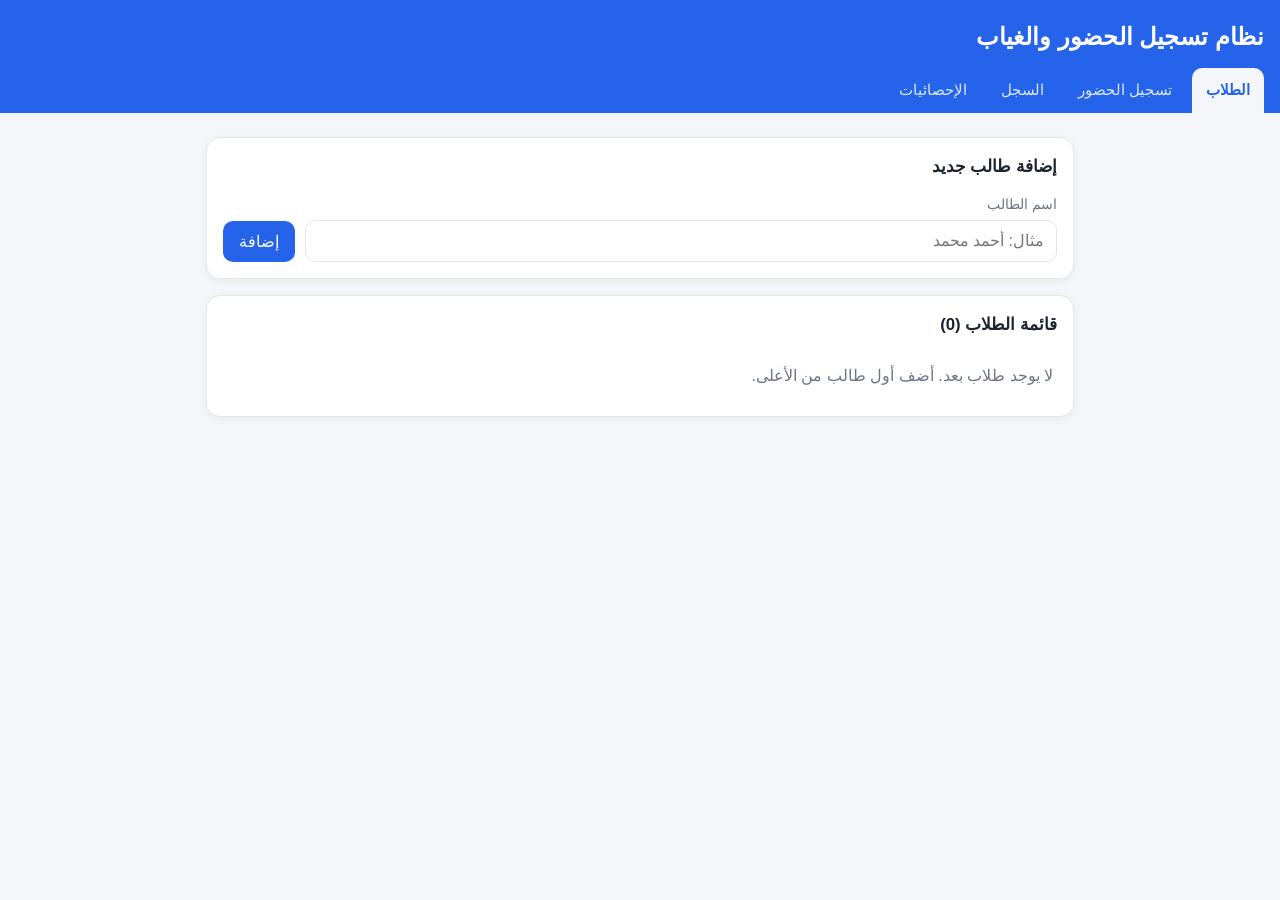
==== index.html @ e627fd58 "Add Arabic RTL attendance tracking web app - Student management page (add/remove, localStorage) - Da" ====
<!DOCTYPE html>
<html lang="ar" dir="rtl">
<head>
  <meta charset="UTF-8">
  <meta name="viewport" content="width=device-width, initial-scale=1">
  <title>الطلاب — نظام الحضور</title>
  <link rel="stylesheet" href="style.css">
</head>
<body>
<header>
    <h1>نظام تسجيل الحضور والغياب</h1>
    <nav>
      <a href="index.html">الطلاب</a>
      <a href="attendance.html">تسجيل الحضور</a>
      <a href="history.html">السجل</a>
      <a href="stats.html">الإحصائيات</a>
    </nav>
  </header>
  <main>
    <section class="card">
      <h2>إضافة طالب جديد</h2>
      <form id="add-form" class="row">
        <div style="flex:2 1 220px">
          <label for="name">اسم الطالب</label>
          <input id="name" type="text" placeholder="مثال: أحمد محمد" autocomplete="off">
        </div>
        <div style="flex:0 0 auto;align-self:flex-end">
          <button type="submit">إضافة</button>
        </div>
      </form>
    </section>

    <section class="card">
      <h2>قائمة الطلاب (<span id="count">0</span>)</h2>
      <ul id="students" class="list"></ul>
    </section>
  </main>

  <script src="app.js"></script>
  <script>
    const listEl = document.getElementById('students');
    const countEl = document.getElementById('count');

    function render() {
      const students = DB.students();
      countEl.textContent = students.length;
      if (!students.length) {
        listEl.innerHTML = '<li class="empty">لا يوجد طلاب بعد. أضف أول طالب من الأعلى.</li>';
        return;
      }
      listEl.innerHTML = '';
      students.forEach(s => {
        const li = document.createElement('li');
        const name = document.createElement('span');
        name.className = 'name';
        name.textContent = s.name;
        const btn = document.createElement('button');
        btn.className = 'danger small';
        btn.textContent = 'حذف';
        btn.onclick = () => {
          if (confirm('حذف الطالب "' + s.name + '" وكل سجلات حضوره؟')) {
            DB.removeStudent(s.id);
            render();
            toast('تم حذف الطالب');
          }
        };
        li.append(name, btn);
        listEl.appendChild(li);
      });
    }

    document.getElementById('add-form').addEventListener('submit', e => {
      e.preventDefault();
      const input = document.getElementById('name');
      const res = DB.addStudent(input.value);
      toast(res.msg);
      if (res.ok) { input.value = ''; render(); }
      input.focus();
    });

    render();
  </script>
</body>
</html>
---- style.css ----
:root{
  --bg:#f4f6fa;
  --card:#ffffff;
  --text:#1b2430;
  --muted:#6b7688;
  --border:#e2e6ee;
  --primary:#2563eb;
  --primary-dark:#1d4ed8;
  --present:#16a34a;
  --absent:#dc2626;
  --shadow:0 2px 10px rgba(16,24,40,.06);
  --radius:14px;
}
*{box-sizing:border-box}
body{
  margin:0;
  font-family:"Segoe UI",Tahoma,"Noto Naskh Arabic",Arial,sans-serif;
  background:var(--bg);
  color:var(--text);
  line-height:1.6;
}
header{
  background:var(--primary);
  color:#fff;
  padding:18px 16px 0;
}
header h1{margin:0 0 12px;font-size:1.25rem}
nav{display:flex;gap:6px;flex-wrap:wrap}
nav a{
  color:#dbeafe;
  text-decoration:none;
  padding:10px 14px;
  border-radius:10px 10px 0 0;
  font-size:.95rem;
  white-space:nowrap;
}
nav a.active{background:var(--bg);color:var(--primary);font-weight:700}
main{padding:16px;max-width:900px;margin:0 auto}
.card{
  background:var(--card);
  border:1px solid var(--border);
  border-radius:var(--radius);
  box-shadow:var(--shadow);
  padding:16px;
  margin-bottom:16px;
}
.card h2{margin:0 0 12px;font-size:1.05rem}
label{display:block;font-size:.9rem;color:var(--muted);margin-bottom:4px}
input,select{
  width:100%;
  padding:11px 12px;
  border:1px solid var(--border);
  border-radius:10px;
  font-size:1rem;
  font-family:inherit;
  background:#fff;
  color:var(--text);
}
input:focus,select:focus{outline:2px solid #bfdbfe;border-color:var(--primary)}
.row{display:flex;gap:10px;flex-wrap:wrap}
.row>*{flex:1 1 180px}
button{
  font-family:inherit;
  font-size:1rem;
  padding:11px 16px;
  border:0;
  border-radius:10px;
  background:var(--primary);
  color:#fff;
  cursor:pointer;
}
button:hover{background:var(--primary-dark)}
button.ghost{background:#eef2ff;color:var(--primary)}
button.danger{background:#fee2e2;color:var(--absent)}
button.small{padding:6px 12px;font-size:.85rem}
.list{list-style:none;margin:0;padding:0}
.list li{
  display:flex;
  align-items:center;
  justify-content:space-between;
  gap:10px;
  padding:12px 4px;
  border-bottom:1px solid var(--border);
}
.list li:last-child{border-bottom:0}
.name{font-weight:600}
.toggle{display:flex;gap:6px}
.toggle button{
  background:#f1f3f7;
  color:var(--muted);
  padding:8px 14px;
  font-size:.9rem;
  border:1px solid var(--border);
}
.toggle button.on-present{background:var(--present);color:#fff;border-color:var(--present)}
.toggle button.on-absent{background:var(--absent);color:#fff;border-color:var(--absent)}
.badge{padding:3px 10px;border-radius:999px;font-size:.8rem;font-weight:600}
.badge.present{background:#dcfce7;color:#166534}
.badge.absent{background:#fee2e2;color:#991b1b}
.muted{color:var(--muted);font-size:.9rem}
.empty{text-align:center;color:var(--muted);padding:22px 0}
table{width:100%;border-collapse:collapse;font-size:.92rem}
th,td{padding:10px 8px;text-align:right;border-bottom:1px solid var(--border)}
th{color:var(--muted);font-weight:600;font-size:.85rem}
.bar{background:#eef2f7;border-radius:999px;height:8px;overflow:hidden;min-width:70px}
.bar span{display:block;height:100%;background:var(--primary)}
.stats{display:flex;gap:10px;flex-wrap:wrap;margin-bottom:12px}
.stat{
  flex:1 1 120px;
  background:#eef4ff;
  border-radius:12px;
  padding:12px;
  text-align:center;
}
.stat b{display:block;font-size:1.4rem;color:var(--primary)}
.stat small{color:var(--muted)}
.toast{
  position:fixed;bottom:16px;right:16px;left:16px;
  background:#111827;color:#fff;padding:12px 16px;border-radius:12px;
  text-align:center;opacity:0;transition:opacity .25s;pointer-events:none;
  max-width:420px;margin:0 auto;
}
.toast.show{opacity:.95}
.table-wrap{overflow-x:auto}
@media(min-width:600px){
  header h1{font-size:1.5rem}
  main{padding:24px 16px}
}
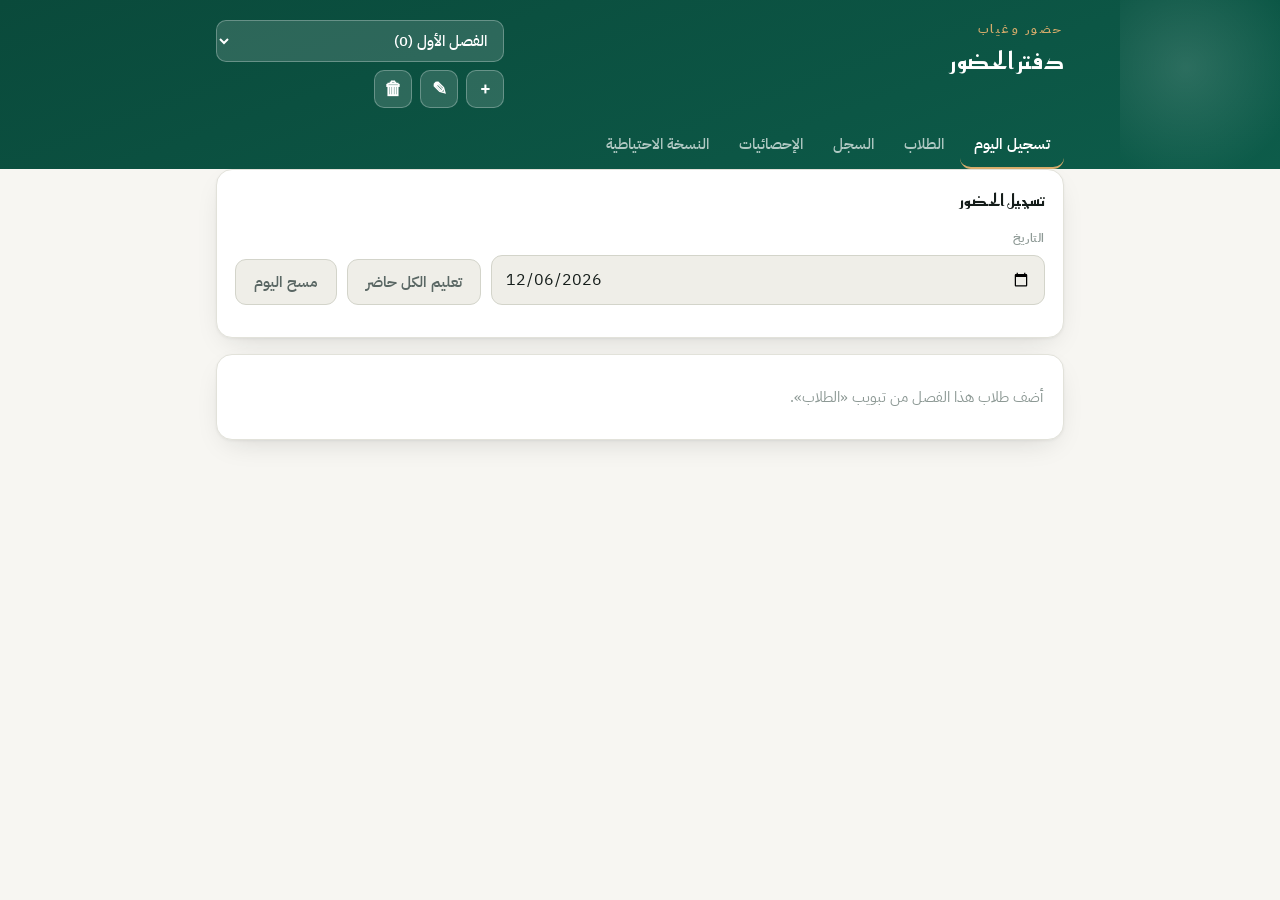
==== commit a80fa29f: "Rebuild attendance app as a single self-contained page - Multiple classes, each with isolated studen" ====
--- a/index.html
+++ b/index.html
@@ -1,84 +1,743 @@
 <!DOCTYPE html>
 <html lang="ar" dir="rtl">
 <head>
-  <meta charset="UTF-8">
-  <meta name="viewport" content="width=device-width, initial-scale=1">
-  <title>الطلاب — نظام الحضور</title>
-  <link rel="stylesheet" href="style.css">
+<meta charset="UTF-8">
+<meta name="viewport" content="width=device-width, initial-scale=1, viewport-fit=cover">
+<meta name="description" content="تطبيق عربي لتسجيل حضور وغياب الطلاب مع فصول متعددة وسجل وإحصائيات.">
+<meta name="theme-color" content="#0a4a3b">
+<meta name="apple-mobile-web-app-capable" content="yes">
+<meta name="apple-mobile-web-app-title" content="دفتر الحضور">
+<title>دفتر الحضور</title>
+<link rel="preconnect" href="https://fonts.googleapis.com">
+<link rel="preconnect" href="https://fonts.gstatic.com" crossorigin>
+<link rel="stylesheet" href="https://fonts.googleapis.com/css2?family=Reem+Kufi:wght@500;600;700&family=IBM+Plex+Sans+Arabic:wght@300;400;500;600;700&display=swap">
+<style>
+:root{
+  --ground:#f7f6f2;
+  --ground-2:#efeee8;
+  --surface:#ffffff;
+  --ink:#151d1a;
+  --ink-2:#5a6764;
+  --ink-3:#8d9995;
+  --line:#e2e2da;
+  --line-2:#d3d4ca;
+  --green:#0d5c4a;
+  --green-2:#0a4a3b;
+  --green-soft:#e0efe9;
+  --hero-a:#0a4a3b;
+  --hero-b:#0d5c4a;
+  --hero-accent:#d8ac6b;
+  --brass:#a9803f;
+  --brass-soft:#f3e9d8;
+  --present:#2f7d55;
+  --present-soft:#e0f0e6;
+  --absent:#b0413a;
+  --absent-soft:#f8e4e2;
+  --shadow-sm:0 1px 2px rgba(21,29,26,.06);
+  --shadow:0 1px 3px rgba(21,29,26,.05),0 10px 30px -12px rgba(21,29,26,.18);
+  --f-d:"Reem Kufi","IBM Plex Sans Arabic",Tahoma,sans-serif;
+  --f-b:"IBM Plex Sans Arabic",Tahoma,"Segoe UI",sans-serif;
+}
+@media (prefers-color-scheme:dark){:root:not([data-theme="light"]){
+  --ground:#0e1513;--ground-2:#141d1a;--surface:#18211e;
+  --ink:#eef2ef;--ink-2:#9fada8;--ink-3:#78857f;
+  --line:#26302d;--line-2:#33403c;
+  --green:#3fae91;--green-2:#5fc7ac;--green-soft:#12302a;--hero-a:#0a2a23;--hero-b:#0f3a31;--hero-accent:#d8ac6b;
+  --brass:#d8ac6b;--brass-soft:#2e2618;
+  --present:#5bbd84;--present-soft:#142c1f;
+  --absent:#e78a83;--absent-soft:#2f1b19;
+  --shadow-sm:0 1px 2px rgba(0,0,0,.45);
+  --shadow:0 1px 3px rgba(0,0,0,.5),0 12px 32px -14px rgba(0,0,0,.75);
+}}
+:root[data-theme="dark"]{
+  --ground:#0e1513;--ground-2:#141d1a;--surface:#18211e;
+  --ink:#eef2ef;--ink-2:#9fada8;--ink-3:#78857f;
+  --line:#26302d;--line-2:#33403c;
+  --green:#3fae91;--green-2:#5fc7ac;--green-soft:#12302a;--hero-a:#0a2a23;--hero-b:#0f3a31;--hero-accent:#d8ac6b;
+  --brass:#d8ac6b;--brass-soft:#2e2618;
+  --present:#5bbd84;--present-soft:#142c1f;
+  --absent:#e78a83;--absent-soft:#2f1b19;
+  --shadow-sm:0 1px 2px rgba(0,0,0,.45);
+  --shadow:0 1px 3px rgba(0,0,0,.5),0 12px 32px -14px rgba(0,0,0,.75);
+}
+
+*{box-sizing:border-box}
+html{direction:rtl}
+body{margin:0;background:var(--ground);color:var(--ink);font-family:var(--f-b);font-size:15px;line-height:1.65;-webkit-font-smoothing:antialiased}
+h1,h2,h3{font-family:var(--f-d);font-weight:600;margin:0;text-wrap:balance;letter-spacing:.01em}
+.wrap{max-width:880px;margin:0 auto;padding:0 16px}
+
+/* ---------- الترويسة ---------- */
+.hero{
+  background:linear-gradient(160deg,var(--hero-a),var(--hero-b));
+  color:#fff;padding:20px 0 0;position:relative;overflow:hidden;
+}
+.hero::after{
+  content:"";position:absolute;inset-block:0;inset-inline-start:-60px;width:220px;
+  background:radial-gradient(circle at 30% 40%,rgba(255,255,255,.13),transparent 62%);pointer-events:none;
+}
+.hero-top{display:flex;align-items:flex-start;justify-content:space-between;gap:14px;flex-wrap:wrap}
+.hero h1{font-size:1.45rem;color:#fff}
+.hero .kicker{
+  font-size:.72rem;letter-spacing:.22em;color:var(--hero-accent);
+  font-weight:600;margin-bottom:3px;
+}
+.class-pick{display:flex;align-items:center;gap:8px;flex-wrap:wrap;position:relative;z-index:1}
+.class-pick select{
+  background:rgba(255,255,255,.14);color:#fff;border:1px solid rgba(255,255,255,.28);
+  border-radius:10px;padding:8px 12px;font-family:var(--f-b);font-size:.92rem;font-weight:500;
+  min-width:150px;
+}
+.class-pick select option{color:#151d1a;background:#fff}
+.icon-btn{
+  background:rgba(255,255,255,.14);border:1px solid rgba(255,255,255,.28);color:#fff;
+  border-radius:10px;width:38px;height:38px;font-size:1.15rem;line-height:1;
+  display:grid;place-items:center;cursor:pointer;padding:0;
+}
+.icon-btn:hover{background:rgba(255,255,255,.24)}
+.tabs{display:flex;gap:2px;overflow-x:auto;scrollbar-width:none;margin-top:16px;position:relative;z-index:1}
+.tabs::-webkit-scrollbar{display:none}
+.tab{
+  appearance:none;background:none;border:0;border-bottom:2px solid transparent;
+  font-family:var(--f-b);font-size:.92rem;font-weight:500;color:rgba(255,255,255,.68);
+  padding:9px 14px 12px;cursor:pointer;white-space:nowrap;transition:color .15s,border-color .15s;
+}
+.tab:hover{color:#fff}
+.tab[aria-selected="true"]{color:#fff;font-weight:600;border-bottom-color:var(--hero-accent)}
+.tab:focus-visible{outline:2px solid #fff;outline-offset:-3px;border-radius:6px}
+
+main{padding:20px 0 70px;display:block}
+.panel{display:flex;flex-direction:column;gap:16px}
+.panel[hidden]{display:none}
+
+.card{background:var(--surface);border:1px solid var(--line);border-radius:16px;box-shadow:var(--shadow);padding:18px}
+.card-head{display:flex;align-items:baseline;justify-content:space-between;gap:10px;margin-bottom:14px}
+.card h2{font-size:1.02rem}
+.card-head .count{color:var(--ink-3);font-size:.82rem;font-variant-numeric:tabular-nums}
+.hint{color:var(--ink-3);font-size:.84rem;margin:0 0 12px}
+
+label{display:block;font-size:.75rem;font-weight:600;letter-spacing:.05em;color:var(--ink-3);margin-bottom:6px}
+input,select,textarea{
+  width:100%;padding:11px 13px;font-family:var(--f-b);font-size:1rem;color:var(--ink);
+  background:var(--ground-2);border:1px solid var(--line-2);border-radius:11px;
+}
+textarea{resize:vertical;min-height:110px;line-height:1.8}
+input::placeholder,textarea::placeholder{color:var(--ink-3)}
+input:focus,select:focus,textarea:focus{outline:2px solid var(--green);outline-offset:-1px;border-color:var(--green);background:var(--surface)}
+.field-row{display:flex;gap:10px;flex-wrap:wrap;align-items:flex-end}
+.field-row>.f{flex:1 1 170px;min-width:0}
+
+button{font-family:var(--f-b);font-size:.94rem;font-weight:600;padding:11px 18px;border:1px solid transparent;border-radius:11px;background:var(--green);color:#fff;cursor:pointer;transition:filter .15s}
+button:hover{filter:brightness(1.1)}
+button:focus-visible{outline:2px solid var(--green);outline-offset:2px}
+button.quiet{background:var(--ground-2);color:var(--ink-2);border-color:var(--line-2)}
+button.quiet:hover{color:var(--ink)}
+button.link{background:none;color:var(--absent);padding:6px 10px;font-size:.85rem;font-weight:500}
+button.link:hover{background:var(--absent-soft)}
+button.brass{background:var(--brass-soft);color:var(--brass);border-color:transparent}
+
+.list{list-style:none;margin:0;padding:0}
+.list li{display:flex;align-items:center;justify-content:space-between;gap:12px;padding:12px 2px;border-bottom:1px solid var(--line)}
+.list li:last-child{border-bottom:0}
+.name{font-weight:500}
+.idx{color:var(--ink-3);font-size:.8rem;font-variant-numeric:tabular-nums;margin-inline-end:9px}
+.empty{color:var(--ink-3);text-align:center;padding:28px 8px;font-size:.92rem}
+
+.seg{display:flex;border:1px solid var(--line-2);border-radius:10px;overflow:hidden;flex:0 0 auto}
+.seg button{background:var(--surface);color:var(--ink-3);border:0;border-radius:0;padding:8px 16px;font-size:.88rem;font-weight:500}
+.seg button+button{border-right:1px solid var(--line-2)}
+.seg button[aria-pressed="true"].p{background:var(--present);color:#fff}
+.seg button[aria-pressed="true"].a{background:var(--absent);color:#fff}
+
+.pill{padding:4px 12px;border-radius:999px;font-size:.78rem;font-weight:600;display:inline-flex;align-items:center;gap:6px}
+.pill.present{background:var(--present-soft);color:var(--present)}
+.pill.absent{background:var(--absent-soft);color:var(--absent)}
+.pill .dot{width:6px;height:6px;border-radius:50%;background:currentColor}
+
+.note{color:var(--ink-2);font-size:.88rem;margin:0}
+.note b{font-variant-numeric:tabular-nums;color:var(--ink)}
+
+.tiles{display:grid;grid-template-columns:repeat(3,1fr);gap:10px;margin-bottom:14px}
+.tile{background:var(--ground-2);border-radius:13px;padding:14px 10px;text-align:center}
+.tile b{display:block;font-family:var(--f-d);font-size:1.55rem;line-height:1.15;color:var(--green);font-variant-numeric:tabular-nums}
+.tile small{color:var(--ink-3);font-size:.75rem}
+
+.table-wrap{overflow-x:auto}
+table{width:100%;border-collapse:collapse;font-size:.92rem}
+th,td{text-align:right;padding:11px 8px;border-bottom:1px solid var(--line);white-space:nowrap}
+th{font-size:.73rem;letter-spacing:.05em;color:var(--ink-3);font-weight:600}
+td.num{font-variant-numeric:tabular-nums}
+tr:last-child td{border-bottom:0}
+.meter{display:flex;align-items:center;gap:10px;min-width:150px}
+.meter .track{flex:1;height:7px;border-radius:999px;background:var(--ground-2);overflow:hidden}
+.meter .fill{display:block;height:100%;border-radius:999px;background:var(--green);transition:width .5s ease}
+.meter .fill.warn{background:var(--brass)}
+.meter .fill.low{background:var(--absent)}
+.meter .val{font-variant-numeric:tabular-nums;font-weight:600;font-size:.85rem;min-width:40px}
+
+.day-head{display:flex;align-items:baseline;justify-content:space-between;gap:10px;padding-bottom:10px;margin-bottom:4px;border-bottom:1px solid var(--line)}
+.day-head h3{font-size:.98rem}
+.day-head .meta{font-size:.8rem;color:var(--ink-3);font-variant-numeric:tabular-nums}
+
+/* ---------- نافذة داخلية (بديل نوافذ المتصفح المحجوبة) ---------- */
+.scrim{
+  position:fixed;inset:0;background:rgba(8,14,12,.55);z-index:70;
+  display:grid;place-items:center;padding:20px;
+  opacity:0;pointer-events:none;transition:opacity .18s;
+}
+.scrim.open{opacity:1;pointer-events:auto}
+.modal{
+  background:var(--surface);border:1px solid var(--line);border-radius:18px;
+  box-shadow:0 24px 60px -20px rgba(0,0,0,.5);
+  width:100%;max-width:390px;padding:20px;
+  transform:translateY(8px) scale(.98);transition:transform .18s;
+}
+.scrim.open .modal{transform:none}
+.modal h3{font-size:1.05rem;margin-bottom:6px}
+.modal p{color:var(--ink-2);font-size:.88rem;margin:0 0 14px}
+.modal .acts{display:flex;gap:9px;margin-top:16px}
+.modal .acts button{flex:1}
+button.danger{background:var(--absent);color:#fff}
+.row-acts{display:flex;gap:6px;flex:0 0 auto}
+button.tiny{padding:7px 12px;font-size:.82rem;font-weight:500;background:var(--ground-2);color:var(--ink-2);border-color:var(--line-2)}
+button.tiny:hover{color:var(--ink)}
+button.tiny.del{color:var(--absent)}
+button.tiny.del:hover{background:var(--absent-soft)}
+
+.toast{position:fixed;inset-inline:16px;bottom:18px;margin:0 auto;max-width:360px;background:var(--ink);color:var(--ground);padding:12px 16px;border-radius:12px;text-align:center;font-size:.9rem;opacity:0;transform:translateY(6px);transition:opacity .2s,transform .2s;pointer-events:none;z-index:60}
+.toast.show{opacity:1;transform:none}
+@media (prefers-reduced-motion:reduce){*{transition:none!important}}
+@media (max-width:430px){
+  .tiles{grid-template-columns:1fr}
+  .tile{display:flex;align-items:baseline;justify-content:space-between;text-align:right;padding:11px 15px}
+  .tile b{font-size:1.3rem}
+  .hero h1{font-size:1.25rem}
+}
+</style>
+
 </head>
 <body>
-<header>
-    <h1>نظام تسجيل الحضور والغياب</h1>
-    <nav>
-      <a href="index.html">الطلاب</a>
-      <a href="attendance.html">تسجيل الحضور</a>
-      <a href="history.html">السجل</a>
-      <a href="stats.html">الإحصائيات</a>
-    </nav>
-  </header>
-  <main>
-    <section class="card">
-      <h2>إضافة طالب جديد</h2>
-      <form id="add-form" class="row">
-        <div style="flex:2 1 220px">
-          <label for="name">اسم الطالب</label>
-          <input id="name" type="text" placeholder="مثال: أحمد محمد" autocomplete="off">
-        </div>
-        <div style="flex:0 0 auto;align-self:flex-end">
-          <button type="submit">إضافة</button>
-        </div>
+
+<div class="hero">
+  <div class="wrap">
+    <div class="hero-top">
+      <div>
+        <div class="kicker">حضور وغياب</div>
+        <h1>دفتر الحضور</h1>
+      </div>
+      <div class="class-pick">
+        <select id="class-select" aria-label="اختيار الفصل"></select>
+        <button class="icon-btn" id="class-add" type="button" title="إضافة فصل" aria-label="إضافة فصل">+</button>
+        <button class="icon-btn" id="class-rename" type="button" title="تسمية الفصل" aria-label="تسمية الفصل">✎</button>
+        <button class="icon-btn" id="class-del" type="button" title="حذف الفصل" aria-label="حذف الفصل">🗑</button>
+      </div>
+    </div>
+    <div class="tabs" role="tablist">
+      <button class="tab" role="tab" data-panel="daily" aria-selected="true">تسجيل اليوم</button>
+      <button class="tab" role="tab" data-panel="students" aria-selected="false">الطلاب</button>
+      <button class="tab" role="tab" data-panel="history" aria-selected="false">السجل</button>
+      <button class="tab" role="tab" data-panel="stats" aria-selected="false">الإحصائيات</button>
+      <button class="tab" role="tab" data-panel="backup" aria-selected="false">النسخة الاحتياطية</button>
+    </div>
+  </div>
+</div>
+
+<main class="wrap">
+  <!-- تسجيل اليوم -->
+  <section class="panel" id="p-daily">
+    <div class="card">
+      <div class="card-head"><h2>تسجيل الحضور</h2></div>
+      <div class="field-row">
+        <div class="f" style="flex:1 1 160px"><label for="day">التاريخ</label><input id="day" type="date"></div>
+        <button class="quiet" type="button" id="all-present">تعليم الكل حاضر</button>
+        <button class="quiet" type="button" id="clear-day">مسح اليوم</button>
+      </div>
+      <p class="note" id="day-note" style="margin-top:14px"></p>
+    </div>
+    <div class="card"><ul class="list" id="daily-list"></ul></div>
+  </section>
+
+  <!-- الطلاب -->
+  <section class="panel" id="p-students" hidden>
+    <div class="card">
+      <div class="card-head"><h2>إضافة أسماء دفعة واحدة</h2></div>
+      <p class="hint">الصق قائمة الأسماء — كل اسم في سطر. تكتبها مرة وحدة وتبقى محفوظة.</p>
+      <label for="bulk">الأسماء</label>
+      <textarea id="bulk" placeholder="أحمد محمد&#10;سارة علي&#10;خالد فهد"></textarea>
+      <div class="field-row" style="margin-top:12px">
+        <button type="button" id="bulk-add">إضافة الأسماء</button>
+      </div>
+    </div>
+    <div class="card">
+      <div class="card-head"><h2>إضافة اسم واحد</h2></div>
+      <form id="add-form" class="field-row">
+        <div class="f" style="flex:2 1 220px"><label for="new-name">اسم الطالب</label><input id="new-name" type="text" placeholder="مثال: أحمد محمد" autocomplete="off"></div>
+        <button type="submit">إضافة</button>
       </form>
-    </section>
-
-    <section class="card">
-      <h2>قائمة الطلاب (<span id="count">0</span>)</h2>
-      <ul id="students" class="list"></ul>
-    </section>
-  </main>
-
-  <script src="app.js"></script>
-  <script>
-    const listEl = document.getElementById('students');
-    const countEl = document.getElementById('count');
-
-    function render() {
-      const students = DB.students();
-      countEl.textContent = students.length;
-      if (!students.length) {
-        listEl.innerHTML = '<li class="empty">لا يوجد طلاب بعد. أضف أول طالب من الأعلى.</li>';
-        return;
-      }
-      listEl.innerHTML = '';
-      students.forEach(s => {
-        const li = document.createElement('li');
-        const name = document.createElement('span');
-        name.className = 'name';
-        name.textContent = s.name;
-        const btn = document.createElement('button');
-        btn.className = 'danger small';
-        btn.textContent = 'حذف';
-        btn.onclick = () => {
-          if (confirm('حذف الطالب "' + s.name + '" وكل سجلات حضوره؟')) {
-            DB.removeStudent(s.id);
-            render();
-            toast('تم حذف الطالب');
-          }
-        };
-        li.append(name, btn);
-        listEl.appendChild(li);
+    </div>
+    <div class="card">
+      <div class="card-head"><h2>قائمة الفصل</h2><span class="count" id="students-count"></span></div>
+      <ul class="list" id="students-list"></ul>
+    </div>
+  </section>
+
+  <!-- السجل -->
+  <section class="panel" id="p-history" hidden>
+    <div class="card">
+      <div class="card-head"><h2>تصفية السجل</h2></div>
+      <div class="field-row">
+        <div class="f"><label for="f-date">التاريخ</label><input id="f-date" type="date"></div>
+        <div class="f"><label for="f-name">اسم الطالب</label><input id="f-name" type="text" placeholder="جزء من الاسم" autocomplete="off"></div>
+        <div class="f"><label for="f-status">الحالة</label>
+          <select id="f-status"><option value="">الكل</option><option value="present">حاضر</option><option value="absent">غائب</option></select></div>
+        <button class="quiet" type="button" id="f-reset">إعادة تعيين</button>
+      </div>
+    </div>
+    <div id="history-out" style="display:flex;flex-direction:column;gap:16px"></div>
+  </section>
+
+  <!-- الإحصائيات -->
+  <section class="panel" id="p-stats" hidden>
+    <div class="card">
+      <div class="card-head"><h2>ملخص الفصل</h2></div>
+      <div class="tiles" id="tiles"></div>
+      <div class="f"><label for="s-q">بحث باسم الطالب</label><input id="s-q" type="text" placeholder="جزء من الاسم" autocomplete="off"></div>
+    </div>
+    <div class="card">
+      <div class="card-head"><h2>نسبة الحضور لكل طالب</h2></div>
+      <div class="table-wrap">
+        <table><thead><tr><th>الطالب</th><th>حضور</th><th>غياب</th><th>النسبة</th></tr></thead>
+        <tbody id="stats-body"></tbody></table>
+      </div>
+    </div>
+  </section>
+
+  <!-- النسخة الاحتياطية -->
+  <section class="panel" id="p-backup" hidden>
+    <div class="card">
+      <div class="card-head"><h2>نقل بياناتك لجهاز آخر</h2></div>
+      <p class="hint">البيانات محفوظة في هذا المتصفح فقط. انسخ النص التالي واحفظه في ملاحظاتك، ثم الصقه في نفس الصفحة على الجهاز الثاني.</p>
+      <label for="backup-out">بياناتك</label>
+      <textarea id="backup-out" readonly></textarea>
+      <div class="field-row" style="margin-top:12px"><button class="brass" type="button" id="copy-backup">نسخ البيانات</button></div>
+    </div>
+    <div class="card">
+      <div class="card-head"><h2>استعادة نسخة</h2></div>
+      <p class="hint">الصق النص المنسوخ هنا. سيستبدل كل البيانات الحالية.</p>
+      <label for="backup-in">النص المنسوخ</label>
+      <textarea id="backup-in" placeholder="الصق هنا…"></textarea>
+      <div class="field-row" style="margin-top:12px"><button type="button" id="restore">استعادة</button></div>
+    </div>
+    <div class="card">
+      <div class="card-head"><h2>حذف</h2></div>
+      <p class="note">لا يمكن التراجع بعد الحذف. خذ نسخة احتياطية أولاً.</p>
+      <p style="margin:12px 0 0"><button class="link" type="button" id="wipe">حذف كل الفصول والسجلات</button></p>
+    </div>
+  </section>
+</main>
+
+<div class="scrim" id="scrim" role="dialog" aria-modal="true" aria-labelledby="modal-title">
+  <div class="modal">
+    <h3 id="modal-title"></h3>
+    <p id="modal-msg"></p>
+    <div id="modal-field" hidden>
+      <label for="modal-input" id="modal-label">الاسم</label>
+      <input id="modal-input" type="text" autocomplete="off">
+    </div>
+    <div class="acts">
+      <button class="quiet" type="button" id="modal-cancel">إلغاء</button>
+      <button type="button" id="modal-ok">حفظ</button>
+    </div>
+  </div>
+</div>
+
+<div class="toast" id="toast" role="status" aria-live="polite"></div>
+
+<script>
+/* ================= التخزين ================= */
+var KEY='attendance_v2', OLD_ST='att_students', OLD_RC='att_records';
+
+function blank(){
+  return {classes:[{id:'c1',name:'الفصل الأول',students:[]}],records:{c1:{}},current:'c1'};
+}
+function load(){
+  var d;
+  try{ d=JSON.parse(localStorage.getItem(KEY)||'null') }catch(e){ d=null }
+  if(!d||!d.classes||!d.classes.length){
+    d=blank();
+    /* ترحيل بيانات النسخة السابقة إن وُجدت */
+    try{
+      var os=JSON.parse(localStorage.getItem(OLD_ST)||'[]');
+      var or=JSON.parse(localStorage.getItem(OLD_RC)||'{}');
+      if(os.length){ d.classes[0].students=os; d.records.c1=or||{} }
+    }catch(e){}
+  }
+  if(!d.records)d.records={};
+  d.classes.forEach(function(c){ if(!d.records[c.id])d.records[c.id]={} });
+  if(!d.classes.some(function(c){return c.id===d.current}))d.current=d.classes[0].id;
+  return d;
+}
+var DATA=load();
+function save(){
+  try{ localStorage.setItem(KEY,JSON.stringify(DATA)) }
+  catch(e){ toast('تعذّر الحفظ في هذا المتصفح') }
+}
+function cls(){ return DATA.classes.filter(function(c){return c.id===DATA.current})[0] }
+function rec(){ return DATA.records[DATA.current] }
+function uid(p){ return p+Date.now().toString(36)+Math.floor(Math.random()*1e4).toString(36) }
+
+function todayISO(){var d=new Date(),p=function(n){return String(n).padStart(2,'0')};
+  return d.getFullYear()+'-'+p(d.getMonth()+1)+'-'+p(d.getDate())}
+function fmt(iso){var a=iso.split('-');return a[2]+'/'+a[1]+'/'+a[0]}
+function nameOf(id){var s=cls().students.filter(function(x){return x.id===id})[0];return s?s.name:'طالب محذوف'}
+function setStatus(date,id,st){var r=rec();if(!r[date])r[date]={};r[date][id]=st;save()}
+function statsFor(id){var r=rec(),p=0,a=0;
+  Object.keys(r).forEach(function(d){var s=r[d][id];if(s==='present')p++;else if(s==='absent')a++});
+  var t=p+a;return{present:p,absent:a,total:t,percent:t?Math.round(p/t*100):0}}
+
+var tt;
+function toast(m){var e=document.getElementById('toast');e.textContent=m;e.classList.add('show');
+  clearTimeout(tt);tt=setTimeout(function(){e.classList.remove('show')},2400)}
+
+
+/* ========== نافذة داخلية: prompt/confirm محجوبة داخل الإطار ========== */
+var scrim=document.getElementById('scrim'),mTitle=document.getElementById('modal-title'),
+    mMsg=document.getElementById('modal-msg'),mField=document.getElementById('modal-field'),
+    mInput=document.getElementById('modal-input'),mLabel=document.getElementById('modal-label'),
+    mOk=document.getElementById('modal-ok'),mCancel=document.getElementById('modal-cancel'),
+    mResolve=null;
+
+function closeModal(v){
+  if(!mResolve)return;
+  var r=mResolve;mResolve=null;
+  scrim.classList.remove('open');
+  r(v);
+}
+function openModal(o){
+  return new Promise(function(res){
+    mResolve=res;
+    mTitle.textContent=o.title||'';
+    mMsg.textContent=o.msg||'';
+    mMsg.hidden=!o.msg;
+    mField.hidden=!o.input;
+    mOk.textContent=o.ok||'حفظ';
+    mOk.className=o.danger?'danger':'';
+    mCancel.textContent=o.cancel||'إلغاء';
+    if(o.input){ mLabel.textContent=o.label||'الاسم'; mInput.value=o.value||'' }
+    scrim.classList.add('open');
+    setTimeout(function(){ (o.input?mInput:mOk).focus(); if(o.input)mInput.select() },60);
+  });
+}
+function askText(o){ o.input=true; return openModal(o) }
+function askYes(o){ return openModal(o).then(function(v){ return v===true }) }
+
+mOk.onclick=function(){ closeModal(mField.hidden?true:mInput.value) };
+mCancel.onclick=function(){ closeModal(null) };
+scrim.onclick=function(e){ if(e.target===scrim)closeModal(null) };
+mInput.onkeydown=function(e){ if(e.key==='Enter'){e.preventDefault();mOk.click()} };
+document.addEventListener('keydown',function(e){ if(e.key==='Escape'&&mResolve)closeModal(null) });
+
+/* ================= الفصول ================= */
+var classSelect=document.getElementById('class-select');
+function renderClasses(){
+  classSelect.textContent='';
+  DATA.classes.forEach(function(c){
+    var o=document.createElement('option');o.value=c.id;
+    o.textContent=c.name+' ('+c.students.length+')';
+    if(c.id===DATA.current)o.selected=true;
+    classSelect.appendChild(o);
+  });
+}
+classSelect.onchange=function(){DATA.current=classSelect.value;save();renderAll()};
+document.getElementById('class-add').onclick=function(){
+  askText({title:'فصل جديد',label:'اسم الفصل',value:'الفصل '+(DATA.classes.length+1),ok:'إنشاء'})
+  .then(function(n){
+    if(n===null)return;
+    n=n.trim();if(!n){toast('اكتب اسم الفصل');return}
+    var id=uid('c');
+    DATA.classes.push({id:id,name:n,students:[]});
+    DATA.records[id]={};DATA.current=id;save();renderAll();toast('تم إنشاء «'+n+'»');
+  });
+};
+document.getElementById('class-rename').onclick=function(){
+  var c=cls();
+  askText({title:'تسمية الفصل',label:'الاسم',value:c.name,ok:'حفظ'}).then(function(n){
+    if(n===null)return;
+    n=n.trim();if(!n){toast('الاسم ما يصير فاضي');return}
+    c.name=n;save();renderAll();toast('تم تغيير الاسم');
+  });
+};
+document.getElementById('class-del').onclick=function(){
+  var c=cls();
+  if(DATA.classes.length===1){toast('لا يمكن حذف الفصل الوحيد');return}
+  askYes({title:'حذف «'+c.name+'»؟',msg:'سيُحذف الفصل وكل طلابه وسجلات حضوره. لا يمكن التراجع.',
+          ok:'حذف الفصل',danger:true}).then(function(y){
+    if(!y)return;
+    DATA.classes=DATA.classes.filter(function(x){return x.id!==c.id});
+    delete DATA.records[c.id];DATA.current=DATA.classes[0].id;
+    save();renderAll();toast('تم حذف الفصل');
+  });
+};
+
+/* ================= التبويبات ================= */
+var tabs=[].slice.call(document.querySelectorAll('.tab'));
+tabs.forEach(function(t){t.onclick=function(){
+  tabs.forEach(function(o){var on=o===t;
+    o.setAttribute('aria-selected',on?'true':'false');
+    document.getElementById('p-'+o.dataset.panel).hidden=!on});
+  renderAll();window.scrollTo({top:0,behavior:'smooth'});
+}});
+
+/* ================= الطلاب ================= */
+var listEl=document.getElementById('students-list');
+function addNames(text){
+  var names=text.split(/\r?\n|,|،/).map(function(s){return s.trim().replace(/\s+/g,' ')})
+    .filter(function(s){return s.length});
+  var list=cls().students,added=0,dup=0;
+  names.forEach(function(n){
+    if(list.some(function(s){return s.name===n})){dup++;return}
+    list.push({id:uid('s'),name:n});added++;
+  });
+  save();renderAll();
+  if(!added&&!dup)toast('ما فيه أسماء');
+  else toast('أُضيف '+added+' اسم'+(dup?' · تكرار: '+dup:''));
+  return added;
+}
+document.getElementById('bulk-add').onclick=function(){
+  var t=document.getElementById('bulk');
+  if(!t.value.trim()){toast('الصق الأسماء أولاً');t.focus();return}
+  if(addNames(t.value))t.value='';
+};
+document.getElementById('add-form').onsubmit=function(e){
+  e.preventDefault();
+  var i=document.getElementById('new-name');
+  if(!i.value.trim()){toast('اكتب اسم الطالب');i.focus();return}
+  if(addNames(i.value))i.value='';
+  i.focus();
+};
+function renderStudents(){
+  var list=cls().students;
+  document.getElementById('students-count').textContent=list.length?list.length+' طالب':'';
+  listEl.textContent='';
+  if(!list.length){
+    var li=document.createElement('li');li.className='empty';
+    li.textContent='فصل «'+cls().name+'» فاضي — الصق قائمة الأسماء من الأعلى.';
+    listEl.appendChild(li);return;
+  }
+  list.forEach(function(s,i){
+    var li=document.createElement('li');
+    var left=document.createElement('span');
+    var idx=document.createElement('span');idx.className='idx';idx.textContent=i+1;
+    var n=document.createElement('span');n.className='name';n.textContent=s.name;
+    left.appendChild(idx);left.appendChild(n);
+    var acts=document.createElement('div');acts.className='row-acts';
+
+    var ed=document.createElement('button');ed.type='button';ed.className='tiny';ed.textContent='تعديل';
+    ed.onclick=function(){
+      askText({title:'تعديل الاسم',label:'اسم الطالب',value:s.name,ok:'حفظ'}).then(function(n){
+        if(n===null)return;
+        n=n.trim().replace(/\s+/g,' ');
+        if(!n){toast('الاسم ما يصير فاضي');return}
+        if(cls().students.some(function(x){return x.id!==s.id&&x.name===n})){toast('الاسم مكرر');return}
+        s.name=n;save();renderAll();toast('تم تعديل الاسم');
       });
-    }
-
-    document.getElementById('add-form').addEventListener('submit', e => {
-      e.preventDefault();
-      const input = document.getElementById('name');
-      const res = DB.addStudent(input.value);
-      toast(res.msg);
-      if (res.ok) { input.value = ''; render(); }
-      input.focus();
+    };
+
+    var b=document.createElement('button');b.type='button';b.className='tiny del';b.textContent='حذف';
+    b.onclick=function(){
+      askYes({title:'حذف «'+s.name+'»؟',msg:'سيُحذف الطالب وكل سجلات حضوره.',ok:'حذف',danger:true})
+      .then(function(y){
+        if(!y)return;
+        cls().students=cls().students.filter(function(x){return x.id!==s.id});
+        var r=rec();Object.keys(r).forEach(function(d){delete r[d][s.id];
+          if(!Object.keys(r[d]).length)delete r[d]});
+        save();renderAll();toast('تم حذف الطالب');
+      });
+    };
+    acts.appendChild(ed);acts.appendChild(b);
+    li.appendChild(left);li.appendChild(acts);listEl.appendChild(li);
+  });
+}
+
+/* ================= تسجيل اليوم ================= */
+var dayEl=document.getElementById('day'),dailyEl=document.getElementById('daily-list'),
+    dayNote=document.getElementById('day-note');
+dayEl.value=todayISO();
+function renderDaily(){
+  var date=dayEl.value||todayISO(),list=cls().students,day=rec()[date]||{};
+  dailyEl.textContent='';
+  if(!list.length){
+    var li=document.createElement('li');li.className='empty';
+    li.textContent='أضف طلاب هذا الفصل من تبويب «الطلاب».';
+    dailyEl.appendChild(li);dayNote.textContent='';return;
+  }
+  list.forEach(function(s,i){
+    var li=document.createElement('li');
+    var left=document.createElement('span');
+    var idx=document.createElement('span');idx.className='idx';idx.textContent=i+1;
+    var n=document.createElement('span');n.className='name';n.textContent=s.name;
+    left.appendChild(idx);left.appendChild(n);
+    var seg=document.createElement('div');seg.className='seg';
+    [['present','حاضر','p'],['absent','غائب','a']].forEach(function(o){
+      var b=document.createElement('button');b.type='button';b.className=o[2];b.textContent=o[1];
+      b.setAttribute('aria-pressed',day[s.id]===o[0]?'true':'false');
+      b.onclick=function(){setStatus(date,s.id,o[0]);renderAll()};
+      seg.appendChild(b);
     });
-
-    render();
-  </script>
+    li.appendChild(left);li.appendChild(seg);dailyEl.appendChild(li);
+  });
+  var marked=list.filter(function(s){return day[s.id]}).length;
+  var present=list.filter(function(s){return day[s.id]==='present'}).length;
+  dayNote.innerHTML='سُجّل <b>'+marked+'</b> من <b>'+list.length+'</b> — حاضر <b>'+present+
+    '</b> · غائب <b>'+(marked-present)+'</b>';
+}
+dayEl.onchange=renderAll;
+document.getElementById('all-present').onclick=function(){
+  var date=dayEl.value||todayISO(),list=cls().students;
+  if(!list.length){toast('لا يوجد طلاب في هذا الفصل');return}
+  list.forEach(function(s){setStatus(date,s.id,'present')});
+  renderAll();toast('تم تعليم الجميع حاضرين');
+};
+document.getElementById('clear-day').onclick=function(){
+  var date=dayEl.value||todayISO(),r=rec();
+  if(!r[date]){toast('لا يوجد تسجيل لهذا اليوم');return}
+  askYes({title:'مسح تسجيل '+fmt(date)+'؟',msg:'في فصل «'+cls().name+'». يمكنك تسجيله من جديد بعدها.',
+          ok:'مسح',danger:true}).then(function(y){
+    if(!y)return;
+    delete r[date];save();renderAll();toast('تم مسح تسجيل اليوم');
+  });
+};
+
+/* ================= السجل ================= */
+var fDate=document.getElementById('f-date'),fName=document.getElementById('f-name'),
+    fStatus=document.getElementById('f-status'),histOut=document.getElementById('history-out');
+function renderHistory(){
+  var r=rec(),q=fName.value.trim(),shown=0;
+  var dates=Object.keys(r).sort().reverse();
+  if(fDate.value)dates=dates.filter(function(d){return d===fDate.value});
+  histOut.textContent='';
+  dates.forEach(function(date){
+    var rows=Object.keys(r[date]).map(function(id){return{name:nameOf(id),status:r[date][id]}});
+    if(q)rows=rows.filter(function(e){return e.name.indexOf(q)>-1});
+    if(fStatus.value)rows=rows.filter(function(e){return e.status===fStatus.value});
+    if(!rows.length)return;
+    rows.sort(function(a,b){return a.name.localeCompare(b.name,'ar')});
+    shown+=rows.length;
+    var present=rows.filter(function(e){return e.status==='present'}).length;
+    var card=document.createElement('div');card.className='card';
+    var head=document.createElement('div');head.className='day-head';
+    var h=document.createElement('h3');h.textContent=fmt(date);
+    var meta=document.createElement('span');meta.className='meta';
+    meta.textContent='حاضر '+present+' · غائب '+(rows.length-present);
+    head.appendChild(h);head.appendChild(meta);
+    var ul=document.createElement('ul');ul.className='list';
+    rows.forEach(function(e){
+      var li=document.createElement('li');
+      var n=document.createElement('span');n.className='name';n.textContent=e.name;
+      var pill=document.createElement('span');pill.className='pill '+e.status;
+      var dot=document.createElement('span');dot.className='dot';
+      pill.appendChild(dot);pill.appendChild(document.createTextNode(e.status==='present'?'حاضر':'غائب'));
+      li.appendChild(n);li.appendChild(pill);ul.appendChild(li);
+    });
+    card.appendChild(head);card.appendChild(ul);histOut.appendChild(card);
+  });
+  if(!shown){
+    var c=document.createElement('div');c.className='card';
+    var p=document.createElement('p');p.className='empty';
+    p.textContent=Object.keys(r).length?'لا توجد سجلات مطابقة للتصفية.':'لا توجد سجلات في هذا الفصل بعد.';
+    c.appendChild(p);histOut.appendChild(c);
+  }
+}
+[fDate,fName,fStatus].forEach(function(el){el.addEventListener('input',renderHistory)});
+document.getElementById('f-reset').onclick=function(){fDate.value='';fName.value='';fStatus.value='';renderHistory()};
+
+/* ================= الإحصائيات ================= */
+var sQ=document.getElementById('s-q'),tiles=document.getElementById('tiles'),
+    sBody=document.getElementById('stats-body');
+function renderStats(){
+  var list=cls().students,days=Object.keys(rec()).length,tp=0,tt2=0;
+  list.forEach(function(s){var st=statsFor(s.id);tp+=st.present;tt2+=st.total});
+  var overall=tt2?Math.round(tp/tt2*100):0;
+  tiles.textContent='';
+  [[list.length,'طالب'],[days,'يوم مسجل'],[overall+'%','نسبة الحضور']].forEach(function(t){
+    var d=document.createElement('div');d.className='tile';
+    var b=document.createElement('b');b.textContent=t[0];
+    var s=document.createElement('small');s.textContent=t[1];
+    d.appendChild(b);d.appendChild(s);tiles.appendChild(d);
+  });
+  var q=sQ.value.trim();
+  var rows=list.filter(function(s){return !q||s.name.indexOf(q)>-1});
+  sBody.textContent='';
+  if(!rows.length){
+    var tr=document.createElement('tr'),td=document.createElement('td');
+    td.colSpan=4;td.className='empty';
+    td.textContent=list.length?'لا توجد نتائج للبحث.':'أضف الطلاب لعرض الإحصائيات.';
+    tr.appendChild(td);sBody.appendChild(tr);return;
+  }
+  rows.forEach(function(s){
+    var st=statsFor(s.id),tr=document.createElement('tr');
+    var c1=document.createElement('td');c1.className='name';c1.textContent=s.name;
+    var c2=document.createElement('td');c2.className='num';c2.textContent=st.present;
+    var c3=document.createElement('td');c3.className='num';c3.textContent=st.absent;
+    var c4=document.createElement('td');
+    var m=document.createElement('div');m.className='meter';
+    var track=document.createElement('div');track.className='track';
+    var fill=document.createElement('span');
+    fill.className='fill'+(st.total?(st.percent<60?' low':(st.percent<80?' warn':'')):'');
+    fill.style.width=(st.total?st.percent:0)+'%';
+    track.appendChild(fill);
+    var val=document.createElement('span');val.className='val';val.textContent=st.total?st.percent+'%':'—';
+    m.appendChild(track);m.appendChild(val);c4.appendChild(m);
+    [c1,c2,c3,c4].forEach(function(c){tr.appendChild(c)});
+    sBody.appendChild(tr);
+  });
+}
+sQ.addEventListener('input',renderStats);
+
+/* ================= النسخة الاحتياطية ================= */
+var backupOut=document.getElementById('backup-out');
+function renderBackup(){ backupOut.value=JSON.stringify(DATA) }
+document.getElementById('copy-backup').onclick=function(){
+  backupOut.select();backupOut.setSelectionRange(0,999999);
+  var ok=false;
+  try{ ok=document.execCommand('copy') }catch(e){}
+  if(navigator.clipboard&&!ok){
+    navigator.clipboard.writeText(backupOut.value).then(function(){toast('تم نسخ البيانات')},
+      function(){toast('انسخ النص يدوياً')});
+    return;
+  }
+  toast(ok?'تم نسخ البيانات':'انسخ النص يدوياً');
+};
+document.getElementById('restore').onclick=function(){
+  var t=document.getElementById('backup-in');
+  var raw=t.value.trim();
+  if(!raw){toast('الصق النص أولاً');t.focus();return}
+  var d;
+  try{ d=JSON.parse(raw) }catch(e){ toast('النص غير صالح');return }
+  if(!d||!d.classes||!d.classes.length){toast('النص غير صالح');return}
+  askYes({title:'استعادة النسخة؟',msg:'سيتم استبدال كل البيانات الحالية بهذه النسخة.',
+          ok:'استعادة',danger:true}).then(function(y){
+    if(!y)return;
+    DATA=d;
+    if(!DATA.records)DATA.records={};
+    DATA.classes.forEach(function(c){if(!DATA.records[c.id])DATA.records[c.id]={}});
+    if(!DATA.classes.some(function(c){return c.id===DATA.current}))DATA.current=DATA.classes[0].id;
+    save();t.value='';renderAll();toast('تمت الاستعادة');
+  });
+};
+document.getElementById('wipe').onclick=function(){
+  askYes({title:'حذف كل البيانات؟',msg:'سيُحذف كل الفصول والطلاب والسجلات نهائياً. لا يمكن التراجع.',
+          ok:'حذف الكل',danger:true}).then(function(y){
+    if(!y)return;
+    DATA=blank();
+    try{ localStorage.removeItem(OLD_ST);localStorage.removeItem(OLD_RC) }catch(e){}
+    save();renderAll();toast('تم حذف كل البيانات');
+  });
+};
+
+function renderAll(){renderClasses();renderStudents();renderDaily();renderHistory();renderStats();renderBackup()}
+renderAll();
+</script>
+
 </body>
 </html>
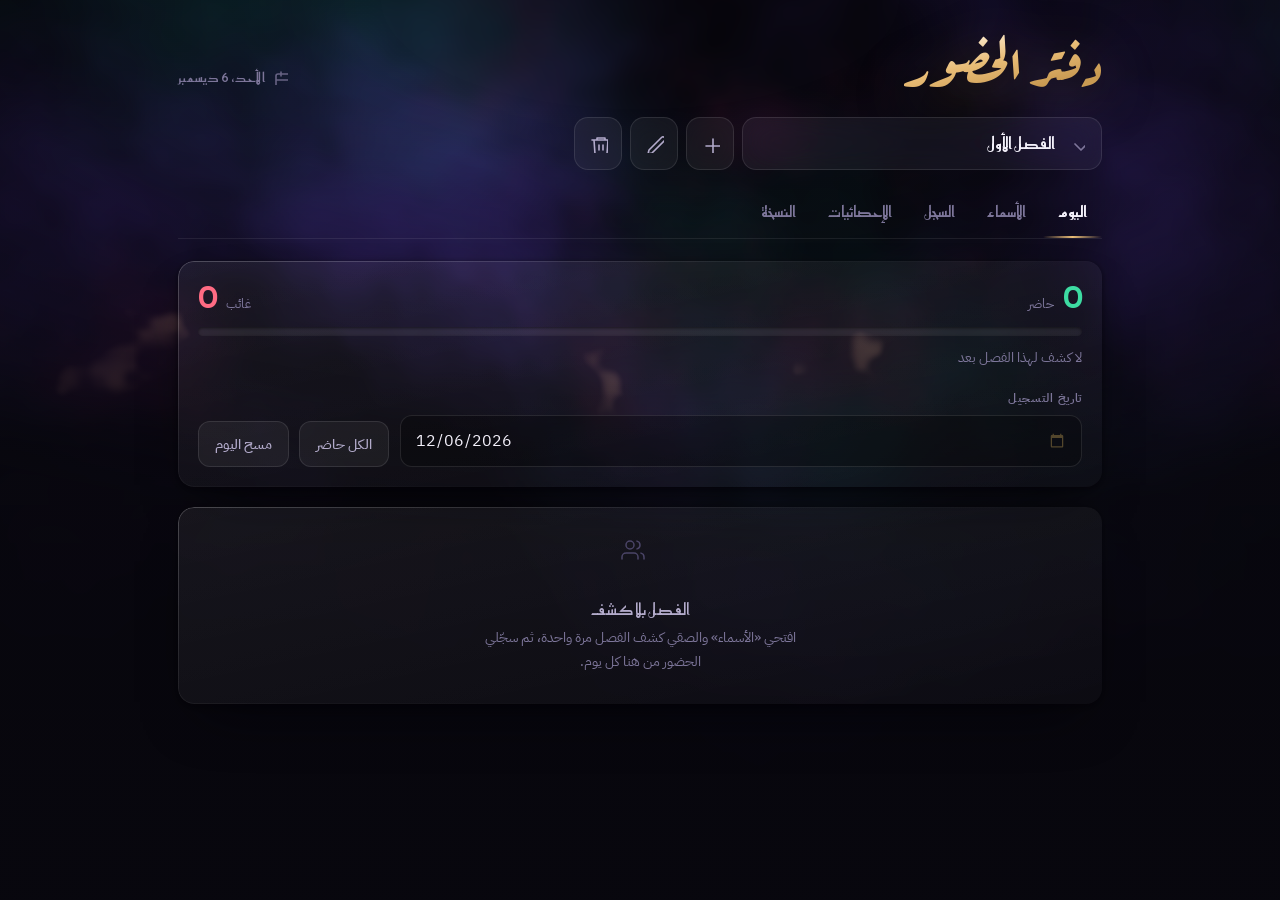
==== commit 7b324473: "Redesign the attendance app around a new visual world Replaces the flat card layout with a committed" ====
--- a/index.html
+++ b/index.html
@@ -3,493 +3,930 @@
 <head>
 <meta charset="UTF-8">
 <meta name="viewport" content="width=device-width, initial-scale=1, viewport-fit=cover">
-<meta name="description" content="تطبيق عربي لتسجيل حضور وغياب الطلاب مع فصول متعددة وسجل وإحصائيات.">
-<meta name="theme-color" content="#0a4a3b">
+<meta name="description" content="دفتر الحضور — تسجيل حضور وغياب الطلاب بفصول متعددة وسجل وإحصائيات.">
+<meta name="theme-color" content="#0b0a12">
 <meta name="apple-mobile-web-app-capable" content="yes">
+<meta name="apple-mobile-web-app-status-bar-style" content="black-translucent">
 <meta name="apple-mobile-web-app-title" content="دفتر الحضور">
 <title>دفتر الحضور</title>
 <link rel="preconnect" href="https://fonts.googleapis.com">
 <link rel="preconnect" href="https://fonts.gstatic.com" crossorigin>
-<link rel="stylesheet" href="https://fonts.googleapis.com/css2?family=Reem+Kufi:wght@500;600;700&family=IBM+Plex+Sans+Arabic:wght@300;400;500;600;700&display=swap">
+<link rel="stylesheet" href="https://fonts.googleapis.com/css2?family=Aref+Ruqaa:wght@400;700&family=Reem+Kufi:wght@400;500;600;700&family=IBM+Plex+Sans+Arabic:wght@300;400;500;600;700&display=swap">
 <style>
 :root{
-  --ground:#f7f6f2;
-  --ground-2:#efeee8;
-  --surface:#ffffff;
-  --ink:#151d1a;
-  --ink-2:#5a6764;
-  --ink-3:#8d9995;
-  --line:#e2e2da;
-  --line-2:#d3d4ca;
-  --green:#0d5c4a;
-  --green-2:#0a4a3b;
-  --green-soft:#e0efe9;
-  --hero-a:#0a4a3b;
-  --hero-b:#0d5c4a;
-  --hero-accent:#d8ac6b;
-  --brass:#a9803f;
-  --brass-soft:#f3e9d8;
-  --present:#2f7d55;
-  --present-soft:#e0f0e6;
-  --absent:#b0413a;
-  --absent-soft:#f8e4e2;
-  --shadow-sm:0 1px 2px rgba(21,29,26,.06);
-  --shadow:0 1px 3px rgba(21,29,26,.05),0 10px 30px -12px rgba(21,29,26,.18);
-  --f-d:"Reem Kufi","IBM Plex Sans Arabic",Tahoma,sans-serif;
-  --f-b:"IBM Plex Sans Arabic",Tahoma,"Segoe UI",sans-serif;
-}
-@media (prefers-color-scheme:dark){:root:not([data-theme="light"]){
-  --ground:#0e1513;--ground-2:#141d1a;--surface:#18211e;
-  --ink:#eef2ef;--ink-2:#9fada8;--ink-3:#78857f;
-  --line:#26302d;--line-2:#33403c;
-  --green:#3fae91;--green-2:#5fc7ac;--green-soft:#12302a;--hero-a:#0a2a23;--hero-b:#0f3a31;--hero-accent:#d8ac6b;
-  --brass:#d8ac6b;--brass-soft:#2e2618;
-  --present:#5bbd84;--present-soft:#142c1f;
-  --absent:#e78a83;--absent-soft:#2f1b19;
-  --shadow-sm:0 1px 2px rgba(0,0,0,.45);
-  --shadow:0 1px 3px rgba(0,0,0,.5),0 12px 32px -14px rgba(0,0,0,.75);
-}}
-:root[data-theme="dark"]{
-  --ground:#0e1513;--ground-2:#141d1a;--surface:#18211e;
-  --ink:#eef2ef;--ink-2:#9fada8;--ink-3:#78857f;
-  --line:#26302d;--line-2:#33403c;
-  --green:#3fae91;--green-2:#5fc7ac;--green-soft:#12302a;--hero-a:#0a2a23;--hero-b:#0f3a31;--hero-accent:#d8ac6b;
-  --brass:#d8ac6b;--brass-soft:#2e2618;
-  --present:#5bbd84;--present-soft:#142c1f;
-  --absent:#e78a83;--absent-soft:#2f1b19;
-  --shadow-sm:0 1px 2px rgba(0,0,0,.45);
-  --shadow:0 1px 3px rgba(0,0,0,.5),0 12px 32px -14px rgba(0,0,0,.75);
+  color-scheme:dark;
+
+  --void:#08070e;
+  --ground:#0b0a12;
+  --raise:rgba(255,255,255,.052);
+  --raise-2:rgba(255,255,255,.086);
+  --edge:rgba(255,255,255,.10);
+  --edge-2:rgba(255,255,255,.16);
+
+  --ink:#f3f0fa;
+  --ink-2:#b3abcb;
+  --ink-3:#7d769a;
+
+  --gold:#e9bd77;
+  --gold-2:#c99a52;
+  --violet:#8b6bff;
+  --teal:#2fd6b0;
+  --rose:#ff5f7e;
+
+  --present:#3ddba2;
+  --present-ink:#0a2c21;
+  --absent:#ff6b83;
+  --absent-ink:#33101a;
+
+  --lift-1:0 1px 2px rgba(3,2,8,.5), 0 8px 20px -10px rgba(3,2,8,.8);
+  --lift-2:0 2px 6px rgba(3,2,8,.55), 0 26px 60px -28px rgba(3,2,8,.95);
+  --lift-3:0 4px 14px rgba(3,2,8,.6), 0 50px 90px -40px rgba(0,0,0,1);
+
+  --ease:cubic-bezier(.16,1,.3,1);
+  --ease-soft:cubic-bezier(.22,.8,.28,1);
+
+  --f-calli:"Aref Ruqaa",serif;
+  --f-display:"Reem Kufi","IBM Plex Sans Arabic",sans-serif;
+  --f-body:"IBM Plex Sans Arabic",system-ui,sans-serif;
 }
 
 *{box-sizing:border-box}
-html{direction:rtl}
-body{margin:0;background:var(--ground);color:var(--ink);font-family:var(--f-b);font-size:15px;line-height:1.65;-webkit-font-smoothing:antialiased}
-h1,h2,h3{font-family:var(--f-d);font-weight:600;margin:0;text-wrap:balance;letter-spacing:.01em}
-.wrap{max-width:880px;margin:0 auto;padding:0 16px}
-
-/* ---------- الترويسة ---------- */
-.hero{
-  background:linear-gradient(160deg,var(--hero-a),var(--hero-b));
-  color:#fff;padding:20px 0 0;position:relative;overflow:hidden;
-}
-.hero::after{
-  content:"";position:absolute;inset-block:0;inset-inline-start:-60px;width:220px;
-  background:radial-gradient(circle at 30% 40%,rgba(255,255,255,.13),transparent 62%);pointer-events:none;
-}
-.hero-top{display:flex;align-items:flex-start;justify-content:space-between;gap:14px;flex-wrap:wrap}
-.hero h1{font-size:1.45rem;color:#fff}
-.hero .kicker{
-  font-size:.72rem;letter-spacing:.22em;color:var(--hero-accent);
-  font-weight:600;margin-bottom:3px;
-}
-.class-pick{display:flex;align-items:center;gap:8px;flex-wrap:wrap;position:relative;z-index:1}
-.class-pick select{
-  background:rgba(255,255,255,.14);color:#fff;border:1px solid rgba(255,255,255,.28);
-  border-radius:10px;padding:8px 12px;font-family:var(--f-b);font-size:.92rem;font-weight:500;
-  min-width:150px;
-}
-.class-pick select option{color:#151d1a;background:#fff}
-.icon-btn{
-  background:rgba(255,255,255,.14);border:1px solid rgba(255,255,255,.28);color:#fff;
-  border-radius:10px;width:38px;height:38px;font-size:1.15rem;line-height:1;
-  display:grid;place-items:center;cursor:pointer;padding:0;
-}
-.icon-btn:hover{background:rgba(255,255,255,.24)}
-.tabs{display:flex;gap:2px;overflow-x:auto;scrollbar-width:none;margin-top:16px;position:relative;z-index:1}
-.tabs::-webkit-scrollbar{display:none}
-.tab{
-  appearance:none;background:none;border:0;border-bottom:2px solid transparent;
-  font-family:var(--f-b);font-size:.92rem;font-weight:500;color:rgba(255,255,255,.68);
-  padding:9px 14px 12px;cursor:pointer;white-space:nowrap;transition:color .15s,border-color .15s;
-}
-.tab:hover{color:#fff}
-.tab[aria-selected="true"]{color:#fff;font-weight:600;border-bottom-color:var(--hero-accent)}
-.tab:focus-visible{outline:2px solid #fff;outline-offset:-3px;border-radius:6px}
-
-main{padding:20px 0 70px;display:block}
-.panel{display:flex;flex-direction:column;gap:16px}
-.panel[hidden]{display:none}
-
-.card{background:var(--surface);border:1px solid var(--line);border-radius:16px;box-shadow:var(--shadow);padding:18px}
-.card-head{display:flex;align-items:baseline;justify-content:space-between;gap:10px;margin-bottom:14px}
-.card h2{font-size:1.02rem}
-.card-head .count{color:var(--ink-3);font-size:.82rem;font-variant-numeric:tabular-nums}
-.hint{color:var(--ink-3);font-size:.84rem;margin:0 0 12px}
-
-label{display:block;font-size:.75rem;font-weight:600;letter-spacing:.05em;color:var(--ink-3);margin-bottom:6px}
+html{direction:rtl;-webkit-text-size-adjust:100%}
+body{
+  margin:0;
+  min-height:100dvh;
+  background:var(--ground);
+  color:var(--ink);
+  font-family:var(--f-body);
+  font-size:15px;
+  line-height:1.65;
+  -webkit-font-smoothing:antialiased;
+  overflow-x:hidden;
+}
+
+/* ---- أسطح المتصفح: تُصمَّم مثل بقية الصفحة ---- */
+::selection{background:rgba(233,189,119,.28);color:#fff}
+:root{caret-color:var(--gold)}
+*{scrollbar-width:thin;scrollbar-color:rgba(255,255,255,.16) transparent}
+*::-webkit-scrollbar{width:9px;height:9px}
+*::-webkit-scrollbar-track{background:transparent}
+*::-webkit-scrollbar-thumb{background:rgba(255,255,255,.14);border-radius:99px;border:2px solid transparent;background-clip:content-box}
+*::-webkit-scrollbar-thumb:hover{background:rgba(255,255,255,.24);background-clip:content-box}
+:focus-visible{outline:2px solid var(--gold);outline-offset:3px;border-radius:8px}
+a{color:var(--gold);text-underline-offset:.25em;text-decoration-thickness:1px}
+
+/* ---- الشفق: خلفية ثلاثية الأبعاد حيّة ---- */
+#sky{
+  position:fixed;inset:0;width:100%;height:100%;
+  z-index:0;display:block;
+  background:linear-gradient(178deg,#171331 0%,#101528 34%,#0d0f1e 68%,var(--void) 100%);
+}
+#sky-veil{
+  position:fixed;inset:0;z-index:1;pointer-events:none;
+  background:
+    radial-gradient(100% 60% at 50% 0%, transparent 20%, rgba(8,7,14,.55) 78%, rgba(8,7,14,.9) 100%),
+    linear-gradient(to bottom, transparent 55%, rgba(8,7,14,.85));
+}
+
+.shell{position:relative;z-index:2;max-width:960px;margin:0 auto;padding:0 18px 96px}
+
+/* ---- الترويسة ---- */
+.masthead{padding:34px 0 22px;display:flex;align-items:flex-end;justify-content:space-between;gap:18px;flex-wrap:wrap}
+.wordmark{
+  font-family:var(--f-calli);font-weight:700;
+  font-size:clamp(2.3rem,9vw,3.4rem);
+  line-height:1;letter-spacing:0;
+  margin:0;
+  color:transparent;
+  background:linear-gradient(168deg,#fff6e6 6%,var(--gold) 44%,var(--gold-2) 78%);
+  -webkit-background-clip:text;background-clip:text;
+  filter:drop-shadow(0 10px 26px rgba(120,86,20,.5));
+  padding-bottom:.12em;
+}
+.today-stamp{
+  font-family:var(--f-display);font-size:.82rem;font-weight:500;
+  color:var(--ink-3);letter-spacing:.02em;
+  display:flex;align-items:center;gap:8px;padding-bottom:.5em;
+}
+.today-stamp svg{width:15px;height:15px;opacity:.8}
+
+/* ---- شريط الفصل ---- */
+.classbar{
+  display:flex;align-items:stretch;gap:8px;
+  margin-bottom:20px;
+}
+.classpick{
+  position:relative;flex:1 1 auto;min-width:0;max-width:360px;
+  background:var(--raise);border:1px solid var(--edge);border-radius:14px;
+  backdrop-filter:blur(18px) saturate(140%);
+  -webkit-backdrop-filter:blur(18px) saturate(140%);
+  display:flex;align-items:center;
+  transition:border-color .3s var(--ease);
+}
+.classpick:hover{border-color:var(--edge-2)}
+.classpick select{
+  appearance:none;-webkit-appearance:none;
+  width:100%;background:none;border:0;color:var(--ink);
+  font-family:var(--f-display);font-size:1.02rem;font-weight:500;
+  padding:13px 46px 13px 16px;cursor:pointer;
+  text-overflow:ellipsis;
+}
+.classpick select:focus{outline:none}
+.classpick:focus-within{outline:2px solid var(--gold);outline-offset:2px;border-radius:14px}
+.classpick option{background:#14121e;color:var(--ink)}
+.classpick .chev{
+  position:absolute;inset-inline-start:16px;top:50%;transform:translateY(-50%);
+  pointer-events:none;color:var(--ink-3);width:16px;height:16px;
+}
+.iconbtn{
+  flex:0 0 auto;width:48px;
+  background:var(--raise);border:1px solid var(--edge);border-radius:14px;
+  color:var(--ink-2);cursor:pointer;
+  display:grid;place-items:center;padding:0;
+  backdrop-filter:blur(18px);-webkit-backdrop-filter:blur(18px);
+  transition:color .25s var(--ease),background .25s var(--ease),transform .25s var(--ease);
+}
+.iconbtn svg{width:19px;height:19px}
+.iconbtn:hover{color:var(--gold);background:var(--raise-2)}
+.iconbtn:active{transform:scale(.94)}
+
+/* ---- التنقّل ---- */
+.rail{
+  position:relative;display:flex;gap:2px;overflow-x:auto;scrollbar-width:none;
+  margin-bottom:22px;padding-bottom:2px;
+  border-bottom:1px solid rgba(255,255,255,.08);
+}
+.rail::-webkit-scrollbar{display:none}
+@media (max-width:560px){
+  .rail{
+    -webkit-mask-image:linear-gradient(to left,#000 84%,transparent 100%);
+    mask-image:linear-gradient(to left,#000 84%,transparent 100%);
+  }
+}
+.rail button{
+  appearance:none;background:none;border:0;cursor:pointer;white-space:nowrap;
+  font-family:var(--f-display);font-size:.95rem;font-weight:500;
+  color:var(--ink-3);padding:10px 15px 13px;
+  transition:color .28s var(--ease);
+}
+.rail button:hover{color:var(--ink-2)}
+.rail button[aria-selected="true"]{color:var(--ink);font-weight:600}
+.rail .spark{
+  position:absolute;bottom:0;left:0;width:100px;height:2px;border-radius:2px;
+  background:linear-gradient(90deg,transparent,var(--gold),transparent);
+  transform-origin:left center;
+  transition:transform .5s var(--ease);
+  pointer-events:none;
+}
+
+/* ---- الألواح ---- */
+.view{display:flex;flex-direction:column;gap:20px}
+.view[hidden]{display:none}
+
+.sheet{
+  position:relative;
+  background:linear-gradient(168deg,rgba(255,255,255,.062),rgba(255,255,255,.024));
+  border-radius:16px;
+  box-shadow:var(--lift-2);
+  padding:20px;
+  overflow:hidden;
+}
+.sheet::before{
+  content:"";position:absolute;inset:0;border-radius:16px;padding:1px;
+  background:linear-gradient(160deg,rgba(255,255,255,.22),rgba(255,255,255,.03) 42%,transparent 70%);
+  -webkit-mask:linear-gradient(#000 0 0) content-box,linear-gradient(#000 0 0);
+  -webkit-mask-composite:xor;mask-composite:exclude;
+  pointer-events:none;
+}
+.sheet > *{position:relative}
+.sheet h2{
+  font-family:var(--f-display);font-size:1.02rem;font-weight:600;
+  margin:0 0 4px;letter-spacing:-.01em;
+}
+.sheet .sub{color:var(--ink-3);font-size:.86rem;margin:0 0 16px;max-width:62ch}
+
+/* ---- الميزان: ملخّص اليوم ---- */
+.scale{margin-bottom:4px}
+.scale-nums{display:flex;align-items:baseline;justify-content:space-between;gap:14px;margin-bottom:11px}
+.scale-side{display:flex;align-items:baseline;gap:9px}
+.scale-side b{
+  font-family:var(--f-display);font-size:2.05rem;font-weight:600;line-height:1;
+  font-variant-numeric:tabular-nums;letter-spacing:-.03em;
+}
+.scale-side span{font-size:.83rem;color:var(--ink-3)}
+.scale-side.p b{color:var(--present)}
+.scale-side.a b{color:var(--absent)}
+.scale-bar{
+  position:relative;height:9px;border-radius:99px;overflow:hidden;
+  background:rgba(255,255,255,.07);
+  box-shadow:inset 0 1px 3px rgba(0,0,0,.5);
+}
+.scale-bar i{
+  position:absolute;top:0;bottom:0;width:100%;
+  transform:scaleX(0);
+  transition:transform .75s var(--ease);
+}
+.scale-bar .fp{right:0;transform-origin:right center;background:linear-gradient(270deg,#2bbd8b,var(--present))}
+.scale-bar .fa{left:0;transform-origin:left center;background:linear-gradient(90deg,#e04a63,var(--absent))}
+.scale-note{margin:11px 0 0;font-size:.85rem;color:var(--ink-3)}
+.scale-note b{color:var(--ink-2);font-variant-numeric:tabular-nums;font-weight:600}
+
+/* ---- الحقول ---- */
+.fields{display:flex;gap:11px;flex-wrap:wrap;align-items:flex-end}
+.field{flex:1 1 168px;min-width:0}
+label{
+  display:block;font-size:.72rem;font-weight:600;letter-spacing:.06em;
+  color:var(--ink-3);margin-bottom:7px;
+}
 input,select,textarea{
-  width:100%;padding:11px 13px;font-family:var(--f-b);font-size:1rem;color:var(--ink);
-  background:var(--ground-2);border:1px solid var(--line-2);border-radius:11px;
-}
-textarea{resize:vertical;min-height:110px;line-height:1.8}
-input::placeholder,textarea::placeholder{color:var(--ink-3)}
-input:focus,select:focus,textarea:focus{outline:2px solid var(--green);outline-offset:-1px;border-color:var(--green);background:var(--surface)}
-.field-row{display:flex;gap:10px;flex-wrap:wrap;align-items:flex-end}
-.field-row>.f{flex:1 1 170px;min-width:0}
-
-button{font-family:var(--f-b);font-size:.94rem;font-weight:600;padding:11px 18px;border:1px solid transparent;border-radius:11px;background:var(--green);color:#fff;cursor:pointer;transition:filter .15s}
-button:hover{filter:brightness(1.1)}
-button:focus-visible{outline:2px solid var(--green);outline-offset:2px}
-button.quiet{background:var(--ground-2);color:var(--ink-2);border-color:var(--line-2)}
-button.quiet:hover{color:var(--ink)}
-button.link{background:none;color:var(--absent);padding:6px 10px;font-size:.85rem;font-weight:500}
-button.link:hover{background:var(--absent-soft)}
-button.brass{background:var(--brass-soft);color:var(--brass);border-color:transparent}
-
-.list{list-style:none;margin:0;padding:0}
-.list li{display:flex;align-items:center;justify-content:space-between;gap:12px;padding:12px 2px;border-bottom:1px solid var(--line)}
-.list li:last-child{border-bottom:0}
-.name{font-weight:500}
-.idx{color:var(--ink-3);font-size:.8rem;font-variant-numeric:tabular-nums;margin-inline-end:9px}
-.empty{color:var(--ink-3);text-align:center;padding:28px 8px;font-size:.92rem}
-
-.seg{display:flex;border:1px solid var(--line-2);border-radius:10px;overflow:hidden;flex:0 0 auto}
-.seg button{background:var(--surface);color:var(--ink-3);border:0;border-radius:0;padding:8px 16px;font-size:.88rem;font-weight:500}
-.seg button+button{border-right:1px solid var(--line-2)}
-.seg button[aria-pressed="true"].p{background:var(--present);color:#fff}
-.seg button[aria-pressed="true"].a{background:var(--absent);color:#fff}
-
-.pill{padding:4px 12px;border-radius:999px;font-size:.78rem;font-weight:600;display:inline-flex;align-items:center;gap:6px}
-.pill.present{background:var(--present-soft);color:var(--present)}
-.pill.absent{background:var(--absent-soft);color:var(--absent)}
-.pill .dot{width:6px;height:6px;border-radius:50%;background:currentColor}
-
-.note{color:var(--ink-2);font-size:.88rem;margin:0}
-.note b{font-variant-numeric:tabular-nums;color:var(--ink)}
-
-.tiles{display:grid;grid-template-columns:repeat(3,1fr);gap:10px;margin-bottom:14px}
-.tile{background:var(--ground-2);border-radius:13px;padding:14px 10px;text-align:center}
-.tile b{display:block;font-family:var(--f-d);font-size:1.55rem;line-height:1.15;color:var(--green);font-variant-numeric:tabular-nums}
-.tile small{color:var(--ink-3);font-size:.75rem}
-
-.table-wrap{overflow-x:auto}
+  width:100%;padding:12px 14px;
+  font-family:var(--f-body);font-size:1rem;color:var(--ink);
+  background:rgba(0,0,0,.26);
+  border:1px solid var(--edge);border-radius:12px;
+  transition:border-color .25s var(--ease),background .25s var(--ease);
+}
+textarea{resize:vertical;min-height:118px;line-height:1.9}
+input::placeholder,textarea::placeholder{color:#6b6486}
+input:focus,select:focus,textarea:focus{
+  outline:none;border-color:var(--gold);background:rgba(0,0,0,.42);
+  box-shadow:0 0 0 3px rgba(233,189,119,.14);
+}
+input[type="date"]::-webkit-calendar-picker-indicator{filter:invert(.75) sepia(.5) saturate(3) hue-rotate(2deg);cursor:pointer}
+
+button.act{
+  font-family:var(--f-display);font-size:.95rem;font-weight:600;
+  padding:12px 20px;border-radius:12px;cursor:pointer;
+  border:1px solid transparent;
+  background:linear-gradient(168deg,var(--gold),var(--gold-2));
+  color:#231803;
+  box-shadow:var(--lift-1);
+  transition:transform .25s var(--ease),box-shadow .25s var(--ease),filter .25s var(--ease);
+}
+button.act:hover{filter:brightness(1.07);box-shadow:var(--lift-2)}
+button.act:active{transform:scale(.97)}
+button.ghost{
+  font-family:var(--f-body);font-size:.9rem;font-weight:500;
+  padding:11px 16px;border-radius:12px;cursor:pointer;
+  background:var(--raise);border:1px solid var(--edge);color:var(--ink-2);
+  transition:color .25s var(--ease),background .25s var(--ease),transform .2s var(--ease);
+}
+button.ghost:hover{color:var(--ink);background:var(--raise-2)}
+button.ghost:active{transform:scale(.97)}
+button.peril{background:rgba(255,107,131,.1);border-color:rgba(255,107,131,.3);color:var(--absent)}
+button.peril:hover{background:rgba(255,107,131,.18);color:#ffa3b2}
+
+/* ---- سجل الأسماء ---- */
+.roster{list-style:none;margin:0;padding:0}
+.roster li{
+  display:flex;align-items:center;gap:13px;
+  padding:11px 2px;
+  border-bottom:1px solid rgba(255,255,255,.06);
+}
+.roster li:last-child{border-bottom:0}
+.seat{
+  flex:0 0 auto;width:25px;text-align:center;
+  font-size:.76rem;color:#5f5980;font-variant-numeric:tabular-nums;
+}
+.who{flex:1 1 auto;min-width:0;font-weight:500;overflow:hidden;text-overflow:ellipsis;white-space:nowrap}
+
+/* ---- مفتاح الحضور بمؤشّر منزلق ---- */
+.toggle{
+  position:relative;flex:0 0 auto;display:flex;
+  background:rgba(0,0,0,.3);border:1px solid var(--edge);
+  border-radius:11px;padding:3px;
+}
+.toggle .thumb{
+  position:absolute;top:3px;bottom:3px;width:calc(50% - 3px);
+  border-radius:8px;opacity:0;
+  transition:transform .42s var(--ease),opacity .3s var(--ease),background .3s var(--ease),box-shadow .3s var(--ease);
+  pointer-events:none;
+}
+.toggle[data-state="present"] .thumb{
+  opacity:1;transform:translateX(0);
+  background:linear-gradient(168deg,#4ee0ac,#26bd8b);
+  box-shadow:0 3px 10px -3px rgba(0,0,0,.85);
+}
+.toggle[data-state="absent"] .thumb{
+  opacity:1;transform:translateX(-100%);
+  background:linear-gradient(168deg,#ff7d92,#e04a63);
+  box-shadow:0 3px 10px -3px rgba(0,0,0,.85);
+}
+.toggle button{
+  position:relative;z-index:1;
+  appearance:none;background:none;border:0;cursor:pointer;
+  font-family:var(--f-body);font-size:.85rem;font-weight:600;
+  color:var(--ink-3);padding:7px 15px;border-radius:8px;
+  transition:color .3s var(--ease);
+}
+.toggle[data-state="present"] button.p,
+.toggle[data-state="absent"] button.a{color:#0c2a20}
+.toggle[data-state="absent"] button.a{color:var(--absent-ink)}
+.toggle button:hover{color:var(--ink-2)}
+.toggle[data-state="present"] button.p:hover,
+.toggle[data-state="absent"] button.a:hover{color:#0c2a20}
+
+.rowacts{flex:0 0 auto;display:flex;gap:3px}
+.rowacts button{
+  appearance:none;background:none;border:0;cursor:pointer;
+  width:32px;height:32px;border-radius:9px;
+  display:grid;place-items:center;color:var(--ink-3);
+  transition:color .22s var(--ease),background .22s var(--ease);
+}
+.rowacts button svg{width:15px;height:15px}
+.rowacts button:hover{color:var(--gold);background:var(--raise)}
+.rowacts button.del:hover{color:var(--absent);background:rgba(255,107,131,.12)}
+
+/* ---- الحالة الفارغة ---- */
+.roster li.blank{display:block}
+.blank{text-align:center;padding:34px 16px;color:var(--ink-3);border-bottom:0}
+.blank svg{width:38px;height:38px;color:#4b4568;margin-bottom:12px}
+.blank p{margin:0 0 4px;font-family:var(--f-display);font-size:1rem;color:var(--ink-2)}
+.blank small{font-size:.85rem;line-height:1.7;display:block;max-width:40ch;margin:0 auto}
+
+/* ---- السجل اليومي ---- */
+.daylog{display:flex;flex-direction:column;gap:16px}
+.dayhead{display:flex;align-items:baseline;justify-content:space-between;gap:12px;margin-bottom:12px;padding-bottom:11px;border-bottom:1px solid rgba(255,255,255,.08)}
+.dayhead h3{font-family:var(--f-display);font-size:1rem;font-weight:600;margin:0;font-variant-numeric:tabular-nums}
+.dayhead .tally{font-size:.8rem;color:var(--ink-3);font-variant-numeric:tabular-nums}
+.mark{
+  flex:0 0 auto;display:inline-flex;align-items:center;gap:7px;
+  padding:5px 13px;border-radius:99px;font-size:.79rem;font-weight:600;
+}
+.mark svg{width:12px;height:12px}
+.mark.present{background:rgba(61,219,162,.13);color:var(--present)}
+.mark.absent{background:rgba(255,107,131,.13);color:var(--absent)}
+
+/* ---- الإحصائيات ---- */
+.tablewrap{overflow-x:auto;margin:0 -4px}
 table{width:100%;border-collapse:collapse;font-size:.92rem}
-th,td{text-align:right;padding:11px 8px;border-bottom:1px solid var(--line);white-space:nowrap}
-th{font-size:.73rem;letter-spacing:.05em;color:var(--ink-3);font-weight:600}
-td.num{font-variant-numeric:tabular-nums}
-tr:last-child td{border-bottom:0}
-.meter{display:flex;align-items:center;gap:10px;min-width:150px}
-.meter .track{flex:1;height:7px;border-radius:999px;background:var(--ground-2);overflow:hidden}
-.meter .fill{display:block;height:100%;border-radius:999px;background:var(--green);transition:width .5s ease}
-.meter .fill.warn{background:var(--brass)}
-.meter .fill.low{background:var(--absent)}
-.meter .val{font-variant-numeric:tabular-nums;font-weight:600;font-size:.85rem;min-width:40px}
-
-.day-head{display:flex;align-items:baseline;justify-content:space-between;gap:10px;padding-bottom:10px;margin-bottom:4px;border-bottom:1px solid var(--line)}
-.day-head h3{font-size:.98rem}
-.day-head .meta{font-size:.8rem;color:var(--ink-3);font-variant-numeric:tabular-nums}
-
-/* ---------- نافذة داخلية (بديل نوافذ المتصفح المحجوبة) ---------- */
+th,td{text-align:right;padding:12px 8px;border-bottom:1px solid rgba(255,255,255,.06);white-space:nowrap}
+th{font-size:.71rem;letter-spacing:.06em;color:var(--ink-3);font-weight:600}
+tbody tr:last-child td{border-bottom:0}
+td.num{font-variant-numeric:tabular-nums;color:var(--ink-2)}
+td.who{white-space:nowrap;font-weight:500}
+.gauge{display:flex;align-items:center;gap:11px;min-width:152px}
+.gauge .track{flex:1;height:6px;border-radius:99px;background:rgba(255,255,255,.07);overflow:hidden;box-shadow:inset 0 1px 2px rgba(0,0,0,.5)}
+.gauge .fill{
+  display:block;height:100%;width:100%;border-radius:99px;
+  transform:scaleX(0);transform-origin:right center;
+  transition:transform .9s var(--ease);
+}
+.gauge .val{font-variant-numeric:tabular-nums;font-weight:600;font-size:.86rem;min-width:44px;text-align:left}
+
+/* ---- النافذة ---- */
 .scrim{
-  position:fixed;inset:0;background:rgba(8,14,12,.55);z-index:70;
-  display:grid;place-items:center;padding:20px;
-  opacity:0;pointer-events:none;transition:opacity .18s;
+  position:fixed;inset:0;z-index:90;
+  display:grid;place-items:center;padding:22px;
+  background:rgba(6,5,11,.72);
+  backdrop-filter:blur(10px);-webkit-backdrop-filter:blur(10px);
+  opacity:0;pointer-events:none;transition:opacity .32s var(--ease);
 }
 .scrim.open{opacity:1;pointer-events:auto}
-.modal{
-  background:var(--surface);border:1px solid var(--line);border-radius:18px;
-  box-shadow:0 24px 60px -20px rgba(0,0,0,.5);
-  width:100%;max-width:390px;padding:20px;
-  transform:translateY(8px) scale(.98);transition:transform .18s;
-}
-.scrim.open .modal{transform:none}
-.modal h3{font-size:1.05rem;margin-bottom:6px}
-.modal p{color:var(--ink-2);font-size:.88rem;margin:0 0 14px}
-.modal .acts{display:flex;gap:9px;margin-top:16px}
-.modal .acts button{flex:1}
-button.danger{background:var(--absent);color:#fff}
-.row-acts{display:flex;gap:6px;flex:0 0 auto}
-button.tiny{padding:7px 12px;font-size:.82rem;font-weight:500;background:var(--ground-2);color:var(--ink-2);border-color:var(--line-2)}
-button.tiny:hover{color:var(--ink)}
-button.tiny.del{color:var(--absent)}
-button.tiny.del:hover{background:var(--absent-soft)}
-
-.toast{position:fixed;inset-inline:16px;bottom:18px;margin:0 auto;max-width:360px;background:var(--ink);color:var(--ground);padding:12px 16px;border-radius:12px;text-align:center;font-size:.9rem;opacity:0;transform:translateY(6px);transition:opacity .2s,transform .2s;pointer-events:none;z-index:60}
+.dialog{
+  width:100%;max-width:404px;
+  background:linear-gradient(168deg,#1b1828,#141221);
+  border:1px solid var(--edge-2);border-radius:16px;
+  box-shadow:var(--lift-3);
+  padding:24px;
+  transform:translateY(16px) scale(.96);
+  transition:transform .42s var(--ease);
+}
+.scrim.open .dialog{transform:none}
+.dialog h3{font-family:var(--f-display);font-size:1.14rem;font-weight:600;margin:0 0 6px}
+.dialog p{color:var(--ink-2);font-size:.89rem;margin:0 0 18px;line-height:1.7}
+.dialog .acts{display:flex;gap:10px;margin-top:20px}
+.dialog .acts button{flex:1}
+
+/* ---- التنبيه ---- */
+.toast{
+  position:fixed;z-index:100;inset-inline:20px;bottom:22px;margin:0 auto;max-width:360px;
+  background:rgba(24,21,36,.94);border:1px solid var(--edge-2);
+  backdrop-filter:blur(16px);-webkit-backdrop-filter:blur(16px);
+  color:var(--ink);padding:13px 18px;border-radius:13px;
+  text-align:center;font-size:.9rem;
+  box-shadow:var(--lift-2);
+  opacity:0;transform:translateY(14px);pointer-events:none;
+  transition:opacity .34s var(--ease),transform .34s var(--ease);
+}
 .toast.show{opacity:1;transform:none}
-@media (prefers-reduced-motion:reduce){*{transition:none!important}}
-@media (max-width:430px){
-  .tiles{grid-template-columns:1fr}
-  .tile{display:flex;align-items:baseline;justify-content:space-between;text-align:right;padding:11px 15px}
-  .tile b{font-size:1.3rem}
-  .hero h1{font-size:1.25rem}
+
+/* ---- لحظة الدخول ---- */
+@keyframes rise{from{opacity:0;transform:translateY(22px)}to{opacity:1;transform:none}}
+.enter{animation:rise .85s var(--ease) both}
+.roster li{animation:rise .6s var(--ease) both}
+
+@media (prefers-reduced-motion:reduce){
+  *,*::before,*::after{animation-duration:.01ms!important;animation-delay:0ms!important;transition-duration:.01ms!important}
+}
+
+@media (max-width:520px){
+  .shell{padding:0 14px 90px}
+  .masthead{padding:24px 0 18px}
+  .sheet{padding:17px}
+  .scale-side b{font-size:1.8rem}
+  .roster li{gap:9px}
+  .seat{width:19px;font-size:.72rem}
+  .toggle button{padding:7px 12px;font-size:.82rem}
 }
 </style>
-
 </head>
 <body>
 
-<div class="hero">
-  <div class="wrap">
-    <div class="hero-top">
-      <div>
-        <div class="kicker">حضور وغياب</div>
-        <h1>دفتر الحضور</h1>
+<canvas id="sky" aria-hidden="true"></canvas>
+<div id="sky-veil" aria-hidden="true"></div>
+
+<svg width="0" height="0" style="position:absolute" aria-hidden="true"><defs>
+  <g id="i-plus"><path d="M12 5v14M5 12h14" fill="none" stroke="currentColor" stroke-width="1.6" stroke-linecap="round"/></g>
+  <g id="i-pen"><path d="M12 20h9M16.5 3.5a2.12 2.12 0 0 1 3 3L7 19l-4 1 1-4Z" fill="none" stroke="currentColor" stroke-width="1.6" stroke-linecap="round" stroke-linejoin="round"/></g>
+  <g id="i-trash"><path d="M3 6h18M8 6V4h8v2M19 6l-1 14H6L5 6M10 11v5M14 11v5" fill="none" stroke="currentColor" stroke-width="1.6" stroke-linecap="round" stroke-linejoin="round"/></g>
+  <g id="i-chev"><path d="m6 9 6 6 6-6" fill="none" stroke="currentColor" stroke-width="1.7" stroke-linecap="round" stroke-linejoin="round"/></g>
+  <g id="i-cal"><path d="M8 2v4M16 2v4M3 10h18M5 4h14a2 2 0 0 1 2 2v14a2 2 0 0 1-2 2H5a2 2 0 0 1-2-2V6a2 2 0 0 1 2-2Z" fill="none" stroke="currentColor" stroke-width="1.6" stroke-linecap="round" stroke-linejoin="round"/></g>
+  <g id="i-check"><path d="m20 6-11 11-5-5" fill="none" stroke="currentColor" stroke-width="2.2" stroke-linecap="round" stroke-linejoin="round"/></g>
+  <g id="i-x"><path d="M18 6 6 18M6 6l12 12" fill="none" stroke="currentColor" stroke-width="2.2" stroke-linecap="round" stroke-linejoin="round"/></g>
+  <g id="i-seats"><path d="M17 21v-2a4 4 0 0 0-4-4H5a4 4 0 0 0-4 4v2M9 11a4 4 0 1 0 0-8 4 4 0 0 0 0 8M23 21v-2a4 4 0 0 0-3-3.87M16 3.13a4 4 0 0 1 0 7.75" fill="none" stroke="currentColor" stroke-width="1.5" stroke-linecap="round" stroke-linejoin="round"/></g>
+  <g id="i-book"><path d="M4 19.5A2.5 2.5 0 0 1 6.5 17H20M6.5 2H20v20H6.5A2.5 2.5 0 0 1 4 19.5v-15A2.5 2.5 0 0 1 6.5 2Z" fill="none" stroke="currentColor" stroke-width="1.5" stroke-linecap="round" stroke-linejoin="round"/></g>
+</defs></svg>
+
+<div class="shell">
+
+  <header class="masthead enter">
+    <h1 class="wordmark">دفتر الحضور</h1>
+    <div class="today-stamp"><svg><use href="#i-cal"/></svg><span id="stamp"></span></div>
+  </header>
+
+  <div class="classbar enter" style="animation-delay:.06s">
+    <div class="classpick">
+      <select id="klass" aria-label="الفصل الحالي"></select>
+      <svg class="chev" aria-hidden="true"><use href="#i-chev"/></svg>
+    </div>
+    <button class="iconbtn" id="k-add" type="button" aria-label="فصل جديد" title="فصل جديد"><svg><use href="#i-plus"/></svg></button>
+    <button class="iconbtn" id="k-edit" type="button" aria-label="تسمية الفصل" title="تسمية الفصل"><svg><use href="#i-pen"/></svg></button>
+    <button class="iconbtn" id="k-del" type="button" aria-label="حذف الفصل" title="حذف الفصل"><svg><use href="#i-trash"/></svg></button>
+  </div>
+
+  <nav class="rail enter" style="animation-delay:.12s" role="tablist">
+    <button role="tab" data-view="today" aria-selected="true">اليوم</button>
+    <button role="tab" data-view="names" aria-selected="false">الأسماء</button>
+    <button role="tab" data-view="log" aria-selected="false">السجل</button>
+    <button role="tab" data-view="stats" aria-selected="false">الإحصائيات</button>
+    <button role="tab" data-view="keep" aria-selected="false">النسخة</button>
+    <span class="spark" id="spark"></span>
+  </nav>
+
+  <!-- اليوم -->
+  <section class="view enter" id="v-today" style="animation-delay:.18s">
+    <div class="sheet">
+      <div class="scale">
+        <div class="scale-nums">
+          <div class="scale-side p"><b id="n-present">0</b><span>حاضر</span></div>
+          <div class="scale-side a"><span>غائب</span><b id="n-absent">0</b></div>
+        </div>
+        <div class="scale-bar"><i class="fp" id="bar-p" style="width:0%"></i><i class="fa" id="bar-a" style="width:0%"></i></div>
+        <p class="scale-note" id="scale-note"></p>
       </div>
-      <div class="class-pick">
-        <select id="class-select" aria-label="اختيار الفصل"></select>
-        <button class="icon-btn" id="class-add" type="button" title="إضافة فصل" aria-label="إضافة فصل">+</button>
-        <button class="icon-btn" id="class-rename" type="button" title="تسمية الفصل" aria-label="تسمية الفصل">✎</button>
-        <button class="icon-btn" id="class-del" type="button" title="حذف الفصل" aria-label="حذف الفصل">🗑</button>
+      <div class="fields" style="margin-top:20px">
+        <div class="field" style="flex:1 1 158px"><label for="day">تاريخ التسجيل</label><input id="day" type="date"></div>
+        <div style="display:flex;gap:10px;flex:0 0 auto">
+          <button class="ghost" type="button" id="all-in">الكل حاضر</button>
+          <button class="ghost" type="button" id="day-clear">مسح اليوم</button>
+        </div>
       </div>
     </div>
-    <div class="tabs" role="tablist">
-      <button class="tab" role="tab" data-panel="daily" aria-selected="true">تسجيل اليوم</button>
-      <button class="tab" role="tab" data-panel="students" aria-selected="false">الطلاب</button>
-      <button class="tab" role="tab" data-panel="history" aria-selected="false">السجل</button>
-      <button class="tab" role="tab" data-panel="stats" aria-selected="false">الإحصائيات</button>
-      <button class="tab" role="tab" data-panel="backup" aria-selected="false">النسخة الاحتياطية</button>
+    <div class="sheet"><ul class="roster" id="today-roster"></ul></div>
+  </section>
+
+  <!-- الأسماء -->
+  <section class="view" id="v-names" hidden>
+    <div class="sheet">
+      <h2>الصق كشف الفصل</h2>
+      <p class="sub">كل اسم في سطر مستقل. الأسماء المكرّرة تُتجاهل تلقائياً، فتكتبين الكشف مرة واحدة ويبقى محفوظاً.</p>
+      <label for="bulk">الأسماء</label>
+      <textarea id="bulk" placeholder="نورة سعد&#10;هدى راشد&#10;لطيفة جاسم"></textarea>
+      <div class="fields" style="margin-top:14px"><button class="act" type="button" id="bulk-go">أضيفي الكشف</button></div>
+    </div>
+    <div class="sheet">
+      <h2>اسم واحد</h2>
+      <form class="fields" id="one-form" style="margin-top:14px">
+        <div class="field" style="flex:2 1 210px"><label for="one">اسم الطالبة</label><input id="one" type="text" placeholder="نورة سعد" autocomplete="off"></div>
+        <button class="act" type="submit">إضافة</button>
+      </form>
+    </div>
+    <div class="sheet">
+      <h2>كشف الفصل <span id="roster-count" style="color:var(--ink-3);font-weight:400;font-size:.85rem"></span></h2>
+      <ul class="roster" id="names-roster" style="margin-top:10px"></ul>
+    </div>
+  </section>
+
+  <!-- السجل -->
+  <section class="view" id="v-log" hidden>
+    <div class="sheet">
+      <h2>تصفية السجل</h2>
+      <p class="sub">اعرضي يوماً بعينه، أو تابعي طالبة واحدة عبر كل الأيام.</p>
+      <div class="fields">
+        <div class="field"><label for="f-date">التاريخ</label><input id="f-date" type="date"></div>
+        <div class="field"><label for="f-name">الاسم</label><input id="f-name" type="text" placeholder="جزء من الاسم" autocomplete="off"></div>
+        <div class="field"><label for="f-state">الحالة</label>
+          <select id="f-state"><option value="">الكل</option><option value="present">حاضر</option><option value="absent">غائب</option></select>
+        </div>
+        <button class="ghost" type="button" id="f-clear">إعادة تعيين</button>
+      </div>
+    </div>
+    <div class="daylog" id="log-out"></div>
+  </section>
+
+  <!-- الإحصائيات -->
+  <section class="view" id="v-stats" hidden>
+    <div class="sheet">
+      <h2>حصيلة الفصل</h2>
+      <p class="sub" id="stats-sub"></p>
+      <div class="fields" style="margin-top:16px">
+        <div class="field"><label for="s-find">بحث بالاسم</label><input id="s-find" type="text" placeholder="جزء من الاسم" autocomplete="off"></div>
+      </div>
+      <div class="tablewrap" style="margin-top:18px">
+        <table>
+          <thead><tr><th>الطالبة</th><th>حضور</th><th>غياب</th><th>النسبة</th></tr></thead>
+          <tbody id="stats-body"></tbody>
+        </table>
+      </div>
+    </div>
+  </section>
+
+  <!-- النسخة الاحتياطية -->
+  <section class="view" id="v-keep" hidden>
+    <div class="sheet">
+      <h2>انقلي بياناتك</h2>
+      <p class="sub">بياناتك محفوظة في هذا المتصفح وحده ولا تغادره. انسخي النص التالي واحفظيه في ملاحظاتك لتستعيديه على جهاز آخر.</p>
+      <label for="keep-out">بياناتك</label>
+      <textarea id="keep-out" readonly></textarea>
+      <div class="fields" style="margin-top:14px"><button class="ghost" type="button" id="keep-copy">نسخ</button></div>
+    </div>
+    <div class="sheet">
+      <h2>استعادة</h2>
+      <p class="sub">الصقي النص المحفوظ هنا. سيحل محل كل ما هو موجود الآن.</p>
+      <label for="keep-in">النص المحفوظ</label>
+      <textarea id="keep-in" placeholder="الصقي هنا…"></textarea>
+      <div class="fields" style="margin-top:14px"><button class="act" type="button" id="keep-restore">استعادة</button></div>
+    </div>
+    <div class="sheet">
+      <h2>حذف كل شيء</h2>
+      <p class="sub">يمسح الفصول والأسماء والسجلات نهائياً بلا رجعة. خذي نسخة احتياطية أولاً.</p>
+      <div class="fields"><button class="ghost peril" type="button" id="wipe">حذف كل البيانات</button></div>
+    </div>
+  </section>
+
+</div>
+
+<div class="scrim" id="scrim" role="dialog" aria-modal="true" aria-labelledby="d-title">
+  <div class="dialog">
+    <h3 id="d-title"></h3>
+    <p id="d-msg"></p>
+    <div id="d-field" hidden>
+      <label for="d-input" id="d-label">الاسم</label>
+      <input id="d-input" type="text" autocomplete="off">
+    </div>
+    <div class="acts">
+      <button class="ghost" type="button" id="d-no">إلغاء</button>
+      <button class="act" type="button" id="d-yes">حفظ</button>
     </div>
   </div>
 </div>
 
-<main class="wrap">
-  <!-- تسجيل اليوم -->
-  <section class="panel" id="p-daily">
-    <div class="card">
-      <div class="card-head"><h2>تسجيل الحضور</h2></div>
-      <div class="field-row">
-        <div class="f" style="flex:1 1 160px"><label for="day">التاريخ</label><input id="day" type="date"></div>
-        <button class="quiet" type="button" id="all-present">تعليم الكل حاضر</button>
-        <button class="quiet" type="button" id="clear-day">مسح اليوم</button>
-      </div>
-      <p class="note" id="day-note" style="margin-top:14px"></p>
-    </div>
-    <div class="card"><ul class="list" id="daily-list"></ul></div>
-  </section>
-
-  <!-- الطلاب -->
-  <section class="panel" id="p-students" hidden>
-    <div class="card">
-      <div class="card-head"><h2>إضافة أسماء دفعة واحدة</h2></div>
-      <p class="hint">الصق قائمة الأسماء — كل اسم في سطر. تكتبها مرة وحدة وتبقى محفوظة.</p>
-      <label for="bulk">الأسماء</label>
-      <textarea id="bulk" placeholder="أحمد محمد&#10;سارة علي&#10;خالد فهد"></textarea>
-      <div class="field-row" style="margin-top:12px">
-        <button type="button" id="bulk-add">إضافة الأسماء</button>
-      </div>
-    </div>
-    <div class="card">
-      <div class="card-head"><h2>إضافة اسم واحد</h2></div>
-      <form id="add-form" class="field-row">
-        <div class="f" style="flex:2 1 220px"><label for="new-name">اسم الطالب</label><input id="new-name" type="text" placeholder="مثال: أحمد محمد" autocomplete="off"></div>
-        <button type="submit">إضافة</button>
-      </form>
-    </div>
-    <div class="card">
-      <div class="card-head"><h2>قائمة الفصل</h2><span class="count" id="students-count"></span></div>
-      <ul class="list" id="students-list"></ul>
-    </div>
-  </section>
-
-  <!-- السجل -->
-  <section class="panel" id="p-history" hidden>
-    <div class="card">
-      <div class="card-head"><h2>تصفية السجل</h2></div>
-      <div class="field-row">
-        <div class="f"><label for="f-date">التاريخ</label><input id="f-date" type="date"></div>
-        <div class="f"><label for="f-name">اسم الطالب</label><input id="f-name" type="text" placeholder="جزء من الاسم" autocomplete="off"></div>
-        <div class="f"><label for="f-status">الحالة</label>
-          <select id="f-status"><option value="">الكل</option><option value="present">حاضر</option><option value="absent">غائب</option></select></div>
-        <button class="quiet" type="button" id="f-reset">إعادة تعيين</button>
-      </div>
-    </div>
-    <div id="history-out" style="display:flex;flex-direction:column;gap:16px"></div>
-  </section>
-
-  <!-- الإحصائيات -->
-  <section class="panel" id="p-stats" hidden>
-    <div class="card">
-      <div class="card-head"><h2>ملخص الفصل</h2></div>
-      <div class="tiles" id="tiles"></div>
-      <div class="f"><label for="s-q">بحث باسم الطالب</label><input id="s-q" type="text" placeholder="جزء من الاسم" autocomplete="off"></div>
-    </div>
-    <div class="card">
-      <div class="card-head"><h2>نسبة الحضور لكل طالب</h2></div>
-      <div class="table-wrap">
-        <table><thead><tr><th>الطالب</th><th>حضور</th><th>غياب</th><th>النسبة</th></tr></thead>
-        <tbody id="stats-body"></tbody></table>
-      </div>
-    </div>
-  </section>
-
-  <!-- النسخة الاحتياطية -->
-  <section class="panel" id="p-backup" hidden>
-    <div class="card">
-      <div class="card-head"><h2>نقل بياناتك لجهاز آخر</h2></div>
-      <p class="hint">البيانات محفوظة في هذا المتصفح فقط. انسخ النص التالي واحفظه في ملاحظاتك، ثم الصقه في نفس الصفحة على الجهاز الثاني.</p>
-      <label for="backup-out">بياناتك</label>
-      <textarea id="backup-out" readonly></textarea>
-      <div class="field-row" style="margin-top:12px"><button class="brass" type="button" id="copy-backup">نسخ البيانات</button></div>
-    </div>
-    <div class="card">
-      <div class="card-head"><h2>استعادة نسخة</h2></div>
-      <p class="hint">الصق النص المنسوخ هنا. سيستبدل كل البيانات الحالية.</p>
-      <label for="backup-in">النص المنسوخ</label>
-      <textarea id="backup-in" placeholder="الصق هنا…"></textarea>
-      <div class="field-row" style="margin-top:12px"><button type="button" id="restore">استعادة</button></div>
-    </div>
-    <div class="card">
-      <div class="card-head"><h2>حذف</h2></div>
-      <p class="note">لا يمكن التراجع بعد الحذف. خذ نسخة احتياطية أولاً.</p>
-      <p style="margin:12px 0 0"><button class="link" type="button" id="wipe">حذف كل الفصول والسجلات</button></p>
-    </div>
-  </section>
-</main>
-
-<div class="scrim" id="scrim" role="dialog" aria-modal="true" aria-labelledby="modal-title">
-  <div class="modal">
-    <h3 id="modal-title"></h3>
-    <p id="modal-msg"></p>
-    <div id="modal-field" hidden>
-      <label for="modal-input" id="modal-label">الاسم</label>
-      <input id="modal-input" type="text" autocomplete="off">
-    </div>
-    <div class="acts">
-      <button class="quiet" type="button" id="modal-cancel">إلغاء</button>
-      <button type="button" id="modal-ok">حفظ</button>
-    </div>
-  </div>
-</div>
-
 <div class="toast" id="toast" role="status" aria-live="polite"></div>
 
 <script>
-/* ================= التخزين ================= */
-var KEY='attendance_v2', OLD_ST='att_students', OLD_RC='att_records';
-
-function blank(){
-  return {classes:[{id:'c1',name:'الفصل الأول',students:[]}],records:{c1:{}},current:'c1'};
-}
+/* ============ الشفق: طبقات ضوء تتحرك في العمق ============ */
+(function sky(){
+  var cv=document.getElementById('sky');
+  var gl=null;
+  try{ gl=cv.getContext('webgl',{antialias:false,alpha:false,depth:false}) }catch(e){}
+  if(!gl)return;                                  /* التدرّج في CSS يبقى بديلاً كاملاً */
+  if(matchMedia('(prefers-reduced-motion: reduce)').matches)return;
+
+  var vs='attribute vec2 p;void main(){gl_Position=vec4(p,0.,1.);}';
+  var fs=[
+  'precision highp float;',
+  'uniform vec2 R;uniform float T;uniform vec2 M;',
+  /* ضوضاء قيمية بسيطة + fbm: تعطي عمقاً متحركاً بلا أي أصول خارجية */
+  'float h(vec2 p){return fract(sin(dot(p,vec2(41.7,289.3)))*43758.5453);}',
+  'float n(vec2 p){vec2 i=floor(p),f=fract(p);vec2 u=f*f*(3.-2.*f);',
+  ' return mix(mix(h(i),h(i+vec2(1,0)),u.x),mix(h(i+vec2(0,1)),h(i+vec2(1,1)),u.x),u.y);}',
+  'float fbm(vec2 p){float v=0.,a=.5;for(int k=0;k<5;k++){v+=a*n(p);p*=2.03;a*=.5;}return v;}',
+  'void main(){',
+  ' vec2 uv=gl_FragCoord.xy/R.xy;',
+  ' vec2 q=uv;q.x*=R.x/R.y;',
+  ' float t=T*.035;',
+  /* ثلاث طبقات تسبح بسرعات مختلفة = إحساس بالعمق */
+  ' float a=fbm(q*1.6+vec2(t,t*.5)+M*.22);',
+  ' float b=fbm(q*2.4-vec2(t*.8,t*.35)+a*.55+M*.14);',
+  ' float c=fbm(q*3.7+vec2(t*.5,-t*.9)+b*.4);',
+  ' vec3 deep=vec3(.031,.027,.055);',
+  ' vec3 violet=vec3(.365,.243,.780);',
+  ' vec3 teal=vec3(.078,.639,.573);',
+  ' vec3 rose=vec3(.596,.114,.325);',
+  ' vec3 col=deep;',
+  ' col=mix(col,violet,smoothstep(.34,.92,b)*.62);',
+  ' col=mix(col,teal,smoothstep(.42,.95,a)*.42);',
+  ' col=mix(col,rose,smoothstep(.55,1.0,c)*.34);',
+  /* خيوط ذهبية رفيعة تلمع في العمق */
+  ' float vein=smoothstep(.76,.80,c)-smoothstep(.80,.85,c);',
+  ' col+=vec3(.914,.741,.467)*vein*.30;',
+  /* تعتيم الأطراف ليبقى النص فوقه مقروءاً */
+  ' float vig=smoothstep(1.25,.15,length(uv-.5)*1.6);',
+  ' col*=mix(.42,1.0,vig);',
+  ' gl_FragColor=vec4(col,1.);',
+  '}'].join('\n');
+
+  function sh(t,s){var o=gl.createShader(t);gl.shaderSource(o,s);gl.compileShader(o);
+    return gl.getShaderParameter(o,gl.COMPILE_STATUS)?o:null}
+  var v=sh(gl.VERTEX_SHADER,vs),f=sh(gl.FRAGMENT_SHADER,fs);
+  if(!v||!f)return;
+  var pr=gl.createProgram();gl.attachShader(pr,v);gl.attachShader(pr,f);gl.linkProgram(pr);
+  if(!gl.getProgramParameter(pr,gl.LINK_STATUS))return;
+  gl.useProgram(pr);
+  cv.style.background='none';
+
+  var buf=gl.createBuffer();
+  gl.bindBuffer(gl.ARRAY_BUFFER,buf);
+  gl.bufferData(gl.ARRAY_BUFFER,new Float32Array([-1,-1,3,-1,-1,3]),gl.STATIC_DRAW);
+  var loc=gl.getAttribLocation(pr,'p');
+  gl.enableVertexAttribArray(loc);gl.vertexAttribPointer(loc,2,gl.FLOAT,false,0,0);
+  var uR=gl.getUniformLocation(pr,'R'),uT=gl.getUniformLocation(pr,'T'),uM=gl.getUniformLocation(pr,'M');
+
+  var mx=0,my=0,tx=0,ty=0;
+  addEventListener('pointermove',function(e){
+    tx=(e.clientX/innerWidth-.5);ty=(e.clientY/innerHeight-.5);
+  },{passive:true});
+
+  function size(){
+    var d=Math.min(devicePixelRatio||1,1.6);           /* سقف الكثافة: يبقي الجهاز بارداً */
+    cv.width=Math.floor(innerWidth*d);cv.height=Math.floor(innerHeight*d);
+    gl.viewport(0,0,cv.width,cv.height);
+    gl.uniform2f(uR,cv.width,cv.height);
+  }
+  addEventListener('resize',size);size();
+
+  var t0=performance.now(),live=true;
+  document.addEventListener('visibilitychange',function(){
+    live=!document.hidden;if(live){t0=performance.now()-el;raf()}
+  });
+  var el=0,id=0;
+  function frame(now){
+    if(!live)return;
+    el=now-t0;
+    mx+=(tx-mx)*.045;my+=(ty-my)*.045;                  /* تتبّع بطيء = إحساس بالثقل */
+    gl.uniform1f(uT,el*.001);
+    gl.uniform2f(uM,mx,my);
+    gl.drawArrays(gl.TRIANGLES,0,3);
+    id=requestAnimationFrame(frame);
+  }
+  function raf(){cancelAnimationFrame(id);id=requestAnimationFrame(frame)}
+  raf();
+})();
+
+/* ============ البيانات ============ */
+var KEY='attendance_v2', OLD_S='att_students', OLD_R='att_records';
+
+function blank(){return {classes:[{id:'c1',name:'الفصل الأول',students:[]}],records:{c1:{}},current:'c1'}}
 function load(){
-  var d;
-  try{ d=JSON.parse(localStorage.getItem(KEY)||'null') }catch(e){ d=null }
+  var d=null;
+  try{ d=JSON.parse(localStorage.getItem(KEY)||'null') }catch(e){}
   if(!d||!d.classes||!d.classes.length){
     d=blank();
-    /* ترحيل بيانات النسخة السابقة إن وُجدت */
-    try{
-      var os=JSON.parse(localStorage.getItem(OLD_ST)||'[]');
-      var or=JSON.parse(localStorage.getItem(OLD_RC)||'{}');
-      if(os.length){ d.classes[0].students=os; d.records.c1=or||{} }
+    try{                                              /* ترحيل بيانات النسخة الأولى */
+      var os=JSON.parse(localStorage.getItem(OLD_S)||'[]');
+      var or=JSON.parse(localStorage.getItem(OLD_R)||'{}');
+      if(os.length){d.classes[0].students=os;d.records.c1=or||{}}
     }catch(e){}
   }
   if(!d.records)d.records={};
-  d.classes.forEach(function(c){ if(!d.records[c.id])d.records[c.id]={} });
+  d.classes.forEach(function(c){if(!d.records[c.id])d.records[c.id]={}});
   if(!d.classes.some(function(c){return c.id===d.current}))d.current=d.classes[0].id;
   return d;
 }
 var DATA=load();
-function save(){
-  try{ localStorage.setItem(KEY,JSON.stringify(DATA)) }
-  catch(e){ toast('تعذّر الحفظ في هذا المتصفح') }
-}
-function cls(){ return DATA.classes.filter(function(c){return c.id===DATA.current})[0] }
-function rec(){ return DATA.records[DATA.current] }
-function uid(p){ return p+Date.now().toString(36)+Math.floor(Math.random()*1e4).toString(36) }
-
-function todayISO(){var d=new Date(),p=function(n){return String(n).padStart(2,'0')};
+function save(){try{localStorage.setItem(KEY,JSON.stringify(DATA))}catch(e){toast('تعذّر الحفظ في هذا المتصفح')}}
+function cls(){return DATA.classes.filter(function(c){return c.id===DATA.current})[0]}
+function rec(){return DATA.records[DATA.current]}
+function uid(p){return p+Date.now().toString(36)+Math.floor(Math.random()*1e4).toString(36)}
+
+function iso(d){var p=function(n){return String(n).padStart(2,'0')};
   return d.getFullYear()+'-'+p(d.getMonth()+1)+'-'+p(d.getDate())}
-function fmt(iso){var a=iso.split('-');return a[2]+'/'+a[1]+'/'+a[0]}
-function nameOf(id){var s=cls().students.filter(function(x){return x.id===id})[0];return s?s.name:'طالب محذوف'}
-function setStatus(date,id,st){var r=rec();if(!r[date])r[date]={};r[date][id]=st;save()}
-function statsFor(id){var r=rec(),p=0,a=0;
+function today(){return iso(new Date())}
+function pretty(s){var a=s.split('-');return a[2]+'/'+a[1]+'/'+a[0]}
+function longDate(s){
+  var a=s.split('-'),d=new Date(+a[0],+a[1]-1,+a[2]);
+  try{return d.toLocaleDateString('ar',{weekday:'long',day:'numeric',month:'long'})}
+  catch(e){return pretty(s)}
+}
+function nameOf(id){var s=cls().students.filter(function(x){return x.id===id})[0];return s?s.name:'اسم محذوف'}
+function setMark(date,id,st){var r=rec();if(!r[date])r[date]={};r[date][id]=st;save()}
+function tally(id){
+  var r=rec(),p=0,a=0;
   Object.keys(r).forEach(function(d){var s=r[d][id];if(s==='present')p++;else if(s==='absent')a++});
-  var t=p+a;return{present:p,absent:a,total:t,percent:t?Math.round(p/t*100):0}}
-
-var tt;
-function toast(m){var e=document.getElementById('toast');e.textContent=m;e.classList.add('show');
-  clearTimeout(tt);tt=setTimeout(function(){e.classList.remove('show')},2400)}
-
-
-/* ========== نافذة داخلية: prompt/confirm محجوبة داخل الإطار ========== */
-var scrim=document.getElementById('scrim'),mTitle=document.getElementById('modal-title'),
-    mMsg=document.getElementById('modal-msg'),mField=document.getElementById('modal-field'),
-    mInput=document.getElementById('modal-input'),mLabel=document.getElementById('modal-label'),
-    mOk=document.getElementById('modal-ok'),mCancel=document.getElementById('modal-cancel'),
-    mResolve=null;
-
-function closeModal(v){
-  if(!mResolve)return;
-  var r=mResolve;mResolve=null;
-  scrim.classList.remove('open');
-  r(v);
-}
-function openModal(o){
+  var t=p+a;return{present:p,absent:a,total:t,pct:t?Math.round(p/t*100):0};
+}
+function icon(id,cn){
+  return '<svg'+(cn?' class="'+cn+'"':'')+' aria-hidden="true"><use href="#'+id+'"/></svg>';
+}
+
+/* ============ التنبيه والنافذة ============ */
+var toastT;
+function toast(m){
+  var e=document.getElementById('toast');e.textContent=m;e.classList.add('show');
+  clearTimeout(toastT);toastT=setTimeout(function(){e.classList.remove('show')},2500);
+}
+var scrim=document.getElementById('scrim'),dT=document.getElementById('d-title'),
+    dM=document.getElementById('d-msg'),dF=document.getElementById('d-field'),
+    dI=document.getElementById('d-input'),dL=document.getElementById('d-label'),
+    dY=document.getElementById('d-yes'),dN=document.getElementById('d-no'),done=null;
+function shut(v){if(!done)return;var r=done;done=null;scrim.classList.remove('open');r(v)}
+function ask(o){
   return new Promise(function(res){
-    mResolve=res;
-    mTitle.textContent=o.title||'';
-    mMsg.textContent=o.msg||'';
-    mMsg.hidden=!o.msg;
-    mField.hidden=!o.input;
-    mOk.textContent=o.ok||'حفظ';
-    mOk.className=o.danger?'danger':'';
-    mCancel.textContent=o.cancel||'إلغاء';
-    if(o.input){ mLabel.textContent=o.label||'الاسم'; mInput.value=o.value||'' }
+    done=res;
+    dT.textContent=o.title||'';
+    dM.textContent=o.msg||'';dM.hidden=!o.msg;
+    dF.hidden=!o.input;
+    dY.textContent=o.yes||'حفظ';
+    dY.className=o.peril?'ghost peril':'act';
+    dN.textContent=o.no||'إلغاء';
+    if(o.input){dL.textContent=o.label||'الاسم';dI.value=o.value||''}
     scrim.classList.add('open');
-    setTimeout(function(){ (o.input?mInput:mOk).focus(); if(o.input)mInput.select() },60);
+    setTimeout(function(){(o.input?dI:dY).focus();if(o.input)dI.select()},80);
   });
 }
-function askText(o){ o.input=true; return openModal(o) }
-function askYes(o){ return openModal(o).then(function(v){ return v===true }) }
-
-mOk.onclick=function(){ closeModal(mField.hidden?true:mInput.value) };
-mCancel.onclick=function(){ closeModal(null) };
-scrim.onclick=function(e){ if(e.target===scrim)closeModal(null) };
-mInput.onkeydown=function(e){ if(e.key==='Enter'){e.preventDefault();mOk.click()} };
-document.addEventListener('keydown',function(e){ if(e.key==='Escape'&&mResolve)closeModal(null) });
-
-/* ================= الفصول ================= */
-var classSelect=document.getElementById('class-select');
-function renderClasses(){
-  classSelect.textContent='';
+function askText(o){o.input=true;return ask(o)}
+function askYes(o){return ask(o).then(function(v){return v===true})}
+dY.onclick=function(){shut(dF.hidden?true:dI.value)};
+dN.onclick=function(){shut(null)};
+scrim.onclick=function(e){if(e.target===scrim)shut(null)};
+dI.onkeydown=function(e){if(e.key==='Enter'){e.preventDefault();dY.click()}};
+addEventListener('keydown',function(e){if(e.key==='Escape'&&done)shut(null)});
+
+/* ============ الفصول ============ */
+var kSel=document.getElementById('klass');
+function drawClasses(){
+  kSel.textContent='';
   DATA.classes.forEach(function(c){
     var o=document.createElement('option');o.value=c.id;
-    o.textContent=c.name+' ('+c.students.length+')';
+    o.textContent=c.students.length ? c.name+' — '+c.students.length+' طالبة' : c.name;
     if(c.id===DATA.current)o.selected=true;
-    classSelect.appendChild(o);
+    kSel.appendChild(o);
   });
 }
-classSelect.onchange=function(){DATA.current=classSelect.value;save();renderAll()};
-document.getElementById('class-add').onclick=function(){
-  askText({title:'فصل جديد',label:'اسم الفصل',value:'الفصل '+(DATA.classes.length+1),ok:'إنشاء'})
+kSel.onchange=function(){DATA.current=kSel.value;save();drawAll()};
+document.getElementById('k-add').onclick=function(){
+  askText({title:'فصل جديد',label:'اسم الفصل',value:'الفصل '+(DATA.classes.length+1),yes:'إنشاء'})
   .then(function(n){
     if(n===null)return;
-    n=n.trim();if(!n){toast('اكتب اسم الفصل');return}
+    n=n.trim();if(!n){toast('اكتبي اسم الفصل');return}
     var id=uid('c');
     DATA.classes.push({id:id,name:n,students:[]});
-    DATA.records[id]={};DATA.current=id;save();renderAll();toast('تم إنشاء «'+n+'»');
+    DATA.records[id]={};DATA.current=id;save();drawAll();toast('أُنشئ فصل «'+n+'»');
   });
 };
-document.getElementById('class-rename').onclick=function(){
+document.getElementById('k-edit').onclick=function(){
   var c=cls();
-  askText({title:'تسمية الفصل',label:'الاسم',value:c.name,ok:'حفظ'}).then(function(n){
+  askText({title:'تسمية الفصل',label:'الاسم',value:c.name,yes:'حفظ'}).then(function(n){
     if(n===null)return;
-    n=n.trim();if(!n){toast('الاسم ما يصير فاضي');return}
-    c.name=n;save();renderAll();toast('تم تغيير الاسم');
+    n=n.trim();if(!n){toast('الاسم لا يصح فارغاً');return}
+    c.name=n;save();drawAll();toast('تغيّر الاسم');
   });
 };
-document.getElementById('class-del').onclick=function(){
+document.getElementById('k-del').onclick=function(){
   var c=cls();
-  if(DATA.classes.length===1){toast('لا يمكن حذف الفصل الوحيد');return}
-  askYes({title:'حذف «'+c.name+'»؟',msg:'سيُحذف الفصل وكل طلابه وسجلات حضوره. لا يمكن التراجع.',
-          ok:'حذف الفصل',danger:true}).then(function(y){
+  if(DATA.classes.length===1){toast('هذا فصلك الوحيد — لا يمكن حذفه');return}
+  askYes({title:'حذف «'+c.name+'»؟',msg:'يمضي معه كشف الأسماء وكل سجلات حضوره. لا رجعة.',
+          yes:'حذف الفصل',peril:true}).then(function(y){
     if(!y)return;
     DATA.classes=DATA.classes.filter(function(x){return x.id!==c.id});
     delete DATA.records[c.id];DATA.current=DATA.classes[0].id;
-    save();renderAll();toast('تم حذف الفصل');
+    save();drawAll();toast('حُذف الفصل');
   });
 };
 
-/* ================= التبويبات ================= */
-var tabs=[].slice.call(document.querySelectorAll('.tab'));
-tabs.forEach(function(t){t.onclick=function(){
-  tabs.forEach(function(o){var on=o===t;
-    o.setAttribute('aria-selected',on?'true':'false');
-    document.getElementById('p-'+o.dataset.panel).hidden=!on});
-  renderAll();window.scrollTo({top:0,behavior:'smooth'});
-}});
-
-/* ================= الطلاب ================= */
-var listEl=document.getElementById('students-list');
+/* ============ التنقّل ============ */
+var tabs=[].slice.call(document.querySelectorAll('.rail button')),spark=document.getElementById('spark');
+function moveSpark(btn){
+  /* تحويل هندسي فقط: لا يعيد حساب التخطيط في كل إطار */
+  spark.style.transform='translateX('+btn.offsetLeft+'px) scaleX('+(btn.offsetWidth/100)+')';
+}
+tabs.forEach(function(t){
+  t.onclick=function(){
+    tabs.forEach(function(o){
+      var on=o===t;
+      o.setAttribute('aria-selected',on?'true':'false');
+      document.getElementById('v-'+o.dataset.view).hidden=!on;
+    });
+    moveSpark(t);drawAll();
+    scrollTo({top:0,behavior:'smooth'});
+  };
+});
+addEventListener('resize',function(){
+  var on=tabs.filter(function(t){return t.getAttribute('aria-selected')==='true'})[0];
+  if(on)moveSpark(on);
+});
+
+/* ============ صف الطالبة ============ */
+function seatRow(s,i,opts){
+  var li=document.createElement('li');
+  li.style.animationDelay=Math.min(i*26,420)+'ms';
+  var seat=document.createElement('span');seat.className='seat';seat.textContent=i+1;
+  var who=document.createElement('span');who.className='who';who.textContent=s.name;
+  li.appendChild(seat);li.appendChild(who);
+  if(opts.toggle){
+    var date=opts.date,st=opts.day[s.id]||'';
+    var tg=document.createElement('div');tg.className='toggle';tg.dataset.state=st;
+    var th=document.createElement('span');th.className='thumb';tg.appendChild(th);
+    [['present','حاضر','p'],['absent','غائب','a']].forEach(function(o){
+      var b=document.createElement('button');b.type='button';b.className=o[2];b.textContent=o[1];
+      b.setAttribute('aria-pressed',st===o[0]?'true':'false');
+      b.onclick=function(){setMark(date,s.id,o[0]);drawAll()};
+      tg.appendChild(b);
+    });
+    li.appendChild(tg);
+  }
+  if(opts.acts){
+    var acts=document.createElement('div');acts.className='rowacts';
+    var ed=document.createElement('button');ed.type='button';ed.title='تعديل الاسم';
+    ed.setAttribute('aria-label','تعديل اسم '+s.name);ed.innerHTML=icon('i-pen');
+    ed.onclick=function(){
+      askText({title:'تعديل الاسم',label:'اسم الطالبة',value:s.name,yes:'حفظ'}).then(function(n){
+        if(n===null)return;
+        n=n.trim().replace(/\s+/g,' ');
+        if(!n){toast('الاسم لا يصح فارغاً');return}
+        if(cls().students.some(function(x){return x.id!==s.id&&x.name===n})){toast('الاسم موجود في الكشف');return}
+        s.name=n;save();drawAll();toast('تغيّر الاسم');
+      });
+    };
+    var dl=document.createElement('button');dl.type='button';dl.className='del';dl.title='حذف';
+    dl.setAttribute('aria-label','حذف '+s.name);dl.innerHTML=icon('i-trash');
+    dl.onclick=function(){
+      askYes({title:'حذف «'+s.name+'»؟',msg:'يمضي معها كل سجل حضورها في هذا الفصل.',yes:'حذف',peril:true})
+      .then(function(y){
+        if(!y)return;
+        cls().students=cls().students.filter(function(x){return x.id!==s.id});
+        var r=rec();Object.keys(r).forEach(function(d){
+          delete r[d][s.id];if(!Object.keys(r[d]).length)delete r[d];
+        });
+        save();drawAll();toast('حُذفت من الكشف');
+      });
+    };
+    acts.appendChild(ed);acts.appendChild(dl);li.appendChild(acts);
+  }
+  return li;
+}
+function blankState(host,title,line,ic){
+  var d=document.createElement('li');d.className='blank';
+  d.innerHTML=icon(ic||'i-seats')+'<p>'+title+'</p><small>'+line+'</small>';
+  host.appendChild(d);
+}
+
+/* ============ اليوم ============ */
+var dayEl=document.getElementById('day'),todayList=document.getElementById('today-roster');
+dayEl.value=today();
+document.getElementById('stamp').textContent=longDate(today());
+function drawToday(){
+  var date=dayEl.value||today(),list=cls().students,day=rec()[date]||{};
+  var marked=list.filter(function(s){return day[s.id]}).length;
+  var present=list.filter(function(s){return day[s.id]==='present'}).length;
+  var absent=marked-present;
+
+  document.getElementById('n-present').textContent=present;
+  document.getElementById('n-absent').textContent=absent;
+  var total=list.length||1;
+  document.getElementById('bar-p').style.transform='scaleX('+(present/total)+')';
+  document.getElementById('bar-a').style.transform='scaleX('+(absent/total)+')';
+  document.getElementById('scale-note').innerHTML= list.length
+    ? (marked===list.length
+        ? 'اكتمل التسجيل — <b>'+list.length+'</b> طالبة'
+        : 'بقيت <b>'+(list.length-marked)+'</b> من <b>'+list.length+'</b> بلا تسجيل')
+    : 'لا كشف لهذا الفصل بعد';
+
+  todayList.textContent='';
+  if(!list.length){
+    blankState(todayList,'الفصل بلا كشف','افتحي «الأسماء» والصقي كشف الفصل مرة واحدة، ثم سجّلي الحضور من هنا كل يوم.');
+    return;
+  }
+  list.forEach(function(s,i){todayList.appendChild(seatRow(s,i,{toggle:true,date:date,day:day}))});
+}
+dayEl.onchange=function(){document.getElementById('stamp').textContent=longDate(dayEl.value||today());drawAll()};
+document.getElementById('all-in').onclick=function(){
+  var date=dayEl.value||today(),list=cls().students;
+  if(!list.length){toast('لا كشف لهذا الفصل');return}
+  list.forEach(function(s){setMark(date,s.id,'present')});
+  drawAll();toast('الكل حاضر');
+};
+document.getElementById('day-clear').onclick=function(){
+  var date=dayEl.value||today(),r=rec();
+  if(!r[date]){toast('لا تسجيل لهذا اليوم');return}
+  askYes({title:'مسح تسجيل '+pretty(date)+'؟',msg:'في فصل «'+cls().name+'». يمكنك تسجيله من جديد بعدها.',
+          yes:'مسح',peril:true}).then(function(y){
+    if(!y)return;delete r[date];save();drawAll();toast('مُسح تسجيل اليوم');
+  });
+};
+
+/* ============ الأسماء ============ */
+var namesList=document.getElementById('names-roster');
 function addNames(text){
   var names=text.split(/\r?\n|,|،/).map(function(s){return s.trim().replace(/\s+/g,' ')})
     .filter(function(s){return s.length});
@@ -498,246 +935,172 @@
     if(list.some(function(s){return s.name===n})){dup++;return}
     list.push({id:uid('s'),name:n});added++;
   });
-  save();renderAll();
-  if(!added&&!dup)toast('ما فيه أسماء');
-  else toast('أُضيف '+added+' اسم'+(dup?' · تكرار: '+dup:''));
+  save();drawAll();
+  if(!added&&!dup)toast('لم أجد أسماء في النص');
+  else toast('أُضيف '+added+(dup?' · تكرار متجاهَل '+dup:''));
   return added;
 }
-document.getElementById('bulk-add').onclick=function(){
+document.getElementById('bulk-go').onclick=function(){
   var t=document.getElementById('bulk');
-  if(!t.value.trim()){toast('الصق الأسماء أولاً');t.focus();return}
+  if(!t.value.trim()){toast('الصقي الكشف أولاً');t.focus();return}
   if(addNames(t.value))t.value='';
 };
-document.getElementById('add-form').onsubmit=function(e){
+document.getElementById('one-form').onsubmit=function(e){
   e.preventDefault();
-  var i=document.getElementById('new-name');
-  if(!i.value.trim()){toast('اكتب اسم الطالب');i.focus();return}
+  var i=document.getElementById('one');
+  if(!i.value.trim()){toast('اكتبي الاسم');i.focus();return}
   if(addNames(i.value))i.value='';
   i.focus();
 };
-function renderStudents(){
+function drawNames(){
   var list=cls().students;
-  document.getElementById('students-count').textContent=list.length?list.length+' طالب':'';
-  listEl.textContent='';
+  document.getElementById('roster-count').textContent=list.length?'· '+list.length:'';
+  namesList.textContent='';
   if(!list.length){
-    var li=document.createElement('li');li.className='empty';
-    li.textContent='فصل «'+cls().name+'» فاضي — الصق قائمة الأسماء من الأعلى.';
-    listEl.appendChild(li);return;
+    blankState(namesList,'الكشف فارغ','الصقي الأسماء في الحقل أعلاه — كل اسم في سطر — واضغطي «أضيفي الكشف».');
+    return;
   }
-  list.forEach(function(s,i){
-    var li=document.createElement('li');
-    var left=document.createElement('span');
-    var idx=document.createElement('span');idx.className='idx';idx.textContent=i+1;
-    var n=document.createElement('span');n.className='name';n.textContent=s.name;
-    left.appendChild(idx);left.appendChild(n);
-    var acts=document.createElement('div');acts.className='row-acts';
-
-    var ed=document.createElement('button');ed.type='button';ed.className='tiny';ed.textContent='تعديل';
-    ed.onclick=function(){
-      askText({title:'تعديل الاسم',label:'اسم الطالب',value:s.name,ok:'حفظ'}).then(function(n){
-        if(n===null)return;
-        n=n.trim().replace(/\s+/g,' ');
-        if(!n){toast('الاسم ما يصير فاضي');return}
-        if(cls().students.some(function(x){return x.id!==s.id&&x.name===n})){toast('الاسم مكرر');return}
-        s.name=n;save();renderAll();toast('تم تعديل الاسم');
-      });
-    };
-
-    var b=document.createElement('button');b.type='button';b.className='tiny del';b.textContent='حذف';
-    b.onclick=function(){
-      askYes({title:'حذف «'+s.name+'»؟',msg:'سيُحذف الطالب وكل سجلات حضوره.',ok:'حذف',danger:true})
-      .then(function(y){
-        if(!y)return;
-        cls().students=cls().students.filter(function(x){return x.id!==s.id});
-        var r=rec();Object.keys(r).forEach(function(d){delete r[d][s.id];
-          if(!Object.keys(r[d]).length)delete r[d]});
-        save();renderAll();toast('تم حذف الطالب');
-      });
-    };
-    acts.appendChild(ed);acts.appendChild(b);
-    li.appendChild(left);li.appendChild(acts);listEl.appendChild(li);
-  });
-}
-
-/* ================= تسجيل اليوم ================= */
-var dayEl=document.getElementById('day'),dailyEl=document.getElementById('daily-list'),
-    dayNote=document.getElementById('day-note');
-dayEl.value=todayISO();
-function renderDaily(){
-  var date=dayEl.value||todayISO(),list=cls().students,day=rec()[date]||{};
-  dailyEl.textContent='';
-  if(!list.length){
-    var li=document.createElement('li');li.className='empty';
-    li.textContent='أضف طلاب هذا الفصل من تبويب «الطلاب».';
-    dailyEl.appendChild(li);dayNote.textContent='';return;
-  }
-  list.forEach(function(s,i){
-    var li=document.createElement('li');
-    var left=document.createElement('span');
-    var idx=document.createElement('span');idx.className='idx';idx.textContent=i+1;
-    var n=document.createElement('span');n.className='name';n.textContent=s.name;
-    left.appendChild(idx);left.appendChild(n);
-    var seg=document.createElement('div');seg.className='seg';
-    [['present','حاضر','p'],['absent','غائب','a']].forEach(function(o){
-      var b=document.createElement('button');b.type='button';b.className=o[2];b.textContent=o[1];
-      b.setAttribute('aria-pressed',day[s.id]===o[0]?'true':'false');
-      b.onclick=function(){setStatus(date,s.id,o[0]);renderAll()};
-      seg.appendChild(b);
-    });
-    li.appendChild(left);li.appendChild(seg);dailyEl.appendChild(li);
-  });
-  var marked=list.filter(function(s){return day[s.id]}).length;
-  var present=list.filter(function(s){return day[s.id]==='present'}).length;
-  dayNote.innerHTML='سُجّل <b>'+marked+'</b> من <b>'+list.length+'</b> — حاضر <b>'+present+
-    '</b> · غائب <b>'+(marked-present)+'</b>';
-}
-dayEl.onchange=renderAll;
-document.getElementById('all-present').onclick=function(){
-  var date=dayEl.value||todayISO(),list=cls().students;
-  if(!list.length){toast('لا يوجد طلاب في هذا الفصل');return}
-  list.forEach(function(s){setStatus(date,s.id,'present')});
-  renderAll();toast('تم تعليم الجميع حاضرين');
-};
-document.getElementById('clear-day').onclick=function(){
-  var date=dayEl.value||todayISO(),r=rec();
-  if(!r[date]){toast('لا يوجد تسجيل لهذا اليوم');return}
-  askYes({title:'مسح تسجيل '+fmt(date)+'؟',msg:'في فصل «'+cls().name+'». يمكنك تسجيله من جديد بعدها.',
-          ok:'مسح',danger:true}).then(function(y){
-    if(!y)return;
-    delete r[date];save();renderAll();toast('تم مسح تسجيل اليوم');
-  });
-};
-
-/* ================= السجل ================= */
+  list.forEach(function(s,i){namesList.appendChild(seatRow(s,i,{acts:true}))});
+}
+
+/* ============ السجل ============ */
 var fDate=document.getElementById('f-date'),fName=document.getElementById('f-name'),
-    fStatus=document.getElementById('f-status'),histOut=document.getElementById('history-out');
-function renderHistory(){
+    fState=document.getElementById('f-state'),logOut=document.getElementById('log-out');
+function drawLog(){
   var r=rec(),q=fName.value.trim(),shown=0;
   var dates=Object.keys(r).sort().reverse();
   if(fDate.value)dates=dates.filter(function(d){return d===fDate.value});
-  histOut.textContent='';
+  logOut.textContent='';
   dates.forEach(function(date){
-    var rows=Object.keys(r[date]).map(function(id){return{name:nameOf(id),status:r[date][id]}});
+    var rows=Object.keys(r[date]).map(function(id){return{name:nameOf(id),state:r[date][id]}});
     if(q)rows=rows.filter(function(e){return e.name.indexOf(q)>-1});
-    if(fStatus.value)rows=rows.filter(function(e){return e.status===fStatus.value});
+    if(fState.value)rows=rows.filter(function(e){return e.state===fState.value});
     if(!rows.length)return;
     rows.sort(function(a,b){return a.name.localeCompare(b.name,'ar')});
     shown+=rows.length;
-    var present=rows.filter(function(e){return e.status==='present'}).length;
-    var card=document.createElement('div');card.className='card';
-    var head=document.createElement('div');head.className='day-head';
-    var h=document.createElement('h3');h.textContent=fmt(date);
-    var meta=document.createElement('span');meta.className='meta';
-    meta.textContent='حاضر '+present+' · غائب '+(rows.length-present);
-    head.appendChild(h);head.appendChild(meta);
-    var ul=document.createElement('ul');ul.className='list';
-    rows.forEach(function(e){
-      var li=document.createElement('li');
-      var n=document.createElement('span');n.className='name';n.textContent=e.name;
-      var pill=document.createElement('span');pill.className='pill '+e.status;
-      var dot=document.createElement('span');dot.className='dot';
-      pill.appendChild(dot);pill.appendChild(document.createTextNode(e.status==='present'?'حاضر':'غائب'));
-      li.appendChild(n);li.appendChild(pill);ul.appendChild(li);
+    var present=rows.filter(function(e){return e.state==='present'}).length;
+
+    var card=document.createElement('div');card.className='sheet';
+    var head=document.createElement('div');head.className='dayhead';
+    var h=document.createElement('h3');h.textContent=longDate(date);
+    var tl=document.createElement('span');tl.className='tally';
+    tl.textContent='حاضر '+present+' · غائب '+(rows.length-present);
+    head.appendChild(h);head.appendChild(tl);
+
+    var ul=document.createElement('ul');ul.className='roster';
+    rows.forEach(function(e,i){
+      var li=document.createElement('li');li.style.animationDelay=Math.min(i*22,340)+'ms';
+      var who=document.createElement('span');who.className='who';who.textContent=e.name;
+      var m=document.createElement('span');m.className='mark '+e.state;
+      m.innerHTML=icon(e.state==='present'?'i-check':'i-x')+
+        '<span>'+(e.state==='present'?'حاضر':'غائب')+'</span>';
+      li.appendChild(who);li.appendChild(m);ul.appendChild(li);
     });
-    card.appendChild(head);card.appendChild(ul);histOut.appendChild(card);
+    card.appendChild(head);card.appendChild(ul);logOut.appendChild(card);
   });
   if(!shown){
-    var c=document.createElement('div');c.className='card';
-    var p=document.createElement('p');p.className='empty';
-    p.textContent=Object.keys(r).length?'لا توجد سجلات مطابقة للتصفية.':'لا توجد سجلات في هذا الفصل بعد.';
-    c.appendChild(p);histOut.appendChild(c);
+    var c=document.createElement('div');c.className='sheet';
+    var u=document.createElement('ul');u.className='roster';
+    blankState(u, Object.keys(r).length?'لا نتائج':'السجل فارغ',
+      Object.keys(r).length?'جرّبي تخفيف التصفية أو اضغطي «إعادة تعيين».'
+                          :'سجّلي حضور اليوم أولاً، وسيظهر هنا مؤرَّخاً.','i-book');
+    c.appendChild(u);logOut.appendChild(c);
   }
 }
-[fDate,fName,fStatus].forEach(function(el){el.addEventListener('input',renderHistory)});
-document.getElementById('f-reset').onclick=function(){fDate.value='';fName.value='';fStatus.value='';renderHistory()};
-
-/* ================= الإحصائيات ================= */
-var sQ=document.getElementById('s-q'),tiles=document.getElementById('tiles'),
-    sBody=document.getElementById('stats-body');
-function renderStats(){
-  var list=cls().students,days=Object.keys(rec()).length,tp=0,tt2=0;
-  list.forEach(function(s){var st=statsFor(s.id);tp+=st.present;tt2+=st.total});
-  var overall=tt2?Math.round(tp/tt2*100):0;
-  tiles.textContent='';
-  [[list.length,'طالب'],[days,'يوم مسجل'],[overall+'%','نسبة الحضور']].forEach(function(t){
-    var d=document.createElement('div');d.className='tile';
-    var b=document.createElement('b');b.textContent=t[0];
-    var s=document.createElement('small');s.textContent=t[1];
-    d.appendChild(b);d.appendChild(s);tiles.appendChild(d);
-  });
-  var q=sQ.value.trim();
+[fDate,fName,fState].forEach(function(el){el.addEventListener('input',drawLog)});
+document.getElementById('f-clear').onclick=function(){fDate.value='';fName.value='';fState.value='';drawLog()};
+
+/* ============ الإحصائيات ============ */
+var sFind=document.getElementById('s-find'),sBody=document.getElementById('stats-body');
+function drawStats(){
+  var list=cls().students,days=Object.keys(rec()).length,tp=0,tt=0;
+  list.forEach(function(s){var t=tally(s.id);tp+=t.present;tt+=t.total});
+  var overall=tt?Math.round(tp/tt*100):0;
+  document.getElementById('stats-sub').textContent= days
+    ? list.length+' طالبة · '+days+' يوم مسجَّل · نسبة الحضور العامة '+overall+'٪'
+    : 'لا أيام مسجَّلة بعد في هذا الفصل.';
+
+  var q=sFind.value.trim();
   var rows=list.filter(function(s){return !q||s.name.indexOf(q)>-1});
   sBody.textContent='';
   if(!rows.length){
     var tr=document.createElement('tr'),td=document.createElement('td');
-    td.colSpan=4;td.className='empty';
-    td.textContent=list.length?'لا توجد نتائج للبحث.':'أضف الطلاب لعرض الإحصائيات.';
-    tr.appendChild(td);sBody.appendChild(tr);return;
+    td.colSpan=4;td.style.padding='0';
+    var u=document.createElement('ul');u.className='roster';
+    blankState(u,list.length?'لا نتائج':'لا كشف بعد',
+      list.length?'ما من اسم يطابق بحثك.':'أضيفي كشف الفصل لتظهر النسب هنا.');
+    td.appendChild(u);tr.appendChild(td);sBody.appendChild(tr);return;
   }
   rows.forEach(function(s){
-    var st=statsFor(s.id),tr=document.createElement('tr');
-    var c1=document.createElement('td');c1.className='name';c1.textContent=s.name;
-    var c2=document.createElement('td');c2.className='num';c2.textContent=st.present;
-    var c3=document.createElement('td');c3.className='num';c3.textContent=st.absent;
+    var t=tally(s.id),tr=document.createElement('tr');
+    var c1=document.createElement('td');c1.className='who';c1.textContent=s.name;
+    var c2=document.createElement('td');c2.className='num';c2.textContent=t.present;
+    var c3=document.createElement('td');c3.className='num';c3.textContent=t.absent;
     var c4=document.createElement('td');
-    var m=document.createElement('div');m.className='meter';
+    var g=document.createElement('div');g.className='gauge';
     var track=document.createElement('div');track.className='track';
-    var fill=document.createElement('span');
-    fill.className='fill'+(st.total?(st.percent<60?' low':(st.percent<80?' warn':'')):'');
-    fill.style.width=(st.total?st.percent:0)+'%';
+    var fill=document.createElement('span');fill.className='fill';
+    fill.style.transform='scaleX('+(t.total?t.pct/100:0)+')';
+    fill.style.background = !t.total ? 'transparent'
+      : t.pct<60 ? 'linear-gradient(90deg,#e04a63,var(--absent))'
+      : t.pct<80 ? 'linear-gradient(90deg,var(--gold-2),var(--gold))'
+      : 'linear-gradient(90deg,#2bbd8b,var(--present))';
     track.appendChild(fill);
-    var val=document.createElement('span');val.className='val';val.textContent=st.total?st.percent+'%':'—';
-    m.appendChild(track);m.appendChild(val);c4.appendChild(m);
+    var val=document.createElement('span');val.className='val';
+    val.textContent=t.total?t.pct+'٪':'—';
+    val.style.color=!t.total?'var(--ink-3)':t.pct<60?'var(--absent)':t.pct<80?'var(--gold)':'var(--present)';
+    g.appendChild(track);g.appendChild(val);c4.appendChild(g);
     [c1,c2,c3,c4].forEach(function(c){tr.appendChild(c)});
     sBody.appendChild(tr);
   });
 }
-sQ.addEventListener('input',renderStats);
-
-/* ================= النسخة الاحتياطية ================= */
-var backupOut=document.getElementById('backup-out');
-function renderBackup(){ backupOut.value=JSON.stringify(DATA) }
-document.getElementById('copy-backup').onclick=function(){
-  backupOut.select();backupOut.setSelectionRange(0,999999);
+sFind.addEventListener('input',drawStats);
+
+/* ============ النسخة الاحتياطية ============ */
+var keepOut=document.getElementById('keep-out');
+function drawKeep(){keepOut.value=JSON.stringify(DATA)}
+document.getElementById('keep-copy').onclick=function(){
+  keepOut.select();keepOut.setSelectionRange(0,999999);
   var ok=false;
-  try{ ok=document.execCommand('copy') }catch(e){}
-  if(navigator.clipboard&&!ok){
-    navigator.clipboard.writeText(backupOut.value).then(function(){toast('تم نسخ البيانات')},
-      function(){toast('انسخ النص يدوياً')});
+  try{ok=document.execCommand('copy')}catch(e){}
+  if(!ok&&navigator.clipboard){
+    navigator.clipboard.writeText(keepOut.value)
+      .then(function(){toast('نُسخت بياناتك')},function(){toast('انسخي النص يدوياً')});
     return;
   }
-  toast(ok?'تم نسخ البيانات':'انسخ النص يدوياً');
+  toast(ok?'نُسخت بياناتك':'انسخي النص يدوياً');
 };
-document.getElementById('restore').onclick=function(){
-  var t=document.getElementById('backup-in');
-  var raw=t.value.trim();
-  if(!raw){toast('الصق النص أولاً');t.focus();return}
+document.getElementById('keep-restore').onclick=function(){
+  var t=document.getElementById('keep-in'),raw=t.value.trim();
+  if(!raw){toast('الصقي النص أولاً');t.focus();return}
   var d;
-  try{ d=JSON.parse(raw) }catch(e){ toast('النص غير صالح');return }
-  if(!d||!d.classes||!d.classes.length){toast('النص غير صالح');return}
-  askYes({title:'استعادة النسخة؟',msg:'سيتم استبدال كل البيانات الحالية بهذه النسخة.',
-          ok:'استعادة',danger:true}).then(function(y){
+  try{d=JSON.parse(raw)}catch(e){toast('النص غير صالح — تأكدي من نسخه كاملاً');return}
+  if(!d||!d.classes||!d.classes.length){toast('النص غير صالح — تأكدي من نسخه كاملاً');return}
+  askYes({title:'استعادة النسخة؟',msg:'تحل محل كل الفصول والسجلات الموجودة الآن.',yes:'استعادة',peril:true})
+  .then(function(y){
     if(!y)return;
     DATA=d;
     if(!DATA.records)DATA.records={};
     DATA.classes.forEach(function(c){if(!DATA.records[c.id])DATA.records[c.id]={}});
     if(!DATA.classes.some(function(c){return c.id===DATA.current}))DATA.current=DATA.classes[0].id;
-    save();t.value='';renderAll();toast('تمت الاستعادة');
+    save();t.value='';drawAll();toast('استُعيدت بياناتك');
   });
 };
 document.getElementById('wipe').onclick=function(){
-  askYes({title:'حذف كل البيانات؟',msg:'سيُحذف كل الفصول والطلاب والسجلات نهائياً. لا يمكن التراجع.',
-          ok:'حذف الكل',danger:true}).then(function(y){
+  askYes({title:'حذف كل البيانات؟',msg:'الفصول والأسماء والسجلات كلها. لا رجعة بعد هذه الخطوة.',
+          yes:'حذف الكل',peril:true}).then(function(y){
     if(!y)return;
     DATA=blank();
-    try{ localStorage.removeItem(OLD_ST);localStorage.removeItem(OLD_RC) }catch(e){}
-    save();renderAll();toast('تم حذف كل البيانات');
+    try{localStorage.removeItem(OLD_S);localStorage.removeItem(OLD_R)}catch(e){}
+    save();drawAll();toast('حُذف كل شيء');
   });
 };
 
-function renderAll(){renderClasses();renderStudents();renderDaily();renderHistory();renderStats();renderBackup()}
-renderAll();
+/* ============ ============ */
+function drawAll(){drawClasses();drawToday();drawNames();drawLog();drawStats();drawKeep()}
+drawAll();
+addEventListener('load',function(){moveSpark(tabs[0])});
+moveSpark(tabs[0]);
 </script>
-
 </body>
 </html>
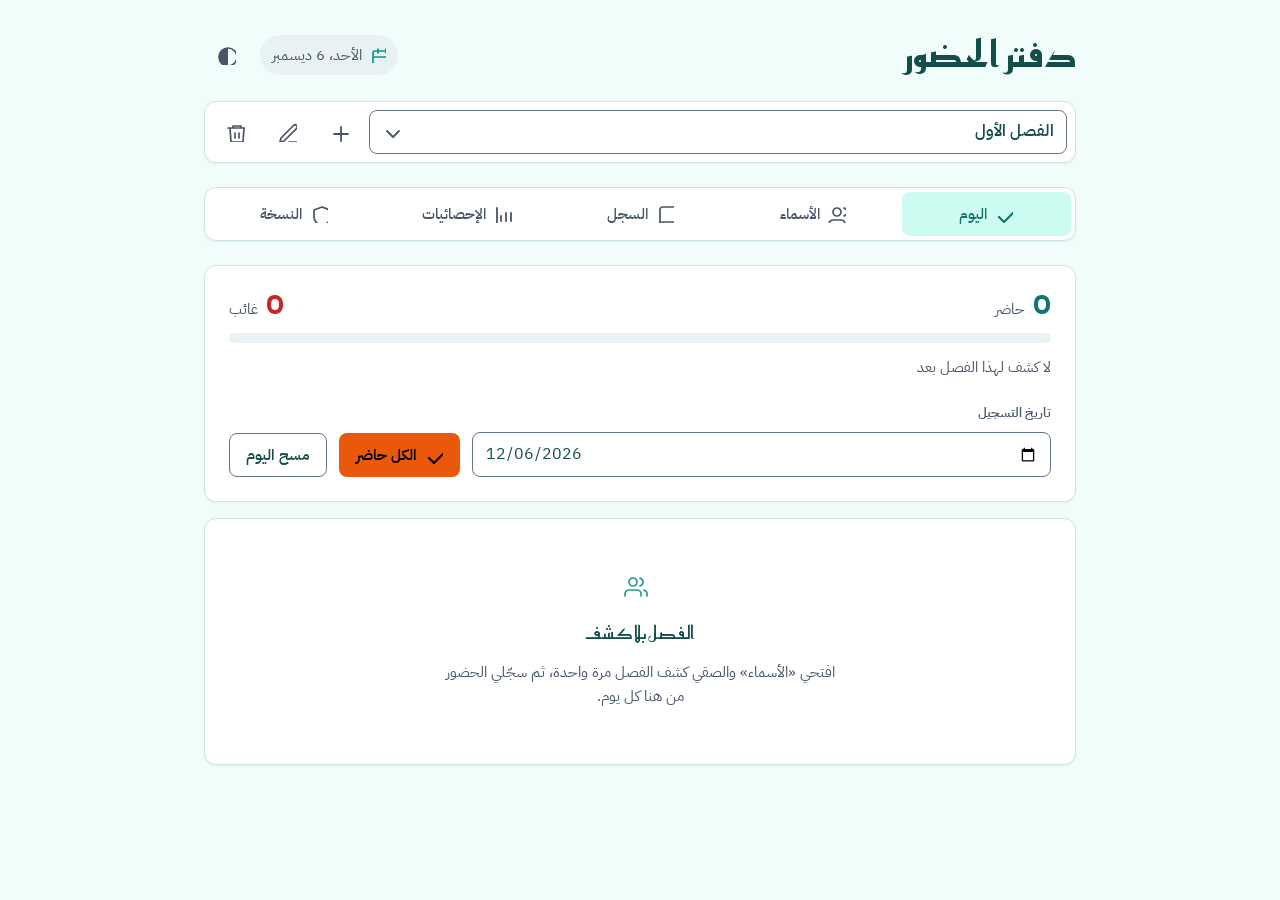
==== commit 7b68c8bd: "Rebuild the attendance app UI on a proper design system Rework index.html around the design system p" ====
--- a/index.html
+++ b/index.html
@@ -4,589 +4,758 @@
 <meta charset="UTF-8">
 <meta name="viewport" content="width=device-width, initial-scale=1, viewport-fit=cover">
 <meta name="description" content="دفتر الحضور — تسجيل حضور وغياب الطلاب بفصول متعددة وسجل وإحصائيات.">
-<meta name="theme-color" content="#0b0a12">
+<meta name="theme-color" content="#F0FDFA" media="(prefers-color-scheme: light)">
+<meta name="theme-color" content="#071312" media="(prefers-color-scheme: dark)">
 <meta name="apple-mobile-web-app-capable" content="yes">
-<meta name="apple-mobile-web-app-status-bar-style" content="black-translucent">
 <meta name="apple-mobile-web-app-title" content="دفتر الحضور">
 <title>دفتر الحضور</title>
 <link rel="preconnect" href="https://fonts.googleapis.com">
 <link rel="preconnect" href="https://fonts.gstatic.com" crossorigin>
-<link rel="stylesheet" href="https://fonts.googleapis.com/css2?family=Aref+Ruqaa:wght@400;700&family=Reem+Kufi:wght@400;500;600;700&family=IBM+Plex+Sans+Arabic:wght@300;400;500;600;700&display=swap">
+<link rel="stylesheet" href="https://fonts.googleapis.com/css2?family=Reem+Kufi:wght@500;600;700&family=IBM+Plex+Sans+Arabic:wght@400;500;600;700&display=swap">
 <style>
+/* ==========================================================================
+   دفتر الحضور — نظام التصميم
+   الأساس: Flat Design (بلا تدرّجات ولا ظلال ثقيلة) · teal أساسي + برتقالي للإجراء
+   كل لون/مسافة/خط عبر توكن. لا قيم خام داخل المكوّنات.
+   ========================================================================== */
+
+/* ---- 1. التوكنز: الثيم الفاتح (الافتراضي) ---- */
 :root{
-  color-scheme:dark;
-
-  --void:#08070e;
-  --ground:#0b0a12;
-  --raise:rgba(255,255,255,.052);
-  --raise-2:rgba(255,255,255,.086);
-  --edge:rgba(255,255,255,.10);
-  --edge-2:rgba(255,255,255,.16);
-
-  --ink:#f3f0fa;
-  --ink-2:#b3abcb;
-  --ink-3:#7d769a;
-
-  --gold:#e9bd77;
-  --gold-2:#c99a52;
-  --violet:#8b6bff;
-  --teal:#2fd6b0;
-  --rose:#ff5f7e;
-
-  --present:#3ddba2;
-  --present-ink:#0a2c21;
-  --absent:#ff6b83;
-  --absent-ink:#33101a;
-
-  --lift-1:0 1px 2px rgba(3,2,8,.5), 0 8px 20px -10px rgba(3,2,8,.8);
-  --lift-2:0 2px 6px rgba(3,2,8,.55), 0 26px 60px -28px rgba(3,2,8,.95);
-  --lift-3:0 4px 14px rgba(3,2,8,.6), 0 50px 90px -40px rgba(0,0,0,1);
-
-  --ease:cubic-bezier(.16,1,.3,1);
-  --ease-soft:cubic-bezier(.22,.8,.28,1);
-
-  --f-calli:"Aref Ruqaa",serif;
-  --f-display:"Reem Kufi","IBM Plex Sans Arabic",sans-serif;
-  --f-body:"IBM Plex Sans Arabic",system-ui,sans-serif;
-}
-
-*{box-sizing:border-box}
-html{direction:rtl;-webkit-text-size-adjust:100%}
+  --color-background:#F0FDFA;
+  --color-foreground:#134E4A;
+  --color-card:#FFFFFF;
+  --color-card-foreground:#134E4A;
+  --color-muted:#E8F1F4;
+  --color-muted-foreground:#475569;
+
+  --color-primary:#0D9488;
+  /* الأساسي المعتم: نسخة أغمق تُستخدم خلف نص أبيض (5.5:1) لأن الأبيض على
+     #0D9488 يعطي 3.7:1 فقط ولا يجتاز 4.5:1 */
+  --color-primary-strong:#0F766E;
+  --color-on-primary:#FFFFFF;
+  --color-primary-soft:#CCFBF1;
+
+  --color-accent:#EA580C;
+  --color-on-accent:#000000;
+  --color-accent-soft:#FFEDD5;
+
+  --color-destructive:#C62828;
+  --color-on-destructive:#FFFFFF;
+  --color-destructive-soft:#FEE2E2;
+
+  --color-border:#CBE7E2;
+  /* حدود عناصر التحكّم: تحتاج 3:1 على الأقل، وحد الثيم الفاتح الفاتح جداً لا يكفي */
+  --color-control-border:#64748B;
+  --color-ring:#0D9488;
+
+  --color-present:var(--color-primary-strong);
+  --color-present-soft:var(--color-primary-soft);
+  --color-absent:var(--color-destructive);
+  --color-absent-soft:var(--color-destructive-soft);
+  --color-warn:#B45309;
+
+  --shadow-raise:0 1px 2px rgba(19,78,74,.08);
+  --shadow-float:0 8px 24px -12px rgba(19,78,74,.28);
+  --scrim:rgba(19,78,74,.45);
+}
+
+/* ---- الثيم الليلي: تلقائي حسب النظام، ويُلغيه اختيار المستخدم ---- */
+@media (prefers-color-scheme: dark){
+  :root:not([data-theme="light"]){
+    --color-background:#071312;
+    --color-foreground:#E4F4F1;
+    --color-card:#0F1F1E;
+    --color-card-foreground:#E4F4F1;
+    --color-muted:#16302E;
+    --color-muted-foreground:#9BB5B1;
+
+    --color-primary:#2DD4BF;
+    --color-primary-strong:#2DD4BF;
+    --color-on-primary:#04211D;
+    --color-primary-soft:#123C37;
+
+    --color-accent:#FB923C;
+    --color-on-accent:#2A1206;
+    --color-accent-soft:#3A2412;
+
+    --color-destructive:#F87171;
+    --color-on-destructive:#2A0B0B;
+    --color-destructive-soft:#3A1A1A;
+
+    --color-border:rgba(255,255,255,.13);
+    --color-control-border:#7E9B97;
+    --color-ring:#2DD4BF;
+
+    --color-warn:#FBBF24;
+
+    --shadow-raise:none;
+    --shadow-float:0 10px 30px -14px rgba(0,0,0,.8);
+    --scrim:rgba(2,10,9,.7);
+  }
+}
+:root[data-theme="dark"]{
+  --color-background:#071312;
+  --color-foreground:#E4F4F1;
+  --color-card:#0F1F1E;
+  --color-card-foreground:#E4F4F1;
+  --color-muted:#16302E;
+  --color-muted-foreground:#9BB5B1;
+
+  --color-primary:#2DD4BF;
+  --color-primary-strong:#2DD4BF;
+  --color-on-primary:#04211D;
+  --color-primary-soft:#123C37;
+
+  --color-accent:#FB923C;
+  --color-on-accent:#2A1206;
+  --color-accent-soft:#3A2412;
+
+  --color-destructive:#F87171;
+  --color-on-destructive:#2A0B0B;
+  --color-destructive-soft:#3A1A1A;
+
+  --color-border:rgba(255,255,255,.13);
+  --color-control-border:#7E9B97;
+  --color-ring:#2DD4BF;
+
+  --color-warn:#FBBF24;
+
+  --shadow-raise:none;
+  --shadow-float:0 10px 30px -14px rgba(0,0,0,.8);
+  --scrim:rgba(2,10,9,.7);
+}
+
+/* ---- 2. المسافات · الحدود · الحركة · الخطوط ---- */
+:root{
+  --space-1:4px;  --space-2:8px;  --space-3:12px; --space-4:16px;
+  --space-5:24px; --space-6:32px; --space-7:48px; --space-8:64px;
+
+  --radius-sm:8px; --radius-md:12px; --radius-lg:16px; --radius-pill:999px;
+
+  --dur-fast:120ms; --dur:170ms; --dur-slow:220ms;
+  --ease:cubic-bezier(.2,.8,.3,1);
+
+  --font-display:"Reem Kufi","IBM Plex Sans Arabic",system-ui,sans-serif;
+  --font-body:"IBM Plex Sans Arabic",system-ui,-apple-system,sans-serif;
+
+  --fs-xs:.8125rem;  /* 13px — شارات وتسميات فقط */
+  --fs-sm:.9375rem;  /* 15px */
+  --fs-base:1rem;    /* 16px — أساس النص */
+  --fs-lg:1.125rem;
+  --fs-xl:1.375rem;
+  --fs-2xl:1.75rem;
+  --fs-3xl:2.25rem;
+
+  --lh-tight:1.25; --lh:1.6;
+
+  --tap:44px;       /* أصغر هدف لمس */
+  --shell:920px;
+}
+
+/* ---- 3. الأساسيات ---- */
+*,*::before,*::after{box-sizing:border-box}
+html{-webkit-text-size-adjust:100%;scroll-behavior:smooth}
 body{
   margin:0;
   min-height:100dvh;
-  background:var(--ground);
-  color:var(--ink);
-  font-family:var(--f-body);
-  font-size:15px;
-  line-height:1.65;
+  background:var(--color-background);
+  color:var(--color-foreground);
+  font-family:var(--font-body);
+  font-size:var(--fs-base);
+  line-height:var(--lh);
   -webkit-font-smoothing:antialiased;
-  overflow-x:hidden;
-}
-
-/* ---- أسطح المتصفح: تُصمَّم مثل بقية الصفحة ---- */
-::selection{background:rgba(233,189,119,.28);color:#fff}
-:root{caret-color:var(--gold)}
-*{scrollbar-width:thin;scrollbar-color:rgba(255,255,255,.16) transparent}
-*::-webkit-scrollbar{width:9px;height:9px}
-*::-webkit-scrollbar-track{background:transparent}
-*::-webkit-scrollbar-thumb{background:rgba(255,255,255,.14);border-radius:99px;border:2px solid transparent;background-clip:content-box}
-*::-webkit-scrollbar-thumb:hover{background:rgba(255,255,255,.24);background-clip:content-box}
-:focus-visible{outline:2px solid var(--gold);outline-offset:3px;border-radius:8px}
-a{color:var(--gold);text-underline-offset:.25em;text-decoration-thickness:1px}
-
-/* ---- الشفق: خلفية ثلاثية الأبعاد حيّة ---- */
-#sky{
-  position:fixed;inset:0;width:100%;height:100%;
-  z-index:0;display:block;
-  background:linear-gradient(178deg,#171331 0%,#101528 34%,#0d0f1e 68%,var(--void) 100%);
-}
-#sky-veil{
-  position:fixed;inset:0;z-index:1;pointer-events:none;
-  background:
-    radial-gradient(100% 60% at 50% 0%, transparent 20%, rgba(8,7,14,.55) 78%, rgba(8,7,14,.9) 100%),
-    linear-gradient(to bottom, transparent 55%, rgba(8,7,14,.85));
-}
-
-.shell{position:relative;z-index:2;max-width:960px;margin:0 auto;padding:0 18px 96px}
-
-/* ---- الترويسة ---- */
-.masthead{padding:34px 0 22px;display:flex;align-items:flex-end;justify-content:space-between;gap:18px;flex-wrap:wrap}
+  /* مساحة لشريط التنقّل السفلي على الجوال + منطقة الأمان */
+  padding-bottom:calc(var(--tap) + var(--space-6) + env(safe-area-inset-bottom));
+}
+h1,h2,h3{font-family:var(--font-display);line-height:var(--lh-tight);margin:0;font-weight:600}
+p{margin:0}
+button,input,select,textarea{font:inherit;color:inherit}
+button{cursor:pointer}
+[hidden]{display:none !important}
+
+/* حلقة تركيز واحدة ومرئية في كل مكان — لا تُلغى أبداً */
+:where(a,button,input,select,textarea,[tabindex]):focus-visible{
+  outline:2px solid var(--color-ring);
+  outline-offset:2px;
+  border-radius:var(--radius-sm);
+}
+
+.skip{
+  position:fixed;inset-inline-start:var(--space-4);top:calc(-1 * var(--space-8));
+  z-index:60;background:var(--color-card);color:var(--color-foreground);
+  border:1px solid var(--color-control-border);border-radius:var(--radius-sm);
+  padding:var(--space-2) var(--space-4);transition:top var(--dur) var(--ease);
+}
+.skip:focus{top:var(--space-4)}
+
+.sr{
+  position:absolute;width:1px;height:1px;padding:0;margin:-1px;
+  overflow:hidden;clip:rect(0 0 0 0);white-space:nowrap;border:0;
+}
+
+svg{width:20px;height:20px;flex:0 0 auto}
+
+/* ---- 4. الهيكل ---- */
+.shell{
+  width:100%;max-width:var(--shell);margin-inline:auto;
+  padding:var(--space-4) var(--space-4) 0;
+  display:flex;flex-direction:column;gap:var(--space-4);
+}
+@media (min-width:768px){ .shell{padding:var(--space-6) var(--space-5) 0;gap:var(--space-5)} }
+
+/* ترويسة */
+.topbar{
+  display:flex;align-items:center;gap:var(--space-3);flex-wrap:wrap;
+}
 .wordmark{
-  font-family:var(--f-calli);font-weight:700;
-  font-size:clamp(2.3rem,9vw,3.4rem);
-  line-height:1;letter-spacing:0;
-  margin:0;
-  color:transparent;
-  background:linear-gradient(168deg,#fff6e6 6%,var(--gold) 44%,var(--gold-2) 78%);
-  -webkit-background-clip:text;background-clip:text;
-  filter:drop-shadow(0 10px 26px rgba(120,86,20,.5));
-  padding-bottom:.12em;
-}
-.today-stamp{
-  font-family:var(--f-display);font-size:.82rem;font-weight:500;
-  color:var(--ink-3);letter-spacing:.02em;
-  display:flex;align-items:center;gap:8px;padding-bottom:.5em;
-}
-.today-stamp svg{width:15px;height:15px;opacity:.8}
-
-/* ---- شريط الفصل ---- */
+  font-size:var(--fs-2xl);letter-spacing:.01em;margin-inline-end:auto;
+}
+@media (min-width:768px){ .wordmark{font-size:var(--fs-3xl)} }
+.stamp{
+  display:inline-flex;align-items:center;gap:var(--space-2);
+  font-size:var(--fs-sm);color:var(--color-muted-foreground);
+  background:var(--color-muted);border-radius:var(--radius-pill);
+  padding:var(--space-2) var(--space-3);
+}
+.stamp svg{width:16px;height:16px;color:var(--color-primary)}
+
+/* شريط الفصل */
 .classbar{
-  display:flex;align-items:stretch;gap:8px;
-  margin-bottom:20px;
-}
-.classpick{
-  position:relative;flex:1 1 auto;min-width:0;max-width:360px;
-  background:var(--raise);border:1px solid var(--edge);border-radius:14px;
-  backdrop-filter:blur(18px) saturate(140%);
-  -webkit-backdrop-filter:blur(18px) saturate(140%);
-  display:flex;align-items:center;
-  transition:border-color .3s var(--ease);
-}
-.classpick:hover{border-color:var(--edge-2)}
+  display:flex;align-items:center;gap:var(--space-2);flex-wrap:wrap;
+  background:var(--color-card);border:1px solid var(--color-border);
+  border-radius:var(--radius-md);padding:var(--space-2);
+  box-shadow:var(--shadow-raise);
+}
+.classpick{position:relative;flex:1 1 180px;min-width:0}
 .classpick select{
-  appearance:none;-webkit-appearance:none;
-  width:100%;background:none;border:0;color:var(--ink);
-  font-family:var(--f-display);font-size:1.02rem;font-weight:500;
-  padding:13px 46px 13px 16px;cursor:pointer;
-  text-overflow:ellipsis;
-}
-.classpick select:focus{outline:none}
-.classpick:focus-within{outline:2px solid var(--gold);outline-offset:2px;border-radius:14px}
-.classpick option{background:#14121e;color:var(--ink)}
+  width:100%;height:var(--tap);appearance:none;
+  background:transparent;border:1px solid var(--color-control-border);
+  border-radius:var(--radius-sm);
+  padding-inline:var(--space-3) var(--space-7);
+  font-weight:600;text-overflow:ellipsis;
+}
 .classpick .chev{
-  position:absolute;inset-inline-start:16px;top:50%;transform:translateY(-50%);
-  pointer-events:none;color:var(--ink-3);width:16px;height:16px;
-}
+  position:absolute;inset-inline-end:var(--space-3);top:50%;
+  transform:translateY(-50%);pointer-events:none;color:var(--color-muted-foreground);
+}
+
 .iconbtn{
-  flex:0 0 auto;width:48px;
-  background:var(--raise);border:1px solid var(--edge);border-radius:14px;
-  color:var(--ink-2);cursor:pointer;
-  display:grid;place-items:center;padding:0;
-  backdrop-filter:blur(18px);-webkit-backdrop-filter:blur(18px);
-  transition:color .25s var(--ease),background .25s var(--ease),transform .25s var(--ease);
-}
-.iconbtn svg{width:19px;height:19px}
-.iconbtn:hover{color:var(--gold);background:var(--raise-2)}
-.iconbtn:active{transform:scale(.94)}
-
-/* ---- التنقّل ---- */
-.rail{
-  position:relative;display:flex;gap:2px;overflow-x:auto;scrollbar-width:none;
-  margin-bottom:22px;padding-bottom:2px;
-  border-bottom:1px solid rgba(255,255,255,.08);
-}
-.rail::-webkit-scrollbar{display:none}
-@media (max-width:560px){
-  .rail{
-    -webkit-mask-image:linear-gradient(to left,#000 84%,transparent 100%);
-    mask-image:linear-gradient(to left,#000 84%,transparent 100%);
-  }
-}
-.rail button{
-  appearance:none;background:none;border:0;cursor:pointer;white-space:nowrap;
-  font-family:var(--f-display);font-size:.95rem;font-weight:500;
-  color:var(--ink-3);padding:10px 15px 13px;
-  transition:color .28s var(--ease);
-}
-.rail button:hover{color:var(--ink-2)}
-.rail button[aria-selected="true"]{color:var(--ink);font-weight:600}
-.rail .spark{
-  position:absolute;bottom:0;left:0;width:100px;height:2px;border-radius:2px;
-  background:linear-gradient(90deg,transparent,var(--gold),transparent);
-  transform-origin:left center;
-  transition:transform .5s var(--ease);
-  pointer-events:none;
-}
-
-/* ---- الألواح ---- */
-.view{display:flex;flex-direction:column;gap:20px}
-.view[hidden]{display:none}
-
-.sheet{
-  position:relative;
-  background:linear-gradient(168deg,rgba(255,255,255,.062),rgba(255,255,255,.024));
-  border-radius:16px;
-  box-shadow:var(--lift-2);
-  padding:20px;
-  overflow:hidden;
-}
-.sheet::before{
-  content:"";position:absolute;inset:0;border-radius:16px;padding:1px;
-  background:linear-gradient(160deg,rgba(255,255,255,.22),rgba(255,255,255,.03) 42%,transparent 70%);
-  -webkit-mask:linear-gradient(#000 0 0) content-box,linear-gradient(#000 0 0);
-  -webkit-mask-composite:xor;mask-composite:exclude;
-  pointer-events:none;
-}
-.sheet > *{position:relative}
-.sheet h2{
-  font-family:var(--f-display);font-size:1.02rem;font-weight:600;
-  margin:0 0 4px;letter-spacing:-.01em;
-}
-.sheet .sub{color:var(--ink-3);font-size:.86rem;margin:0 0 16px;max-width:62ch}
-
-/* ---- الميزان: ملخّص اليوم ---- */
-.scale{margin-bottom:4px}
-.scale-nums{display:flex;align-items:baseline;justify-content:space-between;gap:14px;margin-bottom:11px}
-.scale-side{display:flex;align-items:baseline;gap:9px}
-.scale-side b{
-  font-family:var(--f-display);font-size:2.05rem;font-weight:600;line-height:1;
-  font-variant-numeric:tabular-nums;letter-spacing:-.03em;
-}
-.scale-side span{font-size:.83rem;color:var(--ink-3)}
-.scale-side.p b{color:var(--present)}
-.scale-side.a b{color:var(--absent)}
-.scale-bar{
-  position:relative;height:9px;border-radius:99px;overflow:hidden;
-  background:rgba(255,255,255,.07);
-  box-shadow:inset 0 1px 3px rgba(0,0,0,.5);
-}
-.scale-bar i{
-  position:absolute;top:0;bottom:0;width:100%;
-  transform:scaleX(0);
-  transition:transform .75s var(--ease);
-}
-.scale-bar .fp{right:0;transform-origin:right center;background:linear-gradient(270deg,#2bbd8b,var(--present))}
-.scale-bar .fa{left:0;transform-origin:left center;background:linear-gradient(90deg,#e04a63,var(--absent))}
-.scale-note{margin:11px 0 0;font-size:.85rem;color:var(--ink-3)}
-.scale-note b{color:var(--ink-2);font-variant-numeric:tabular-nums;font-weight:600}
-
-/* ---- الحقول ---- */
-.fields{display:flex;gap:11px;flex-wrap:wrap;align-items:flex-end}
-.field{flex:1 1 168px;min-width:0}
-label{
-  display:block;font-size:.72rem;font-weight:600;letter-spacing:.06em;
-  color:var(--ink-3);margin-bottom:7px;
-}
-input,select,textarea{
-  width:100%;padding:12px 14px;
-  font-family:var(--f-body);font-size:1rem;color:var(--ink);
-  background:rgba(0,0,0,.26);
-  border:1px solid var(--edge);border-radius:12px;
-  transition:border-color .25s var(--ease),background .25s var(--ease);
-}
-textarea{resize:vertical;min-height:118px;line-height:1.9}
-input::placeholder,textarea::placeholder{color:#6b6486}
-input:focus,select:focus,textarea:focus{
-  outline:none;border-color:var(--gold);background:rgba(0,0,0,.42);
-  box-shadow:0 0 0 3px rgba(233,189,119,.14);
-}
-input[type="date"]::-webkit-calendar-picker-indicator{filter:invert(.75) sepia(.5) saturate(3) hue-rotate(2deg);cursor:pointer}
-
-button.act{
-  font-family:var(--f-display);font-size:.95rem;font-weight:600;
-  padding:12px 20px;border-radius:12px;cursor:pointer;
-  border:1px solid transparent;
-  background:linear-gradient(168deg,var(--gold),var(--gold-2));
-  color:#231803;
-  box-shadow:var(--lift-1);
-  transition:transform .25s var(--ease),box-shadow .25s var(--ease),filter .25s var(--ease);
-}
-button.act:hover{filter:brightness(1.07);box-shadow:var(--lift-2)}
-button.act:active{transform:scale(.97)}
-button.ghost{
-  font-family:var(--f-body);font-size:.9rem;font-weight:500;
-  padding:11px 16px;border-radius:12px;cursor:pointer;
-  background:var(--raise);border:1px solid var(--edge);color:var(--ink-2);
-  transition:color .25s var(--ease),background .25s var(--ease),transform .2s var(--ease);
-}
-button.ghost:hover{color:var(--ink);background:var(--raise-2)}
-button.ghost:active{transform:scale(.97)}
-button.peril{background:rgba(255,107,131,.1);border-color:rgba(255,107,131,.3);color:var(--absent)}
-button.peril:hover{background:rgba(255,107,131,.18);color:#ffa3b2}
-
-/* ---- سجل الأسماء ---- */
-.roster{list-style:none;margin:0;padding:0}
-.roster li{
-  display:flex;align-items:center;gap:13px;
-  padding:11px 2px;
-  border-bottom:1px solid rgba(255,255,255,.06);
-}
-.roster li:last-child{border-bottom:0}
+  width:var(--tap);height:var(--tap);display:grid;place-items:center;
+  background:transparent;color:var(--color-muted-foreground);
+  border:1px solid transparent;border-radius:var(--radius-sm);
+  transition:background var(--dur) var(--ease),color var(--dur) var(--ease);
+}
+.iconbtn:hover{background:var(--color-muted);color:var(--color-foreground)}
+.iconbtn:active{background:var(--color-muted)}
+.iconbtn.peril:hover{background:var(--color-destructive-soft);color:var(--color-destructive)}
+
+/* التنقّل: شريط سفلي على الجوال، وشريط علوي من 768px */
+.tabs{
+  position:fixed;inset-inline:0;bottom:0;z-index:40;
+  display:grid;grid-template-columns:repeat(5,1fr);
+  background:var(--color-card);
+  border-top:1px solid var(--color-border);
+  padding-bottom:env(safe-area-inset-bottom);
+}
+.tabs button{
+  min-height:var(--tap);
+  display:flex;flex-direction:column;align-items:center;justify-content:center;
+  gap:2px;padding:var(--space-2) var(--space-1);
+  background:none;border:0;border-top:2px solid transparent;
+  color:var(--color-muted-foreground);font-size:var(--fs-xs);font-weight:500;
+  transition:color var(--dur) var(--ease),border-color var(--dur) var(--ease);
+}
+.tabs button svg{width:22px;height:22px}
+.tabs button[aria-selected="true"]{color:var(--color-primary);border-top-color:var(--color-primary)}
+.tabs button:focus-visible{outline-offset:-3px}
+
+@media (min-width:768px){
+  .tabs{
+    position:static;grid-template-columns:none;display:flex;gap:var(--space-1);
+    border:1px solid var(--color-border);border-radius:var(--radius-md);
+    padding:var(--space-1);box-shadow:var(--shadow-raise);
+  }
+  .tabs button{
+    flex:1 1 0;flex-direction:row;gap:var(--space-2);
+    border-top:0;border-radius:var(--radius-sm);font-size:var(--fs-sm);
+    transition:background var(--dur) var(--ease),color var(--dur) var(--ease);
+  }
+  .tabs button svg{width:18px;height:18px}
+  .tabs button:hover{background:var(--color-muted);color:var(--color-foreground)}
+  .tabs button[aria-selected="true"]{
+    background:var(--color-primary-soft);color:var(--color-primary-strong);
+  }
+}
+
+/* ---- 5. البطاقات والنماذج ---- */
+main{display:flex;flex-direction:column;gap:var(--space-4)}
+.view{display:flex;flex-direction:column;gap:var(--space-4)}
+
+.card{
+  background:var(--color-card);color:var(--color-card-foreground);
+  border:1px solid var(--color-border);border-radius:var(--radius-md);
+  padding:var(--space-4);box-shadow:var(--shadow-raise);
+}
+@media (min-width:768px){ .card{padding:var(--space-5)} }
+.card > h2{font-size:var(--fs-xl);display:flex;align-items:center;gap:var(--space-2);flex-wrap:wrap}
+.card > h2 .count{
+  font-family:var(--font-body);font-size:var(--fs-xs);font-weight:600;
+  color:var(--color-primary-strong);background:var(--color-primary-soft);
+  border-radius:var(--radius-pill);padding:2px var(--space-2);
+}
+.sub{color:var(--color-muted-foreground);font-size:var(--fs-sm);margin-top:var(--space-2)}
+
+.fields{display:flex;flex-wrap:wrap;gap:var(--space-3);align-items:flex-end}
+.field{display:flex;flex-direction:column;gap:var(--space-2);flex:1 1 150px;min-width:0}
+label{font-size:var(--fs-xs);font-weight:600;color:var(--color-muted-foreground)}
+
+input[type="text"],input[type="date"],select,textarea{
+  width:100%;min-height:var(--tap);
+  background:var(--color-card);
+  border:1px solid var(--color-control-border);border-radius:var(--radius-sm);
+  padding:var(--space-2) var(--space-3);
+  transition:border-color var(--dur) var(--ease),box-shadow var(--dur) var(--ease);
+}
+input:hover,select:hover,textarea:hover{border-color:var(--color-primary)}
+input::placeholder,textarea::placeholder{color:var(--color-muted-foreground);opacity:.8}
+textarea{min-height:130px;resize:vertical;line-height:var(--lh);font-size:var(--fs-sm)}
+textarea[readonly]{background:var(--color-muted);color:var(--color-muted-foreground)}
+input[type="date"]{font-variant-numeric:tabular-nums}
+
+/* الأزرار: ممتلئ (أساسي) · إجراء (برتقالي) · هادئ · خطر */
+.btn{
+  min-height:var(--tap);display:inline-flex;align-items:center;justify-content:center;
+  gap:var(--space-2);padding:var(--space-2) var(--space-4);
+  border:1px solid transparent;border-radius:var(--radius-sm);
+  font-weight:600;font-size:var(--fs-sm);white-space:nowrap;
+  transition:background var(--dur) var(--ease),color var(--dur) var(--ease),
+             border-color var(--dur) var(--ease);
+}
+.btn-primary{background:var(--color-primary-strong);color:var(--color-on-primary)}
+.btn-primary:hover{background:var(--color-primary)}
+.btn-accent{background:var(--color-accent);color:var(--color-on-accent)}
+.btn-accent:hover{filter:brightness(1.06)}
+.btn-quiet{
+  background:transparent;color:var(--color-foreground);
+  border-color:var(--color-control-border);
+}
+.btn-quiet:hover{background:var(--color-muted)}
+.btn-peril{background:transparent;color:var(--color-destructive);border-color:var(--color-destructive)}
+.btn-peril:hover{background:var(--color-destructive-soft)}
+.btn svg{width:18px;height:18px}
+
+/* ---- 6. ملخّص اليوم ---- */
+.summary{display:flex;flex-direction:column;gap:var(--space-3)}
+.summary-nums{display:flex;justify-content:space-between;gap:var(--space-4)}
+.stat{display:flex;align-items:baseline;gap:var(--space-2)}
+.stat b{font-family:var(--font-display);font-size:var(--fs-2xl);line-height:1}
+.stat span{font-size:var(--fs-sm);color:var(--color-muted-foreground)}
+.stat.is-present b{color:var(--color-present)}
+.stat.is-absent b{color:var(--color-absent)}
+
+.meter{
+  display:flex;height:10px;border-radius:var(--radius-pill);overflow:hidden;
+  background:var(--color-muted);
+}
+.meter i{
+  display:block;height:100%;width:100%;
+  transform:scaleX(0);transform-origin:right center;
+  transition:transform var(--dur-slow) var(--ease);
+}
+.meter .fill-present{background:var(--color-present)}
+.meter .fill-absent{background:var(--color-absent)}
+.summary-note{font-size:var(--fs-sm);color:var(--color-muted-foreground)}
+.summary-note b{color:var(--color-foreground);font-variant-numeric:tabular-nums}
+
+/* ---- 7. كشف الأسماء ---- */
+.roster{list-style:none;margin:0;padding:0;display:flex;flex-direction:column}
+.roster > li{
+  display:flex;align-items:center;gap:var(--space-3);flex-wrap:wrap;
+  padding:var(--space-3) 0;border-top:1px solid var(--color-border);
+}
+.roster > li:first-child{border-top:0;padding-top:0}
 .seat{
-  flex:0 0 auto;width:25px;text-align:center;
-  font-size:.76rem;color:#5f5980;font-variant-numeric:tabular-nums;
-}
-.who{flex:1 1 auto;min-width:0;font-weight:500;overflow:hidden;text-overflow:ellipsis;white-space:nowrap}
-
-/* ---- مفتاح الحضور بمؤشّر منزلق ---- */
-.toggle{
-  position:relative;flex:0 0 auto;display:flex;
-  background:rgba(0,0,0,.3);border:1px solid var(--edge);
-  border-radius:11px;padding:3px;
-}
-.toggle .thumb{
-  position:absolute;top:3px;bottom:3px;width:calc(50% - 3px);
-  border-radius:8px;opacity:0;
-  transition:transform .42s var(--ease),opacity .3s var(--ease),background .3s var(--ease),box-shadow .3s var(--ease);
-  pointer-events:none;
-}
-.toggle[data-state="present"] .thumb{
-  opacity:1;transform:translateX(0);
-  background:linear-gradient(168deg,#4ee0ac,#26bd8b);
-  box-shadow:0 3px 10px -3px rgba(0,0,0,.85);
-}
-.toggle[data-state="absent"] .thumb{
-  opacity:1;transform:translateX(-100%);
-  background:linear-gradient(168deg,#ff7d92,#e04a63);
-  box-shadow:0 3px 10px -3px rgba(0,0,0,.85);
-}
+  flex:0 0 auto;min-width:28px;height:28px;display:grid;place-items:center;
+  border-radius:var(--radius-sm);background:var(--color-muted);
+  color:var(--color-muted-foreground);
+  font-size:var(--fs-xs);font-weight:600;font-variant-numeric:tabular-nums;
+}
+.who{flex:1 1 130px;min-width:0;font-weight:500;overflow-wrap:anywhere}
+
+/* مفتاح حاضر/غائب — نص + لون، لا لون وحده */
+.toggle{display:flex;gap:var(--space-2);flex:0 0 auto;margin-inline-start:auto}
 .toggle button{
-  position:relative;z-index:1;
-  appearance:none;background:none;border:0;cursor:pointer;
-  font-family:var(--f-body);font-size:.85rem;font-weight:600;
-  color:var(--ink-3);padding:7px 15px;border-radius:8px;
-  transition:color .3s var(--ease);
-}
-.toggle[data-state="present"] button.p,
-.toggle[data-state="absent"] button.a{color:#0c2a20}
-.toggle[data-state="absent"] button.a{color:var(--absent-ink)}
-.toggle button:hover{color:var(--ink-2)}
-.toggle[data-state="present"] button.p:hover,
-.toggle[data-state="absent"] button.a:hover{color:#0c2a20}
-
-.rowacts{flex:0 0 auto;display:flex;gap:3px}
+  min-height:var(--tap);min-width:68px;padding:0 var(--space-3);
+  border:1px solid var(--color-control-border);border-radius:var(--radius-sm);
+  background:transparent;color:var(--color-muted-foreground);
+  font-size:var(--fs-sm);font-weight:600;
+  transition:background var(--dur) var(--ease),color var(--dur) var(--ease),
+             border-color var(--dur) var(--ease);
+}
+.toggle button:hover{background:var(--color-muted);color:var(--color-foreground)}
+.toggle button.is-present[aria-pressed="true"]{
+  background:var(--color-present);color:var(--color-on-primary);border-color:var(--color-present);
+}
+.toggle button.is-absent[aria-pressed="true"]{
+  background:var(--color-absent);color:var(--color-on-destructive);border-color:var(--color-absent);
+}
+.rowacts{display:flex;gap:var(--space-1);margin-inline-start:auto}
 .rowacts button{
-  appearance:none;background:none;border:0;cursor:pointer;
-  width:32px;height:32px;border-radius:9px;
-  display:grid;place-items:center;color:var(--ink-3);
-  transition:color .22s var(--ease),background .22s var(--ease);
-}
-.rowacts button svg{width:15px;height:15px}
-.rowacts button:hover{color:var(--gold);background:var(--raise)}
-.rowacts button.del:hover{color:var(--absent);background:rgba(255,107,131,.12)}
-
-/* ---- الحالة الفارغة ---- */
-.roster li.blank{display:block}
-.blank{text-align:center;padding:34px 16px;color:var(--ink-3);border-bottom:0}
-.blank svg{width:38px;height:38px;color:#4b4568;margin-bottom:12px}
-.blank p{margin:0 0 4px;font-family:var(--f-display);font-size:1rem;color:var(--ink-2)}
-.blank small{font-size:.85rem;line-height:1.7;display:block;max-width:40ch;margin:0 auto}
-
-/* ---- السجل اليومي ---- */
-.daylog{display:flex;flex-direction:column;gap:16px}
-.dayhead{display:flex;align-items:baseline;justify-content:space-between;gap:12px;margin-bottom:12px;padding-bottom:11px;border-bottom:1px solid rgba(255,255,255,.08)}
-.dayhead h3{font-family:var(--f-display);font-size:1rem;font-weight:600;margin:0;font-variant-numeric:tabular-nums}
-.dayhead .tally{font-size:.8rem;color:var(--ink-3);font-variant-numeric:tabular-nums}
+  width:var(--tap);height:var(--tap);display:grid;place-items:center;
+  background:transparent;border:0;border-radius:var(--radius-sm);
+  color:var(--color-muted-foreground);
+  transition:background var(--dur) var(--ease),color var(--dur) var(--ease);
+}
+.rowacts button:hover{background:var(--color-muted);color:var(--color-foreground)}
+.rowacts button.peril:hover{background:var(--color-destructive-soft);color:var(--color-destructive)}
+
+/* الحالة الفارغة */
+.blank{
+  display:flex !important;flex-direction:column;align-items:center;text-align:center;
+  gap:var(--space-2);padding:var(--space-6) var(--space-4) !important;
+  border-top:0 !important;
+}
+.blank svg{width:32px;height:32px;color:var(--color-primary);opacity:.9}
+.blank p{font-family:var(--font-display);font-size:var(--fs-lg)}
+.blank small{color:var(--color-muted-foreground);font-size:var(--fs-sm);max-width:44ch;line-height:var(--lh)}
+
+/* ---- 8. السجل ---- */
+.log{display:flex;flex-direction:column;gap:var(--space-4)}
+.dayhead{
+  display:flex;align-items:center;justify-content:space-between;gap:var(--space-3);
+  flex-wrap:wrap;margin-bottom:var(--space-3);
+}
+.dayhead h3{font-size:var(--fs-lg)}
+.tally{
+  font-size:var(--fs-xs);font-weight:600;color:var(--color-muted-foreground);
+  background:var(--color-muted);border-radius:var(--radius-pill);
+  padding:var(--space-1) var(--space-3);
+}
 .mark{
-  flex:0 0 auto;display:inline-flex;align-items:center;gap:7px;
-  padding:5px 13px;border-radius:99px;font-size:.79rem;font-weight:600;
-}
-.mark svg{width:12px;height:12px}
-.mark.present{background:rgba(61,219,162,.13);color:var(--present)}
-.mark.absent{background:rgba(255,107,131,.13);color:var(--absent)}
-
-/* ---- الإحصائيات ---- */
-.tablewrap{overflow-x:auto;margin:0 -4px}
-table{width:100%;border-collapse:collapse;font-size:.92rem}
-th,td{text-align:right;padding:12px 8px;border-bottom:1px solid rgba(255,255,255,.06);white-space:nowrap}
-th{font-size:.71rem;letter-spacing:.06em;color:var(--ink-3);font-weight:600}
+  display:inline-flex;align-items:center;gap:var(--space-2);
+  margin-inline-start:auto;flex:0 0 auto;
+  font-size:var(--fs-sm);font-weight:600;
+  border-radius:var(--radius-pill);padding:var(--space-1) var(--space-3);
+}
+.mark svg{width:16px;height:16px}
+.mark.present{background:var(--color-present-soft);color:var(--color-present)}
+.mark.absent{background:var(--color-absent-soft);color:var(--color-absent)}
+:root[data-theme="dark"] .mark.present,
+:root[data-theme="dark"] .mark.absent{color:var(--color-foreground)}
+
+/* ---- 9. الإحصائيات ---- */
+table{width:100%;border-collapse:collapse;font-size:var(--fs-sm)}
+thead th{
+  text-align:start;font-size:var(--fs-xs);font-weight:600;
+  color:var(--color-muted-foreground);
+  padding:0 var(--space-2) var(--space-2);
+  border-bottom:1px solid var(--color-border);
+}
+tbody td{padding:var(--space-3) var(--space-2);border-bottom:1px solid var(--color-border)}
 tbody tr:last-child td{border-bottom:0}
-td.num{font-variant-numeric:tabular-nums;color:var(--ink-2)}
-td.who{white-space:nowrap;font-weight:500}
-.gauge{display:flex;align-items:center;gap:11px;min-width:152px}
-.gauge .track{flex:1;height:6px;border-radius:99px;background:rgba(255,255,255,.07);overflow:hidden;box-shadow:inset 0 1px 2px rgba(0,0,0,.5)}
-.gauge .fill{
-  display:block;height:100%;width:100%;border-radius:99px;
-  transform:scaleX(0);transform-origin:right center;
-  transition:transform .9s var(--ease);
-}
-.gauge .val{font-variant-numeric:tabular-nums;font-weight:600;font-size:.86rem;min-width:44px;text-align:left}
-
-/* ---- النافذة ---- */
+td.num{font-variant-numeric:tabular-nums;font-weight:600;width:1%;white-space:nowrap}
+td.who{font-weight:500}
+.gauge{display:flex;align-items:center;gap:var(--space-2);min-width:120px}
+.gauge .track{
+  flex:1 1 auto;height:8px;border-radius:var(--radius-pill);
+  background:var(--color-muted);overflow:hidden;
+}
+.gauge .track span{
+  display:block;height:100%;width:100%;transform-origin:right center;
+  transition:transform var(--dur-slow) var(--ease);
+}
+.gauge .val{
+  font-variant-numeric:tabular-nums;font-weight:700;font-size:var(--fs-sm);
+  min-width:4ch;text-align:end;
+}
+.is-good{background:var(--color-present)}
+.is-mid{background:var(--color-warn)}
+.is-low{background:var(--color-absent)}
+.txt-good{color:var(--color-present)}
+.txt-mid{color:var(--color-warn)}
+.txt-low{color:var(--color-absent)}
+.txt-none{color:var(--color-muted-foreground)}
+
+/* الجدول يتحوّل بطاقات تحت 560px — بلا تمرير أفقي */
+@media (max-width:559px){
+  table thead{position:absolute;width:1px;height:1px;overflow:hidden;clip:rect(0 0 0 0)}
+  table,tbody,tr,td{display:block;width:100%}
+  tbody tr{
+    border:1px solid var(--color-border);border-radius:var(--radius-sm);
+    padding:var(--space-3);margin-bottom:var(--space-3);
+  }
+  tbody tr:last-child{margin-bottom:0}
+  tbody td{
+    display:flex;align-items:center;justify-content:space-between;gap:var(--space-3);
+    padding:var(--space-1) 0;border:0;width:auto;
+  }
+  tbody td::before{
+    content:attr(data-label);font-size:var(--fs-xs);font-weight:600;
+    color:var(--color-muted-foreground);
+  }
+  tbody td.who{font-size:var(--fs-base);font-weight:600;margin-bottom:var(--space-2)}
+  tbody td.who::before{content:none}
+  tbody td.cell-empty{display:block}
+  tbody td.cell-empty::before{content:none}
+}
+
+/* ---- 10. النافذة والتنبيه ---- */
 .scrim{
-  position:fixed;inset:0;z-index:90;
-  display:grid;place-items:center;padding:22px;
-  background:rgba(6,5,11,.72);
-  backdrop-filter:blur(10px);-webkit-backdrop-filter:blur(10px);
-  opacity:0;pointer-events:none;transition:opacity .32s var(--ease);
-}
-.scrim.open{opacity:1;pointer-events:auto}
+  position:fixed;inset:0;z-index:70;display:none;
+  background:var(--scrim);
+  align-items:flex-end;justify-content:center;
+  padding:var(--space-4);
+}
+@media (min-width:640px){ .scrim{align-items:center} }
+.scrim.open{display:flex}
 .dialog{
-  width:100%;max-width:404px;
-  background:linear-gradient(168deg,#1b1828,#141221);
-  border:1px solid var(--edge-2);border-radius:16px;
-  box-shadow:var(--lift-3);
-  padding:24px;
-  transform:translateY(16px) scale(.96);
-  transition:transform .42s var(--ease);
-}
-.scrim.open .dialog{transform:none}
-.dialog h3{font-family:var(--f-display);font-size:1.14rem;font-weight:600;margin:0 0 6px}
-.dialog p{color:var(--ink-2);font-size:.89rem;margin:0 0 18px;line-height:1.7}
-.dialog .acts{display:flex;gap:10px;margin-top:20px}
-.dialog .acts button{flex:1}
-
-/* ---- التنبيه ---- */
+  width:100%;max-width:420px;
+  background:var(--color-card);color:var(--color-card-foreground);
+  border:1px solid var(--color-border);border-radius:var(--radius-lg);
+  padding:var(--space-5);box-shadow:var(--shadow-float);
+  display:flex;flex-direction:column;gap:var(--space-3);
+  margin-bottom:env(safe-area-inset-bottom);
+}
+.dialog h3{font-size:var(--fs-xl)}
+.dialog p{color:var(--color-muted-foreground);font-size:var(--fs-sm)}
+.dialog .acts{display:flex;gap:var(--space-2);justify-content:flex-end;margin-top:var(--space-2)}
+.dialog .acts .btn{flex:1 1 auto}
+@media (min-width:640px){ .dialog .acts .btn{flex:0 0 auto} }
+
 .toast{
-  position:fixed;z-index:100;inset-inline:20px;bottom:22px;margin:0 auto;max-width:360px;
-  background:rgba(24,21,36,.94);border:1px solid var(--edge-2);
-  backdrop-filter:blur(16px);-webkit-backdrop-filter:blur(16px);
-  color:var(--ink);padding:13px 18px;border-radius:13px;
-  text-align:center;font-size:.9rem;
-  box-shadow:var(--lift-2);
-  opacity:0;transform:translateY(14px);pointer-events:none;
-  transition:opacity .34s var(--ease),transform .34s var(--ease);
+  position:fixed;z-index:80;
+  inset-inline:var(--space-4);
+  bottom:calc(var(--tap) + var(--space-4) + env(safe-area-inset-bottom));
+  margin-inline:auto;max-width:360px;
+  background:var(--color-foreground);color:var(--color-background);
+  border-radius:var(--radius-sm);padding:var(--space-3) var(--space-4);
+  font-size:var(--fs-sm);font-weight:500;text-align:center;
+  box-shadow:var(--shadow-float);
+  opacity:0;transform:translateY(8px);pointer-events:none;
+  transition:opacity var(--dur) var(--ease),transform var(--dur) var(--ease);
 }
 .toast.show{opacity:1;transform:none}
-
-/* ---- لحظة الدخول ---- */
-@keyframes rise{from{opacity:0;transform:translateY(22px)}to{opacity:1;transform:none}}
-.enter{animation:rise .85s var(--ease) both}
-.roster li{animation:rise .6s var(--ease) both}
-
-@media (prefers-reduced-motion:reduce){
-  *,*::before,*::after{animation-duration:.01ms!important;animation-delay:0ms!important;transition-duration:.01ms!important}
-}
-
-@media (max-width:520px){
-  .shell{padding:0 14px 90px}
-  .masthead{padding:24px 0 18px}
-  .sheet{padding:17px}
-  .scale-side b{font-size:1.8rem}
-  .roster li{gap:9px}
-  .seat{width:19px;font-size:.72rem}
-  .toggle button{padding:7px 12px;font-size:.82rem}
+@media (min-width:768px){
+  .toast{bottom:var(--space-5)}
+}
+
+/* ---- 11. تقليل الحركة: نُلغي الحركة ونُبقي الحالة النهائية ---- */
+@media (prefers-reduced-motion: reduce){
+  html{scroll-behavior:auto}
+  *,*::before,*::after{
+    animation-duration:.001ms !important;animation-iteration-count:1 !important;
+    transition-duration:.001ms !important;
+  }
 }
 </style>
 </head>
 <body>
 
-<canvas id="sky" aria-hidden="true"></canvas>
-<div id="sky-veil" aria-hidden="true"></div>
-
+<a class="skip" href="#main">تخطّي إلى المحتوى</a>
+
+<!-- مكتبة الأيقونات: SVG خطّي، لا إيموجي -->
 <svg width="0" height="0" style="position:absolute" aria-hidden="true"><defs>
-  <g id="i-plus"><path d="M12 5v14M5 12h14" fill="none" stroke="currentColor" stroke-width="1.6" stroke-linecap="round"/></g>
-  <g id="i-pen"><path d="M12 20h9M16.5 3.5a2.12 2.12 0 0 1 3 3L7 19l-4 1 1-4Z" fill="none" stroke="currentColor" stroke-width="1.6" stroke-linecap="round" stroke-linejoin="round"/></g>
-  <g id="i-trash"><path d="M3 6h18M8 6V4h8v2M19 6l-1 14H6L5 6M10 11v5M14 11v5" fill="none" stroke="currentColor" stroke-width="1.6" stroke-linecap="round" stroke-linejoin="round"/></g>
-  <g id="i-chev"><path d="m6 9 6 6 6-6" fill="none" stroke="currentColor" stroke-width="1.7" stroke-linecap="round" stroke-linejoin="round"/></g>
-  <g id="i-cal"><path d="M8 2v4M16 2v4M3 10h18M5 4h14a2 2 0 0 1 2 2v14a2 2 0 0 1-2 2H5a2 2 0 0 1-2-2V6a2 2 0 0 1 2-2Z" fill="none" stroke="currentColor" stroke-width="1.6" stroke-linecap="round" stroke-linejoin="round"/></g>
+  <g id="i-plus"><path d="M12 5v14M5 12h14" fill="none" stroke="currentColor" stroke-width="1.8" stroke-linecap="round"/></g>
+  <g id="i-pen"><path d="M12 20h9M16.5 3.5a2.12 2.12 0 0 1 3 3L7 19l-4 1 1-4Z" fill="none" stroke="currentColor" stroke-width="1.7" stroke-linecap="round" stroke-linejoin="round"/></g>
+  <g id="i-trash"><path d="M3 6h18M8 6V4h8v2M19 6l-1 14H6L5 6M10 11v5M14 11v5" fill="none" stroke="currentColor" stroke-width="1.7" stroke-linecap="round" stroke-linejoin="round"/></g>
+  <g id="i-chev"><path d="m6 9 6 6 6-6" fill="none" stroke="currentColor" stroke-width="1.8" stroke-linecap="round" stroke-linejoin="round"/></g>
+  <g id="i-cal"><path d="M8 2v4M16 2v4M3 10h18M5 4h14a2 2 0 0 1 2 2v14a2 2 0 0 1-2 2H5a2 2 0 0 1-2-2V6a2 2 0 0 1 2-2Z" fill="none" stroke="currentColor" stroke-width="1.7" stroke-linecap="round" stroke-linejoin="round"/></g>
   <g id="i-check"><path d="m20 6-11 11-5-5" fill="none" stroke="currentColor" stroke-width="2.2" stroke-linecap="round" stroke-linejoin="round"/></g>
   <g id="i-x"><path d="M18 6 6 18M6 6l12 12" fill="none" stroke="currentColor" stroke-width="2.2" stroke-linecap="round" stroke-linejoin="round"/></g>
-  <g id="i-seats"><path d="M17 21v-2a4 4 0 0 0-4-4H5a4 4 0 0 0-4 4v2M9 11a4 4 0 1 0 0-8 4 4 0 0 0 0 8M23 21v-2a4 4 0 0 0-3-3.87M16 3.13a4 4 0 0 1 0 7.75" fill="none" stroke="currentColor" stroke-width="1.5" stroke-linecap="round" stroke-linejoin="round"/></g>
-  <g id="i-book"><path d="M4 19.5A2.5 2.5 0 0 1 6.5 17H20M6.5 2H20v20H6.5A2.5 2.5 0 0 1 4 19.5v-15A2.5 2.5 0 0 1 6.5 2Z" fill="none" stroke="currentColor" stroke-width="1.5" stroke-linecap="round" stroke-linejoin="round"/></g>
+  <g id="i-users"><path d="M17 21v-2a4 4 0 0 0-4-4H5a4 4 0 0 0-4 4v2M9 11a4 4 0 1 0 0-8 4 4 0 0 0 0 8M23 21v-2a4 4 0 0 0-3-3.87M16 3.13a4 4 0 0 1 0 7.75" fill="none" stroke="currentColor" stroke-width="1.7" stroke-linecap="round" stroke-linejoin="round"/></g>
+  <g id="i-book"><path d="M4 19.5A2.5 2.5 0 0 1 6.5 17H20M6.5 2H20v20H6.5A2.5 2.5 0 0 1 4 19.5v-15A2.5 2.5 0 0 1 6.5 2Z" fill="none" stroke="currentColor" stroke-width="1.7" stroke-linecap="round" stroke-linejoin="round"/></g>
+  <g id="i-chart"><path d="M3 3v18h18M7 16v-5M12 16V8M17 16v-8" fill="none" stroke="currentColor" stroke-width="1.8" stroke-linecap="round" stroke-linejoin="round"/></g>
+  <g id="i-shield"><path d="M12 22s8-4 8-10V5l-8-3-8 3v7c0 6 8 10 8 10Z" fill="none" stroke="currentColor" stroke-width="1.7" stroke-linecap="round" stroke-linejoin="round"/></g>
+  <g id="i-sun"><path d="M12 4V2M12 22v-2M4 12H2M22 12h-2M6.3 6.3 4.9 4.9M19.1 19.1l-1.4-1.4M17.7 6.3l1.4-1.4M4.9 19.1l1.4-1.4" fill="none" stroke="currentColor" stroke-width="1.7" stroke-linecap="round"/><circle cx="12" cy="12" r="4.2" fill="none" stroke="currentColor" stroke-width="1.7"/></g>
+  <g id="i-moon"><path d="M20 14.5A8.5 8.5 0 0 1 9.5 4a8.5 8.5 0 1 0 10.5 10.5Z" fill="none" stroke="currentColor" stroke-width="1.7" stroke-linecap="round" stroke-linejoin="round"/></g>
+  <g id="i-auto"><circle cx="12" cy="12" r="9" fill="none" stroke="currentColor" stroke-width="1.7"/><path d="M12 3a9 9 0 0 0 0 18Z" fill="currentColor"/></g>
+  <g id="i-copy"><path d="M9 9h10v10a2 2 0 0 1-2 2H9a2 2 0 0 1-2-2V9Z" fill="none" stroke="currentColor" stroke-width="1.7" stroke-linejoin="round"/><path d="M15 6V5a2 2 0 0 0-2-2H5a2 2 0 0 0-2 2v8a2 2 0 0 0 2 2h1" fill="none" stroke="currentColor" stroke-width="1.7" stroke-linecap="round"/></g>
 </defs></svg>
 
 <div class="shell">
 
-  <header class="masthead enter">
+  <header class="topbar">
     <h1 class="wordmark">دفتر الحضور</h1>
-    <div class="today-stamp"><svg><use href="#i-cal"/></svg><span id="stamp"></span></div>
+    <p class="stamp"><svg aria-hidden="true"><use href="#i-cal"/></svg><span id="stamp"></span></p>
+    <button class="iconbtn" id="theme-btn" type="button" aria-label="مظهر الصفحة">
+      <svg aria-hidden="true"><use href="#i-auto" id="theme-icon"/></svg>
+    </button>
   </header>
 
-  <div class="classbar enter" style="animation-delay:.06s">
+  <div class="classbar">
     <div class="classpick">
       <select id="klass" aria-label="الفصل الحالي"></select>
       <svg class="chev" aria-hidden="true"><use href="#i-chev"/></svg>
     </div>
-    <button class="iconbtn" id="k-add" type="button" aria-label="فصل جديد" title="فصل جديد"><svg><use href="#i-plus"/></svg></button>
-    <button class="iconbtn" id="k-edit" type="button" aria-label="تسمية الفصل" title="تسمية الفصل"><svg><use href="#i-pen"/></svg></button>
-    <button class="iconbtn" id="k-del" type="button" aria-label="حذف الفصل" title="حذف الفصل"><svg><use href="#i-trash"/></svg></button>
+    <button class="iconbtn" id="k-add" type="button" aria-label="فصل جديد" title="فصل جديد"><svg aria-hidden="true"><use href="#i-plus"/></svg></button>
+    <button class="iconbtn" id="k-edit" type="button" aria-label="تسمية الفصل" title="تسمية الفصل"><svg aria-hidden="true"><use href="#i-pen"/></svg></button>
+    <button class="iconbtn peril" id="k-del" type="button" aria-label="حذف الفصل" title="حذف الفصل"><svg aria-hidden="true"><use href="#i-trash"/></svg></button>
   </div>
 
-  <nav class="rail enter" style="animation-delay:.12s" role="tablist">
-    <button role="tab" data-view="today" aria-selected="true">اليوم</button>
-    <button role="tab" data-view="names" aria-selected="false">الأسماء</button>
-    <button role="tab" data-view="log" aria-selected="false">السجل</button>
-    <button role="tab" data-view="stats" aria-selected="false">الإحصائيات</button>
-    <button role="tab" data-view="keep" aria-selected="false">النسخة</button>
-    <span class="spark" id="spark"></span>
+  <nav class="tabs" id="tabs" role="tablist" aria-label="أقسام الدفتر">
+    <button role="tab" id="t-today" data-view="today" aria-controls="v-today" aria-selected="true" tabindex="0">
+      <svg aria-hidden="true"><use href="#i-check"/></svg><span>اليوم</span>
+    </button>
+    <button role="tab" id="t-names" data-view="names" aria-controls="v-names" aria-selected="false" tabindex="-1">
+      <svg aria-hidden="true"><use href="#i-users"/></svg><span>الأسماء</span>
+    </button>
+    <button role="tab" id="t-log" data-view="log" aria-controls="v-log" aria-selected="false" tabindex="-1">
+      <svg aria-hidden="true"><use href="#i-book"/></svg><span>السجل</span>
+    </button>
+    <button role="tab" id="t-stats" data-view="stats" aria-controls="v-stats" aria-selected="false" tabindex="-1">
+      <svg aria-hidden="true"><use href="#i-chart"/></svg><span>الإحصائيات</span>
+    </button>
+    <button role="tab" id="t-keep" data-view="keep" aria-controls="v-keep" aria-selected="false" tabindex="-1">
+      <svg aria-hidden="true"><use href="#i-shield"/></svg><span>النسخة</span>
+    </button>
   </nav>
 
-  <!-- اليوم -->
-  <section class="view enter" id="v-today" style="animation-delay:.18s">
-    <div class="sheet">
-      <div class="scale">
-        <div class="scale-nums">
-          <div class="scale-side p"><b id="n-present">0</b><span>حاضر</span></div>
-          <div class="scale-side a"><span>غائب</span><b id="n-absent">0</b></div>
+  <main id="main">
+
+    <!-- اليوم -->
+    <section class="view" id="v-today" role="tabpanel" aria-labelledby="t-today" tabindex="0">
+      <div class="card">
+        <div class="summary">
+          <div class="summary-nums">
+            <span class="stat is-present"><b id="n-present">0</b><span>حاضر</span></span>
+            <span class="stat is-absent"><b id="n-absent">0</b><span>غائب</span></span>
+          </div>
+          <div class="meter" role="img" id="meter" aria-label="نسبة التسجيل">
+            <i class="fill-present" id="bar-p"></i><i class="fill-absent" id="bar-a"></i>
+          </div>
+          <p class="summary-note" id="summary-note"></p>
         </div>
-        <div class="scale-bar"><i class="fp" id="bar-p" style="width:0%"></i><i class="fa" id="bar-a" style="width:0%"></i></div>
-        <p class="scale-note" id="scale-note"></p>
-      </div>
-      <div class="fields" style="margin-top:20px">
-        <div class="field" style="flex:1 1 158px"><label for="day">تاريخ التسجيل</label><input id="day" type="date"></div>
-        <div style="display:flex;gap:10px;flex:0 0 auto">
-          <button class="ghost" type="button" id="all-in">الكل حاضر</button>
-          <button class="ghost" type="button" id="day-clear">مسح اليوم</button>
+        <div class="fields" style="margin-top:var(--space-5)">
+          <div class="field" style="flex:1 1 160px">
+            <label for="day">تاريخ التسجيل</label>
+            <input id="day" type="date">
+          </div>
+          <button class="btn btn-accent" type="button" id="all-in">
+            <svg aria-hidden="true"><use href="#i-check"/></svg>الكل حاضر
+          </button>
+          <button class="btn btn-quiet" type="button" id="day-clear">مسح اليوم</button>
         </div>
       </div>
-    </div>
-    <div class="sheet"><ul class="roster" id="today-roster"></ul></div>
-  </section>
-
-  <!-- الأسماء -->
-  <section class="view" id="v-names" hidden>
-    <div class="sheet">
-      <h2>الصق كشف الفصل</h2>
-      <p class="sub">كل اسم في سطر مستقل. الأسماء المكرّرة تُتجاهل تلقائياً، فتكتبين الكشف مرة واحدة ويبقى محفوظاً.</p>
-      <label for="bulk">الأسماء</label>
-      <textarea id="bulk" placeholder="نورة سعد&#10;هدى راشد&#10;لطيفة جاسم"></textarea>
-      <div class="fields" style="margin-top:14px"><button class="act" type="button" id="bulk-go">أضيفي الكشف</button></div>
-    </div>
-    <div class="sheet">
-      <h2>اسم واحد</h2>
-      <form class="fields" id="one-form" style="margin-top:14px">
-        <div class="field" style="flex:2 1 210px"><label for="one">اسم الطالبة</label><input id="one" type="text" placeholder="نورة سعد" autocomplete="off"></div>
-        <button class="act" type="submit">إضافة</button>
-      </form>
-    </div>
-    <div class="sheet">
-      <h2>كشف الفصل <span id="roster-count" style="color:var(--ink-3);font-weight:400;font-size:.85rem"></span></h2>
-      <ul class="roster" id="names-roster" style="margin-top:10px"></ul>
-    </div>
-  </section>
-
-  <!-- السجل -->
-  <section class="view" id="v-log" hidden>
-    <div class="sheet">
-      <h2>تصفية السجل</h2>
-      <p class="sub">اعرضي يوماً بعينه، أو تابعي طالبة واحدة عبر كل الأيام.</p>
-      <div class="fields">
-        <div class="field"><label for="f-date">التاريخ</label><input id="f-date" type="date"></div>
-        <div class="field"><label for="f-name">الاسم</label><input id="f-name" type="text" placeholder="جزء من الاسم" autocomplete="off"></div>
-        <div class="field"><label for="f-state">الحالة</label>
-          <select id="f-state"><option value="">الكل</option><option value="present">حاضر</option><option value="absent">غائب</option></select>
+      <div class="card"><ul class="roster" id="today-roster"></ul></div>
+    </section>
+
+    <!-- الأسماء -->
+    <section class="view" id="v-names" role="tabpanel" aria-labelledby="t-names" tabindex="0" hidden>
+      <div class="card">
+        <h2>الصق كشف الفصل</h2>
+        <p class="sub">كل اسم في سطر مستقل. الأسماء المكرّرة تُتجاهل تلقائياً، فتكتبين الكشف مرة واحدة ويبقى محفوظاً.</p>
+        <div class="field" style="margin-top:var(--space-4)">
+          <label for="bulk">الأسماء</label>
+          <textarea id="bulk" placeholder="نورة سعد&#10;هدى راشد&#10;لطيفة جاسم"></textarea>
         </div>
-        <button class="ghost" type="button" id="f-clear">إعادة تعيين</button>
+        <div class="fields" style="margin-top:var(--space-4)">
+          <button class="btn btn-primary" type="button" id="bulk-go">
+            <svg aria-hidden="true"><use href="#i-plus"/></svg>أضيفي الكشف
+          </button>
+        </div>
       </div>
-    </div>
-    <div class="daylog" id="log-out"></div>
-  </section>
-
-  <!-- الإحصائيات -->
-  <section class="view" id="v-stats" hidden>
-    <div class="sheet">
-      <h2>حصيلة الفصل</h2>
-      <p class="sub" id="stats-sub"></p>
-      <div class="fields" style="margin-top:16px">
-        <div class="field"><label for="s-find">بحث بالاسم</label><input id="s-find" type="text" placeholder="جزء من الاسم" autocomplete="off"></div>
+      <div class="card">
+        <h2>اسم واحد</h2>
+        <form class="fields" id="one-form" style="margin-top:var(--space-4)">
+          <div class="field" style="flex:2 1 210px">
+            <label for="one">اسم الطالبة</label>
+            <input id="one" type="text" placeholder="نورة سعد" autocomplete="off">
+          </div>
+          <button class="btn btn-primary" type="submit">إضافة</button>
+        </form>
       </div>
-      <div class="tablewrap" style="margin-top:18px">
-        <table>
-          <thead><tr><th>الطالبة</th><th>حضور</th><th>غياب</th><th>النسبة</th></tr></thead>
-          <tbody id="stats-body"></tbody>
-        </table>
+      <div class="card">
+        <h2>كشف الفصل <span class="count" id="roster-count" hidden></span></h2>
+        <ul class="roster" id="names-roster" style="margin-top:var(--space-3)"></ul>
       </div>
-    </div>
-  </section>
-
-  <!-- النسخة الاحتياطية -->
-  <section class="view" id="v-keep" hidden>
-    <div class="sheet">
-      <h2>انقلي بياناتك</h2>
-      <p class="sub">بياناتك محفوظة في هذا المتصفح وحده ولا تغادره. انسخي النص التالي واحفظيه في ملاحظاتك لتستعيديه على جهاز آخر.</p>
-      <label for="keep-out">بياناتك</label>
-      <textarea id="keep-out" readonly></textarea>
-      <div class="fields" style="margin-top:14px"><button class="ghost" type="button" id="keep-copy">نسخ</button></div>
-    </div>
-    <div class="sheet">
-      <h2>استعادة</h2>
-      <p class="sub">الصقي النص المحفوظ هنا. سيحل محل كل ما هو موجود الآن.</p>
-      <label for="keep-in">النص المحفوظ</label>
-      <textarea id="keep-in" placeholder="الصقي هنا…"></textarea>
-      <div class="fields" style="margin-top:14px"><button class="act" type="button" id="keep-restore">استعادة</button></div>
-    </div>
-    <div class="sheet">
-      <h2>حذف كل شيء</h2>
-      <p class="sub">يمسح الفصول والأسماء والسجلات نهائياً بلا رجعة. خذي نسخة احتياطية أولاً.</p>
-      <div class="fields"><button class="ghost peril" type="button" id="wipe">حذف كل البيانات</button></div>
-    </div>
-  </section>
-
+    </section>
+
+    <!-- السجل -->
+    <section class="view" id="v-log" role="tabpanel" aria-labelledby="t-log" tabindex="0" hidden>
+      <div class="card">
+        <h2>تصفية السجل</h2>
+        <p class="sub">اعرضي يوماً بعينه، أو تابعي طالبة واحدة عبر كل الأيام.</p>
+        <div class="fields" style="margin-top:var(--space-4)">
+          <div class="field"><label for="f-date">التاريخ</label><input id="f-date" type="date"></div>
+          <div class="field"><label for="f-name">الاسم</label><input id="f-name" type="text" placeholder="جزء من الاسم" autocomplete="off"></div>
+          <div class="field"><label for="f-state">الحالة</label>
+            <select id="f-state"><option value="">الكل</option><option value="present">حاضر</option><option value="absent">غائب</option></select>
+          </div>
+          <button class="btn btn-quiet" type="button" id="f-clear">إعادة تعيين</button>
+        </div>
+      </div>
+      <div class="log" id="log-out"></div>
+    </section>
+
+    <!-- الإحصائيات -->
+    <section class="view" id="v-stats" role="tabpanel" aria-labelledby="t-stats" tabindex="0" hidden>
+      <div class="card">
+        <h2>حصيلة الفصل</h2>
+        <p class="sub" id="stats-sub"></p>
+        <div class="fields" style="margin-top:var(--space-4)">
+          <div class="field"><label for="s-find">بحث بالاسم</label><input id="s-find" type="text" placeholder="جزء من الاسم" autocomplete="off"></div>
+        </div>
+        <div style="margin-top:var(--space-5)">
+          <table>
+            <caption class="sr">نسبة حضور كل طالبة في الفصل الحالي</caption>
+            <thead><tr><th scope="col">الطالبة</th><th scope="col">حضور</th><th scope="col">غياب</th><th scope="col">النسبة</th></tr></thead>
+            <tbody id="stats-body"></tbody>
+          </table>
+        </div>
+      </div>
+    </section>
+
+    <!-- النسخة الاحتياطية -->
+    <section class="view" id="v-keep" role="tabpanel" aria-labelledby="t-keep" tabindex="0" hidden>
+      <div class="card">
+        <h2>انقلي بياناتك</h2>
+        <p class="sub">بياناتك محفوظة في هذا المتصفح وحده ولا تغادره. انسخي النص التالي واحفظيه في ملاحظاتك لتستعيديه على جهاز آخر.</p>
+        <div class="field" style="margin-top:var(--space-4)">
+          <label for="keep-out">بياناتك</label>
+          <textarea id="keep-out" readonly></textarea>
+        </div>
+        <div class="fields" style="margin-top:var(--space-4)">
+          <button class="btn btn-quiet" type="button" id="keep-copy">
+            <svg aria-hidden="true"><use href="#i-copy"/></svg>نسخ
+          </button>
+        </div>
+      </div>
+      <div class="card">
+        <h2>استعادة</h2>
+        <p class="sub">الصقي النص المحفوظ هنا. سيحل محل كل ما هو موجود الآن.</p>
+        <div class="field" style="margin-top:var(--space-4)">
+          <label for="keep-in">النص المحفوظ</label>
+          <textarea id="keep-in" placeholder="الصقي هنا…"></textarea>
+        </div>
+        <div class="fields" style="margin-top:var(--space-4)">
+          <button class="btn btn-primary" type="button" id="keep-restore">استعادة</button>
+        </div>
+      </div>
+      <div class="card">
+        <h2>حذف كل شيء</h2>
+        <p class="sub">يمسح الفصول والأسماء والسجلات نهائياً بلا رجعة. خذي نسخة احتياطية أولاً.</p>
+        <div class="fields" style="margin-top:var(--space-4)">
+          <button class="btn btn-peril" type="button" id="wipe">
+            <svg aria-hidden="true"><use href="#i-trash"/></svg>حذف كل البيانات
+          </button>
+        </div>
+      </div>
+    </section>
+
+  </main>
 </div>
 
-<div class="scrim" id="scrim" role="dialog" aria-modal="true" aria-labelledby="d-title">
-  <div class="dialog">
+<div class="scrim" id="scrim">
+  <div class="dialog" role="dialog" aria-modal="true" aria-labelledby="d-title" id="dialog">
     <h3 id="d-title"></h3>
     <p id="d-msg"></p>
-    <div id="d-field" hidden>
+    <div class="field" id="d-field" hidden>
       <label for="d-input" id="d-label">الاسم</label>
       <input id="d-input" type="text" autocomplete="off">
     </div>
     <div class="acts">
-      <button class="ghost" type="button" id="d-no">إلغاء</button>
-      <button class="act" type="button" id="d-yes">حفظ</button>
+      <button class="btn btn-quiet" type="button" id="d-no">إلغاء</button>
+      <button class="btn btn-primary" type="button" id="d-yes">حفظ</button>
     </div>
   </div>
 </div>
@@ -594,93 +763,29 @@
 <div class="toast" id="toast" role="status" aria-live="polite"></div>
 
 <script>
-/* ============ الشفق: طبقات ضوء تتحرك في العمق ============ */
-(function sky(){
-  var cv=document.getElementById('sky');
-  var gl=null;
-  try{ gl=cv.getContext('webgl',{antialias:false,alpha:false,depth:false}) }catch(e){}
-  if(!gl)return;                                  /* التدرّج في CSS يبقى بديلاً كاملاً */
-  if(matchMedia('(prefers-reduced-motion: reduce)').matches)return;
-
-  var vs='attribute vec2 p;void main(){gl_Position=vec4(p,0.,1.);}';
-  var fs=[
-  'precision highp float;',
-  'uniform vec2 R;uniform float T;uniform vec2 M;',
-  /* ضوضاء قيمية بسيطة + fbm: تعطي عمقاً متحركاً بلا أي أصول خارجية */
-  'float h(vec2 p){return fract(sin(dot(p,vec2(41.7,289.3)))*43758.5453);}',
-  'float n(vec2 p){vec2 i=floor(p),f=fract(p);vec2 u=f*f*(3.-2.*f);',
-  ' return mix(mix(h(i),h(i+vec2(1,0)),u.x),mix(h(i+vec2(0,1)),h(i+vec2(1,1)),u.x),u.y);}',
-  'float fbm(vec2 p){float v=0.,a=.5;for(int k=0;k<5;k++){v+=a*n(p);p*=2.03;a*=.5;}return v;}',
-  'void main(){',
-  ' vec2 uv=gl_FragCoord.xy/R.xy;',
-  ' vec2 q=uv;q.x*=R.x/R.y;',
-  ' float t=T*.035;',
-  /* ثلاث طبقات تسبح بسرعات مختلفة = إحساس بالعمق */
-  ' float a=fbm(q*1.6+vec2(t,t*.5)+M*.22);',
-  ' float b=fbm(q*2.4-vec2(t*.8,t*.35)+a*.55+M*.14);',
-  ' float c=fbm(q*3.7+vec2(t*.5,-t*.9)+b*.4);',
-  ' vec3 deep=vec3(.031,.027,.055);',
-  ' vec3 violet=vec3(.365,.243,.780);',
-  ' vec3 teal=vec3(.078,.639,.573);',
-  ' vec3 rose=vec3(.596,.114,.325);',
-  ' vec3 col=deep;',
-  ' col=mix(col,violet,smoothstep(.34,.92,b)*.62);',
-  ' col=mix(col,teal,smoothstep(.42,.95,a)*.42);',
-  ' col=mix(col,rose,smoothstep(.55,1.0,c)*.34);',
-  /* خيوط ذهبية رفيعة تلمع في العمق */
-  ' float vein=smoothstep(.76,.80,c)-smoothstep(.80,.85,c);',
-  ' col+=vec3(.914,.741,.467)*vein*.30;',
-  /* تعتيم الأطراف ليبقى النص فوقه مقروءاً */
-  ' float vig=smoothstep(1.25,.15,length(uv-.5)*1.6);',
-  ' col*=mix(.42,1.0,vig);',
-  ' gl_FragColor=vec4(col,1.);',
-  '}'].join('\n');
-
-  function sh(t,s){var o=gl.createShader(t);gl.shaderSource(o,s);gl.compileShader(o);
-    return gl.getShaderParameter(o,gl.COMPILE_STATUS)?o:null}
-  var v=sh(gl.VERTEX_SHADER,vs),f=sh(gl.FRAGMENT_SHADER,fs);
-  if(!v||!f)return;
-  var pr=gl.createProgram();gl.attachShader(pr,v);gl.attachShader(pr,f);gl.linkProgram(pr);
-  if(!gl.getProgramParameter(pr,gl.LINK_STATUS))return;
-  gl.useProgram(pr);
-  cv.style.background='none';
-
-  var buf=gl.createBuffer();
-  gl.bindBuffer(gl.ARRAY_BUFFER,buf);
-  gl.bufferData(gl.ARRAY_BUFFER,new Float32Array([-1,-1,3,-1,-1,3]),gl.STATIC_DRAW);
-  var loc=gl.getAttribLocation(pr,'p');
-  gl.enableVertexAttribArray(loc);gl.vertexAttribPointer(loc,2,gl.FLOAT,false,0,0);
-  var uR=gl.getUniformLocation(pr,'R'),uT=gl.getUniformLocation(pr,'T'),uM=gl.getUniformLocation(pr,'M');
-
-  var mx=0,my=0,tx=0,ty=0;
-  addEventListener('pointermove',function(e){
-    tx=(e.clientX/innerWidth-.5);ty=(e.clientY/innerHeight-.5);
-  },{passive:true});
-
-  function size(){
-    var d=Math.min(devicePixelRatio||1,1.6);           /* سقف الكثافة: يبقي الجهاز بارداً */
-    cv.width=Math.floor(innerWidth*d);cv.height=Math.floor(innerHeight*d);
-    gl.viewport(0,0,cv.width,cv.height);
-    gl.uniform2f(uR,cv.width,cv.height);
-  }
-  addEventListener('resize',size);size();
-
-  var t0=performance.now(),live=true;
-  document.addEventListener('visibilitychange',function(){
-    live=!document.hidden;if(live){t0=performance.now()-el;raf()}
-  });
-  var el=0,id=0;
-  function frame(now){
-    if(!live)return;
-    el=now-t0;
-    mx+=(tx-mx)*.045;my+=(ty-my)*.045;                  /* تتبّع بطيء = إحساس بالثقل */
-    gl.uniform1f(uT,el*.001);
-    gl.uniform2f(uM,mx,my);
-    gl.drawArrays(gl.TRIANGLES,0,3);
-    id=requestAnimationFrame(frame);
-  }
-  function raf(){cancelAnimationFrame(id);id=requestAnimationFrame(frame)}
-  raf();
+/* ============ المظهر: تلقائي · فاتح · ليلي (محفوظ) ============ */
+(function theme(){
+  var TKEY='attendance_theme', order=['auto','light','dark'];
+  var names={auto:'تلقائي',light:'فاتح',dark:'ليلي'};
+  var icons={auto:'#i-auto',light:'#i-sun',dark:'#i-moon'};
+  var cur='auto';
+  try{ cur=localStorage.getItem(TKEY)||'auto' }catch(e){}
+  if(order.indexOf(cur)<0)cur='auto';
+
+  var btn=document.getElementById('theme-btn'),ic=document.getElementById('theme-icon');
+  function paint(){
+    if(cur==='auto')document.documentElement.removeAttribute('data-theme');
+    else document.documentElement.setAttribute('data-theme',cur);
+    ic.setAttribute('href',icons[cur]);
+    btn.setAttribute('aria-label','المظهر: '+names[cur]+' — للتبديل');
+    btn.title='المظهر: '+names[cur];
+  }
+  btn.onclick=function(){
+    cur=order[(order.indexOf(cur)+1)%order.length];
+    try{ localStorage.setItem(TKEY,cur) }catch(e){}
+    paint();toast('المظهر: '+names[cur]);
+  };
+  paint();
 })();
 
 /* ============ البيانات ============ */
@@ -735,23 +840,32 @@
   var e=document.getElementById('toast');e.textContent=m;e.classList.add('show');
   clearTimeout(toastT);toastT=setTimeout(function(){e.classList.remove('show')},2500);
 }
-var scrim=document.getElementById('scrim'),dT=document.getElementById('d-title'),
-    dM=document.getElementById('d-msg'),dF=document.getElementById('d-field'),
-    dI=document.getElementById('d-input'),dL=document.getElementById('d-label'),
-    dY=document.getElementById('d-yes'),dN=document.getElementById('d-no'),done=null;
-function shut(v){if(!done)return;var r=done;done=null;scrim.classList.remove('open');r(v)}
+var scrim=document.getElementById('scrim'),dlg=document.getElementById('dialog'),
+    dT=document.getElementById('d-title'),dM=document.getElementById('d-msg'),
+    dF=document.getElementById('d-field'),dI=document.getElementById('d-input'),
+    dL=document.getElementById('d-label'),dY=document.getElementById('d-yes'),
+    dN=document.getElementById('d-no'),done=null,lastFocus=null;
+
+function shut(v){
+  if(!done)return;
+  var r=done;done=null;
+  scrim.classList.remove('open');
+  if(lastFocus&&lastFocus.focus)lastFocus.focus();   /* إرجاع التركيز لمصدره */
+  lastFocus=null;
+  r(v);
+}
 function ask(o){
   return new Promise(function(res){
-    done=res;
+    done=res;lastFocus=document.activeElement;
     dT.textContent=o.title||'';
     dM.textContent=o.msg||'';dM.hidden=!o.msg;
     dF.hidden=!o.input;
     dY.textContent=o.yes||'حفظ';
-    dY.className=o.peril?'ghost peril':'act';
+    dY.className=o.peril?'btn btn-peril':'btn btn-primary';
     dN.textContent=o.no||'إلغاء';
     if(o.input){dL.textContent=o.label||'الاسم';dI.value=o.value||''}
     scrim.classList.add('open');
-    setTimeout(function(){(o.input?dI:dY).focus();if(o.input)dI.select()},80);
+    setTimeout(function(){(o.input?dI:dY).focus();if(o.input)dI.select()},60);
   });
 }
 function askText(o){o.input=true;return ask(o)}
@@ -760,6 +874,17 @@
 dN.onclick=function(){shut(null)};
 scrim.onclick=function(e){if(e.target===scrim)shut(null)};
 dI.onkeydown=function(e){if(e.key==='Enter'){e.preventDefault();dY.click()}};
+/* حصر التركيز داخل النافذة ما دامت مفتوحة */
+dlg.addEventListener('keydown',function(e){
+  if(e.key!=='Tab')return;
+  var f=[].slice.call(dlg.querySelectorAll('button,input')).filter(function(x){
+    return !x.disabled && x.offsetParent!==null;
+  });
+  if(!f.length)return;
+  var first=f[0],last=f[f.length-1];
+  if(e.shiftKey && document.activeElement===first){e.preventDefault();last.focus()}
+  else if(!e.shiftKey && document.activeElement===last){e.preventDefault();first.focus()}
+});
 addEventListener('keydown',function(e){if(e.key==='Escape'&&done)shut(null)});
 
 /* ============ الفصول ============ */
@@ -804,40 +929,46 @@
   });
 };
 
-/* ============ التنقّل ============ */
-var tabs=[].slice.call(document.querySelectorAll('.rail button')),spark=document.getElementById('spark');
-function moveSpark(btn){
-  /* تحويل هندسي فقط: لا يعيد حساب التخطيط في كل إطار */
-  spark.style.transform='translateX('+btn.offsetLeft+'px) scaleX('+(btn.offsetWidth/100)+')';
-}
-tabs.forEach(function(t){
-  t.onclick=function(){
-    tabs.forEach(function(o){
-      var on=o===t;
-      o.setAttribute('aria-selected',on?'true':'false');
-      document.getElementById('v-'+o.dataset.view).hidden=!on;
-    });
-    moveSpark(t);drawAll();
-    scrollTo({top:0,behavior:'smooth'});
+/* ============ التنقّل: تبويبات بمفاتيح الأسهم ============ */
+var tabs=[].slice.call(document.querySelectorAll('#tabs button'));
+function selectTab(t,focus){
+  tabs.forEach(function(o){
+    var on=o===t;
+    o.setAttribute('aria-selected',on?'true':'false');
+    o.tabIndex=on?0:-1;
+    document.getElementById('v-'+o.dataset.view).hidden=!on;
+  });
+  if(focus)t.focus();
+  drawAll();
+  scrollTo({top:0,behavior:'smooth'});
+}
+tabs.forEach(function(t,i){
+  t.onclick=function(){selectTab(t)};
+  t.onkeydown=function(e){
+    var k=e.key,j=-1;
+    /* RTL: السهم الأيسر يتقدّم، والأيمن يتراجع */
+    if(k==='ArrowLeft')j=i+1;
+    else if(k==='ArrowRight')j=i-1;
+    else if(k==='Home')j=0;
+    else if(k==='End')j=tabs.length-1;
+    else return;
+    e.preventDefault();
+    selectTab(tabs[(j+tabs.length)%tabs.length],true);
   };
-});
-addEventListener('resize',function(){
-  var on=tabs.filter(function(t){return t.getAttribute('aria-selected')==='true'})[0];
-  if(on)moveSpark(on);
 });
 
 /* ============ صف الطالبة ============ */
 function seatRow(s,i,opts){
   var li=document.createElement('li');
-  li.style.animationDelay=Math.min(i*26,420)+'ms';
   var seat=document.createElement('span');seat.className='seat';seat.textContent=i+1;
   var who=document.createElement('span');who.className='who';who.textContent=s.name;
   li.appendChild(seat);li.appendChild(who);
   if(opts.toggle){
     var date=opts.date,st=opts.day[s.id]||'';
-    var tg=document.createElement('div');tg.className='toggle';tg.dataset.state=st;
-    var th=document.createElement('span');th.className='thumb';tg.appendChild(th);
-    [['present','حاضر','p'],['absent','غائب','a']].forEach(function(o){
+    var tg=document.createElement('div');tg.className='toggle';
+    tg.setAttribute('role','group');
+    tg.setAttribute('aria-label','حالة '+s.name);
+    [['present','حاضر','is-present'],['absent','غائب','is-absent']].forEach(function(o){
       var b=document.createElement('button');b.type='button';b.className=o[2];b.textContent=o[1];
       b.setAttribute('aria-pressed',st===o[0]?'true':'false');
       b.onclick=function(){setMark(date,s.id,o[0]);drawAll()};
@@ -858,7 +989,7 @@
         s.name=n;save();drawAll();toast('تغيّر الاسم');
       });
     };
-    var dl=document.createElement('button');dl.type='button';dl.className='del';dl.title='حذف';
+    var dl=document.createElement('button');dl.type='button';dl.className='peril';dl.title='حذف';
     dl.setAttribute('aria-label','حذف '+s.name);dl.innerHTML=icon('i-trash');
     dl.onclick=function(){
       askYes({title:'حذف «'+s.name+'»؟',msg:'يمضي معها كل سجل حضورها في هذا الفصل.',yes:'حذف',peril:true})
@@ -877,7 +1008,7 @@
 }
 function blankState(host,title,line,ic){
   var d=document.createElement('li');d.className='blank';
-  d.innerHTML=icon(ic||'i-seats')+'<p>'+title+'</p><small>'+line+'</small>';
+  d.innerHTML=icon(ic||'i-users')+'<p>'+title+'</p><small>'+line+'</small>';
   host.appendChild(d);
 }
 
@@ -896,7 +1027,9 @@
   var total=list.length||1;
   document.getElementById('bar-p').style.transform='scaleX('+(present/total)+')';
   document.getElementById('bar-a').style.transform='scaleX('+(absent/total)+')';
-  document.getElementById('scale-note').innerHTML= list.length
+  document.getElementById('meter').setAttribute('aria-label',
+    'حاضر '+present+' · غائب '+absent+' من '+list.length);
+  document.getElementById('summary-note').innerHTML= list.length
     ? (marked===list.length
         ? 'اكتمل التسجيل — <b>'+list.length+'</b> طالبة'
         : 'بقيت <b>'+(list.length-marked)+'</b> من <b>'+list.length+'</b> بلا تسجيل')
@@ -953,8 +1086,9 @@
   i.focus();
 };
 function drawNames(){
-  var list=cls().students;
-  document.getElementById('roster-count').textContent=list.length?'· '+list.length:'';
+  var list=cls().students,badge=document.getElementById('roster-count');
+  badge.textContent=list.length?list.length+' طالبة':'';
+  badge.hidden=!list.length;
   namesList.textContent='';
   if(!list.length){
     blankState(namesList,'الكشف فارغ','الصقي الأسماء في الحقل أعلاه — كل اسم في سطر — واضغطي «أضيفي الكشف».');
@@ -980,7 +1114,7 @@
     shown+=rows.length;
     var present=rows.filter(function(e){return e.state==='present'}).length;
 
-    var card=document.createElement('div');card.className='sheet';
+    var card=document.createElement('div');card.className='card';
     var head=document.createElement('div');head.className='dayhead';
     var h=document.createElement('h3');h.textContent=longDate(date);
     var tl=document.createElement('span');tl.className='tally';
@@ -988,8 +1122,8 @@
     head.appendChild(h);head.appendChild(tl);
 
     var ul=document.createElement('ul');ul.className='roster';
-    rows.forEach(function(e,i){
-      var li=document.createElement('li');li.style.animationDelay=Math.min(i*22,340)+'ms';
+    rows.forEach(function(e){
+      var li=document.createElement('li');
       var who=document.createElement('span');who.className='who';who.textContent=e.name;
       var m=document.createElement('span');m.className='mark '+e.state;
       m.innerHTML=icon(e.state==='present'?'i-check':'i-x')+
@@ -999,7 +1133,7 @@
     card.appendChild(head);card.appendChild(ul);logOut.appendChild(card);
   });
   if(!shown){
-    var c=document.createElement('div');c.className='sheet';
+    var c=document.createElement('div');c.className='card';
     var u=document.createElement('ul');u.className='roster';
     blankState(u, Object.keys(r).length?'لا نتائج':'السجل فارغ',
       Object.keys(r).length?'جرّبي تخفيف التصفية أو اضغطي «إعادة تعيين».'
@@ -1025,7 +1159,7 @@
   sBody.textContent='';
   if(!rows.length){
     var tr=document.createElement('tr'),td=document.createElement('td');
-    td.colSpan=4;td.style.padding='0';
+    td.colSpan=4;td.className='cell-empty';td.style.padding='0';
     var u=document.createElement('ul');u.className='roster';
     blankState(u,list.length?'لا نتائج':'لا كشف بعد',
       list.length?'ما من اسم يطابق بحثك.':'أضيفي كشف الفصل لتظهر النسب هنا.');
@@ -1035,20 +1169,20 @@
     var t=tally(s.id),tr=document.createElement('tr');
     var c1=document.createElement('td');c1.className='who';c1.textContent=s.name;
     var c2=document.createElement('td');c2.className='num';c2.textContent=t.present;
+    c2.setAttribute('data-label','حضور');
     var c3=document.createElement('td');c3.className='num';c3.textContent=t.absent;
-    var c4=document.createElement('td');
+    c3.setAttribute('data-label','غياب');
+    var c4=document.createElement('td');c4.setAttribute('data-label','النسبة');
+
+    var band=!t.total?'none':t.pct<60?'low':t.pct<80?'mid':'good';
     var g=document.createElement('div');g.className='gauge';
     var track=document.createElement('div');track.className='track';
-    var fill=document.createElement('span');fill.className='fill';
+    var fill=document.createElement('span');
+    fill.className=band==='none'?'':'is-'+band;
     fill.style.transform='scaleX('+(t.total?t.pct/100:0)+')';
-    fill.style.background = !t.total ? 'transparent'
-      : t.pct<60 ? 'linear-gradient(90deg,#e04a63,var(--absent))'
-      : t.pct<80 ? 'linear-gradient(90deg,var(--gold-2),var(--gold))'
-      : 'linear-gradient(90deg,#2bbd8b,var(--present))';
     track.appendChild(fill);
-    var val=document.createElement('span');val.className='val';
+    var val=document.createElement('span');val.className='val txt-'+band;
     val.textContent=t.total?t.pct+'٪':'—';
-    val.style.color=!t.total?'var(--ink-3)':t.pct<60?'var(--absent)':t.pct<80?'var(--gold)':'var(--present)';
     g.appendChild(track);g.appendChild(val);c4.appendChild(g);
     [c1,c2,c3,c4].forEach(function(c){tr.appendChild(c)});
     sBody.appendChild(tr);
@@ -1099,8 +1233,6 @@
 /* ============ ============ */
 function drawAll(){drawClasses();drawToday();drawNames();drawLog();drawStats();drawKeep()}
 drawAll();
-addEventListener('load',function(){moveSpark(tabs[0])});
-moveSpark(tabs[0]);
 </script>
 </body>
 </html>
